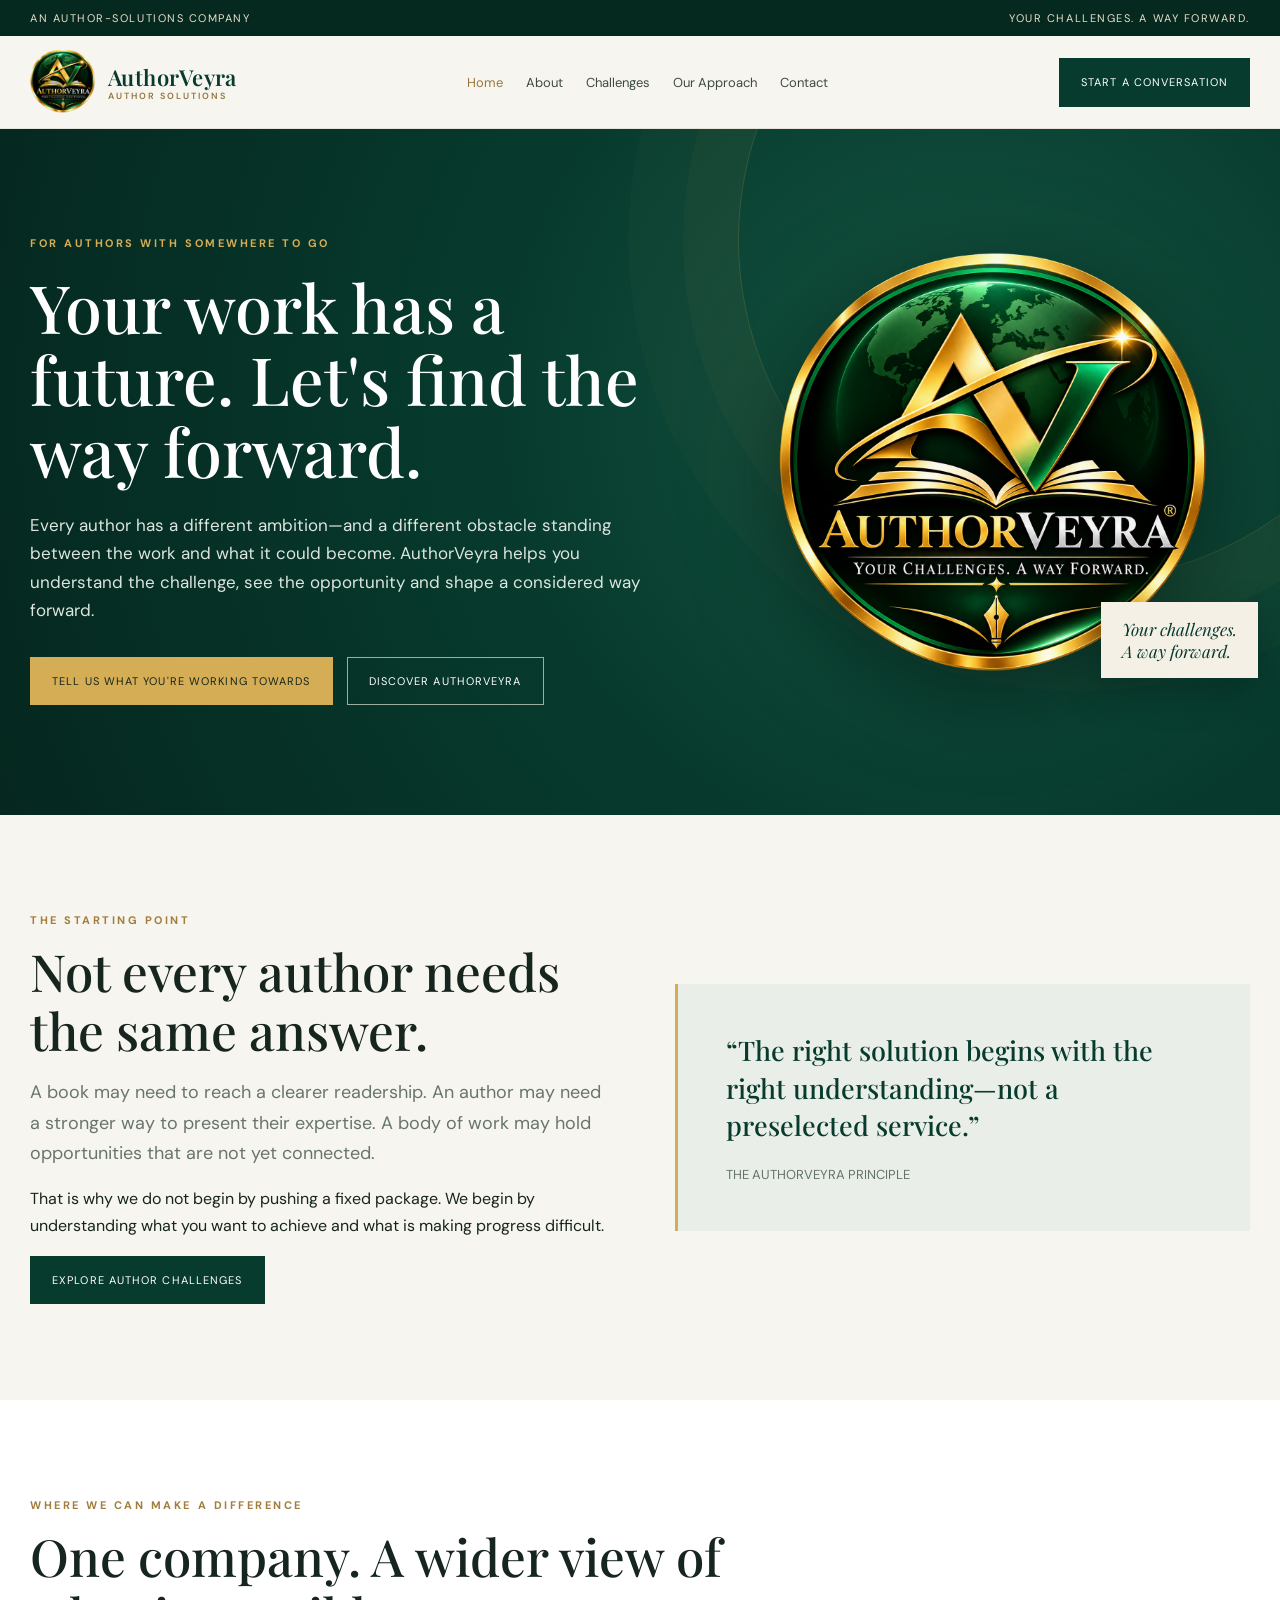
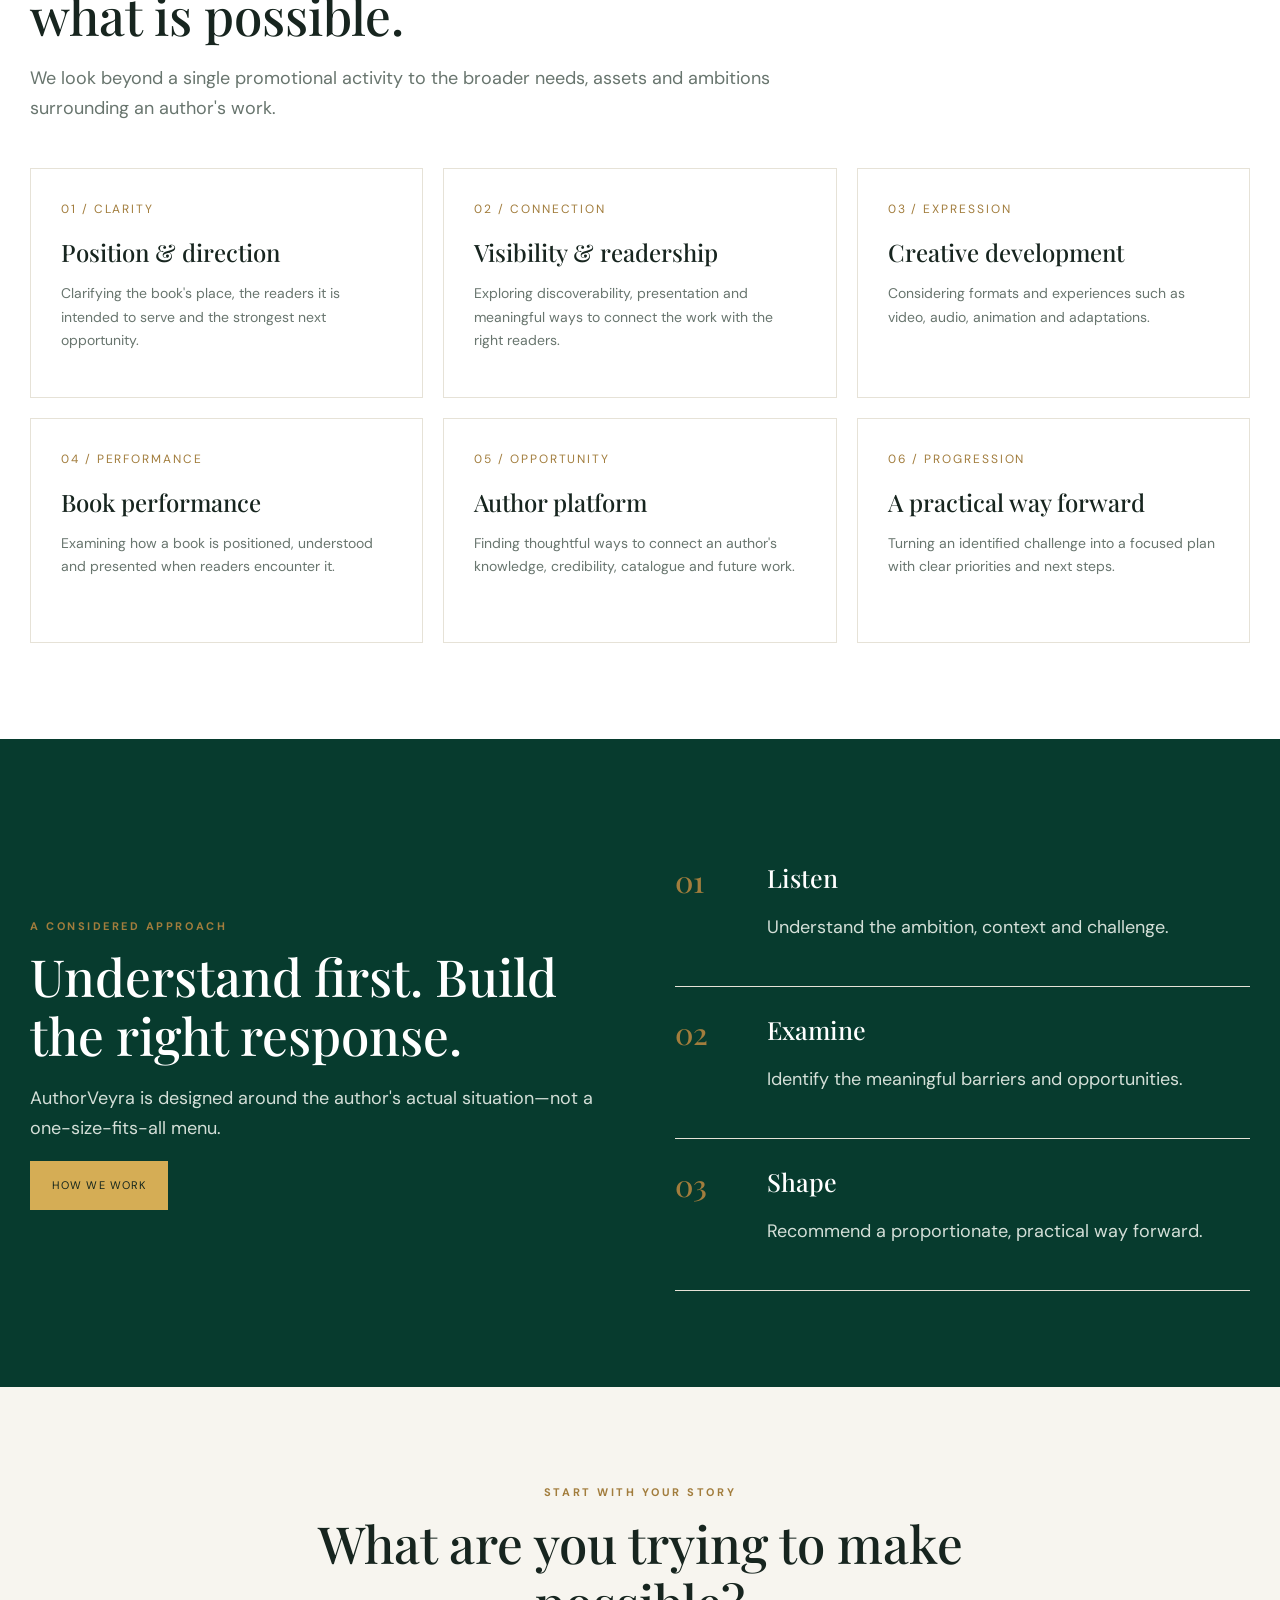
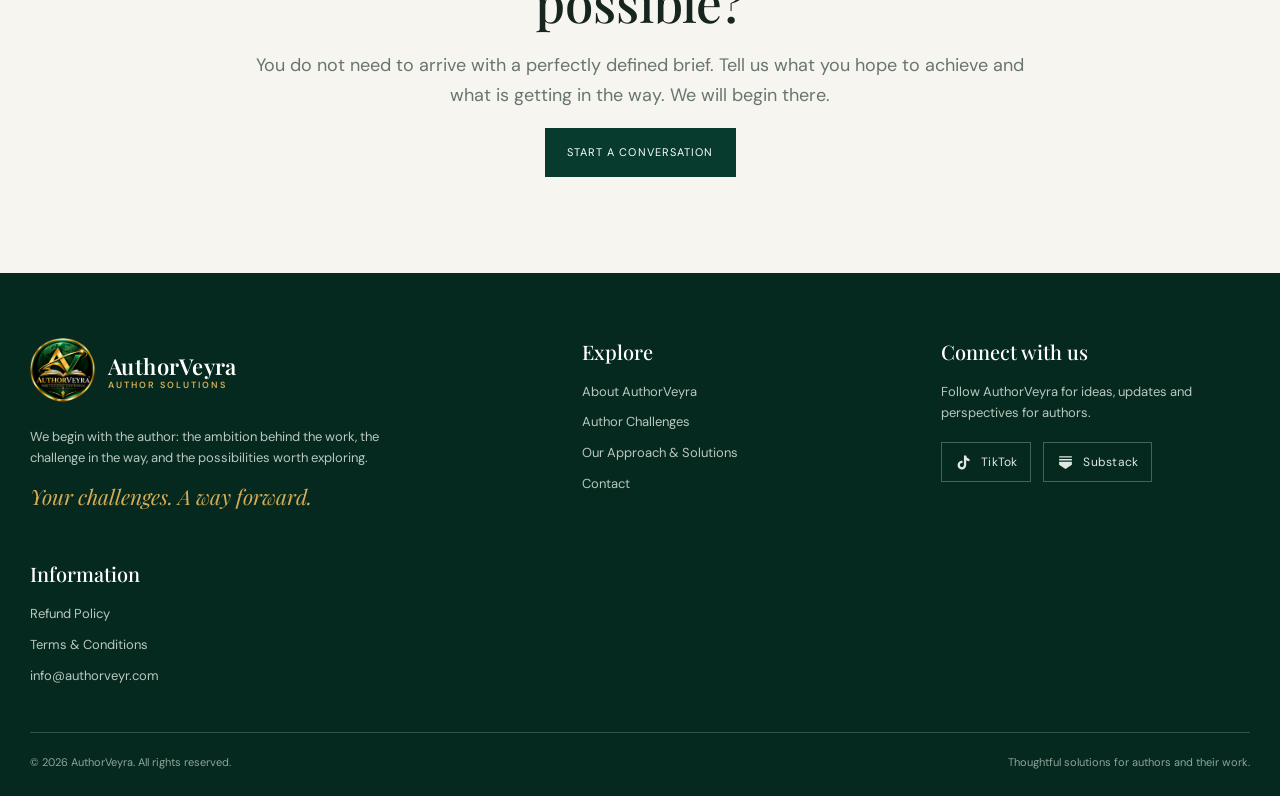
==== index.html @ a441c272 "Update index.html" ====
<!doctype html><html lang="en"><head><meta charset="utf-8"><meta name="viewport" content="width=device-width,initial-scale=1"><meta name="description" content="AuthorVeyra is an author-solutions company focused on understanding and solving the challenges authors face."><title>An author-solutions company | AuthorVeyra</title><link rel="icon" href="authorveyra-logo.png"><link rel="stylesheet" href="styles.css">
<script type="application/ld+json">
{
 "@context": "https://schema.org",
 "@type": "Organization",
 "name": "AuthorVeyra",
 "alternateName": "Author Veyra",
 "url": "https://authorveyr.com",
 "logo": "https://authorveyr.com",
 "email": "info@authorveyr.com",
 "description": "AuthorVeyra is an author-solutions company combining Author (the writers and books we serve) and Veyra (vision, value, originality, growth, and forward movement) to help authors build a practical way forward.",
 "sameAs": [
 "https://www.tiktok.com/@veyra9407",
 "https://substack.com/@authorveyra"
 ]
}
</script>
</head><body><div class="topbar"><div class="wrap"><span>An author-solutions company</span><span>Your challenges. A way forward.</span></div></div>
<header class="nav"><div class="wrap navinner"><a class="brand" href="index.html"><img src="authorveyra-logo.png" alt="AuthorVeyra official circular logo"><span class="brandname">AuthorVeyra<small>AUTHOR SOLUTIONS</small></span></a>
<button class="menu" aria-label="Toggle navigation" onclick="document.querySelector('.links').classList.toggle('open')">☰</button><nav class="links"><a class="active" href="index.html">Home</a><a class="" href="about.html">About</a><a class="" href="challenges.html">Challenges</a><a class="" href="approach.html">Our Approach</a><a class="" href="contact.html">Contact</a></nav><a class="navcta" href="contact.html">Start a conversation</a></div></header>
<main><section class="hero"><div class="wrap hero-grid"><div><div class="eyebrow">For authors with somewhere to go</div><h1>Your work has a future. Let's find the way forward.</h1><p>Every author has a different ambition—and a different obstacle standing between the work and what it could become. AuthorVeyra helps you understand the challenge, see the opportunity and shape a considered way forward.</p><div class="hero-actions"><a class="btn light" href="contact.html">Tell us what you're working towards</a><a class="btn outline" href="about.html">Discover AuthorVeyra</a></div></div><div class="hero-art"><img src="authorveyra-logo.png" alt="AuthorVeyra official logo"><div class="art-note">Your challenges.<br>A way forward.</div></div></div></section>
<section class="section"><div class="wrap split"><div><div class="eyebrow">The starting point</div><h2>Not every author needs the same answer.</h2><p class="lead">A book may need to reach a clearer readership. An author may need a stronger way to present their expertise. A body of work may hold opportunities that are not yet connected.</p><p>That is why we do not begin by pushing a fixed package. We begin by understanding what you want to achieve and what is making progress difficult.</p><a class="btn" href="challenges.html">Explore author challenges</a></div><div class="quote-panel"><p>“The right solution begins with the right understanding—not a preselected service.”</p><p style="font:13px 'DM Sans';color:#64736a;margin-top:22px">THE AUTHORVEYRA PRINCIPLE</p></div></div></section>
<section class="section white"><div class="wrap"><div class="section-head"><div class="eyebrow">Where we can make a difference</div><h2>One company. A wider view of what is possible.</h2><p class="lead">We look beyond a single promotional activity to the broader needs, assets and ambitions surrounding an author's work.</p></div><div class="grid3">
<div class="tile"><div class="num">01 / CLARITY</div><h3>Position & direction</h3><p>Clarifying the book's place, the readers it is intended to serve and the strongest next opportunity.</p></div><div class="tile"><div class="num">02 / CONNECTION</div><h3>Visibility & readership</h3><p>Exploring discoverability, presentation and meaningful ways to connect the work with the right readers.</p></div><div class="tile"><div class="num">03 / EXPRESSION</div><h3>Creative development</h3><p>Considering formats and experiences such as video, audio, animation and adaptations.</p></div><div class="tile"><div class="num">04 / PERFORMANCE</div><h3>Book performance</h3><p>Examining how a book is positioned, understood and presented when readers encounter it.</p></div><div class="tile"><div class="num">05 / OPPORTUNITY</div><h3>Author platform</h3><p>Finding thoughtful ways to connect an author's knowledge, credibility, catalogue and future work.</p></div><div class="tile"><div class="num">06 / PROGRESSION</div><h3>A practical way forward</h3><p>Turning an identified challenge into a focused plan with clear priorities and next steps.</p></div></div></div></section>
<section class="section green"><div class="wrap split"><div><div class="eyebrow">A considered approach</div><h2>Understand first. Build the right response.</h2><p class="lead">AuthorVeyra is designed around the author's actual situation—not a one-size-fits-all menu.</p><a class="btn light" href="approach.html">How we work</a></div><div><div class="step"><div class="stepno">01</div><div><h3>Listen</h3><p class="lead">Understand the ambition, context and challenge.</p></div></div><div class="step"><div class="stepno">02</div><div><h3>Examine</h3><p class="lead">Identify the meaningful barriers and opportunities.</p></div></div><div class="step"><div class="stepno">03</div><div><h3>Shape</h3><p class="lead">Recommend a proportionate, practical way forward.</p></div></div></div></div></section>
<section class="section"><div class="wrap" style="text-align:center;max-width:780px"><div class="eyebrow">Start with your story</div><h2>What are you trying to make possible?</h2><p class="lead">You do not need to arrive with a perfectly defined brief. Tell us what you hope to achieve and what is getting in the way. We will begin there.</p><a class="btn" href="contact.html">Start a conversation</a></div></section></main><footer class="footer"><div class="wrap"><div class="footgrid"><div><a class="brand" href="index.html"><img src="authorveyra-logo.png" alt=""><span class="brandname" style="color:white">AuthorVeyra<small style="color:#d5ad55">AUTHOR SOLUTIONS</small></span></a><p style="max-width:370px;margin-top:22px">We begin with the author: the ambition behind the work, the challenge in the way, and the possibilities worth exploring.</p><div class="tagline">Your challenges. A way forward.</div></div><div><h4>Explore</h4><div class="footlinks"><a href="about.html">About AuthorVeyra</a><a href="challenges.html">Author Challenges</a><a href="approach.html">Our Approach & Solutions</a><a href="contact.html">Contact</a></div></div><div><h4>Connect with us</h4><p>Follow AuthorVeyra for ideas, updates and perspectives for authors.</p><div class="social-links">
<a class="social-link" href="https://www.tiktok.com/@veyra9407" target="_blank" rel="noopener noreferrer" aria-label="AuthorVeyra on TikTok">
<svg viewBox="0 0 24 24" aria-hidden="true"><path d="M19.59 6.69a4.83 4.83 0 0 1-3.77-4.25V2h-3.2v13.67a2.9 2.9 0 1 1-2.9-2.9c.3 0 .6.05.87.13V9.63a6.1 6.1 0 1 0 5.23 6.04V8.72a8 8 0 0 0 4.67 1.5V7.04c-.3 0-.6-.12-.9-.35Z"/></svg>
TikTok</a>
<a class="social-link" href="https://substack.com/@authorveyra" target="_blank" rel="noopener noreferrer" aria-label="AuthorVeyra on Substack">
<svg viewBox="0 0 24 24" aria-hidden="true"><path d="M3 3h18v2H3V3Zm0 4h18v2H3V7Zm0 4h18v2H3v-2Zm0 4 9 6 9-6v-2H3v2Z"/></svg>
Substack</a></div></div>
<div><h4>Information</h4><div class="footlinks"><a href="refund-policy.html">Refund Policy</a><a href="terms.html">Terms & Conditions</a><a href="mailto:info@authorveyr.com">info@authorveyr.com</a></div></div></div><div class="copyright"><span>© 2026 AuthorVeyra. All rights reserved.</span><span>Thoughtful solutions for authors and their work.</span></div></div></footer></body></html>
---- styles.css ----
@import url('https://fonts.googleapis.com/css2?family=DM+Sans:wght@400;500;600;700&family=Playfair+Display:wght@500;600;700&display=swap');
:root{--green:#073b2e;--green2:#105440;--gold:#d5ad55;--ink:#17251f;--muted:#68756e;--cream:#f7f5ef;--white:#fff;--line:#e6e2d7}
*{box-sizing:border-box}html{scroll-behavior:smooth}body{margin:0;color:var(--ink);background:var(--cream);font-family:'DM Sans',sans-serif;line-height:1.68}a{color:inherit;text-decoration:none}.wrap{width:min(1220px,calc(100% - 48px));margin:auto}
.topbar{background:#06291f;color:#e8dfc9;font-size:11px;letter-spacing:.14em;text-transform:uppercase;padding:9px 0}.topbar .wrap{display:flex;justify-content:space-between}
.nav{background:rgba(247,245,239,.97);position:sticky;top:0;z-index:10;border-bottom:1px solid var(--line);backdrop-filter:blur(12px)}.navinner{height:92px;display:flex;align-items:center;justify-content:space-between;gap:24px}.brand{display:flex;align-items:center;gap:12px}.brand img{width:66px;height:66px;object-fit:contain}.brandname{font:600 22px 'Playfair Display',serif;color:var(--green);letter-spacing:.02em}.brandname small{display:block;font:600 9px 'DM Sans';letter-spacing:.22em;text-transform:uppercase;color:#92763f;margin-top:-2px}
.links{display:flex;align-items:center;gap:23px;font-size:13px;color:#3d4943}.links a:hover,.links a.active{color:#98763d}.navcta,.btn{display:inline-flex;align-items:center;justify-content:center;background:var(--green);color:white;padding:14px 21px;border:1px solid var(--green);font-size:11px;letter-spacing:.1em;text-transform:uppercase;transition:.2s}.navcta:hover,.btn:hover{background:var(--gold);border-color:var(--gold);color:#15251e}.btn.outline{background:transparent;color:white;border-color:#9caf9f}.btn.light{background:var(--gold);border-color:var(--gold);color:#14251d}.menu{display:none;background:none;border:0;font-size:25px;color:var(--green)}
.eyebrow{font-size:11px;letter-spacing:.23em;text-transform:uppercase;color:#a27d3d;font-weight:700}.hero{background:radial-gradient(circle at 75% 40%,#155541 0,#073b2e 43%,#05271f 100%);color:white;position:relative;overflow:hidden;padding:105px 0 110px}.hero:after{content:"";position:absolute;width:680px;height:680px;border:1px solid rgba(213,173,85,.2);border-radius:50%;right:-140px;top:-230px;box-shadow:0 0 0 55px rgba(213,173,85,.035),0 0 0 110px rgba(213,173,85,.025)}
.hero-grid{display:grid;grid-template-columns:1.12fr .88fr;align-items:center;gap:65px;position:relative;z-index:1}.hero h1{font:500 clamp(43px,5.2vw,72px)/1.08 'Playfair Display',serif;margin:18px 0 24px;max-width:780px}.hero p{font-size:17px;color:#dce6df;max-width:630px}.hero .eyebrow{color:var(--gold)}.hero-actions{display:flex;gap:14px;flex-wrap:wrap;margin-top:32px}.hero-art{min-height:400px;display:grid;place-items:center;position:relative}.hero-art img{width:min(100%,440px);filter:drop-shadow(0 20px 45px #00160f99);border-radius:50%}.art-note{position:absolute;right:-8px;bottom:12px;background:#f4f0e5;color:var(--green);padding:16px 21px;font:italic 17px 'Playfair Display';box-shadow:0 15px 35px #061e1766}
.section{padding:96px 0}.section.white{background:#fff}.section.green{background:var(--green);color:#fff}.section-head{max-width:760px;margin-bottom:45px}.section h2,.pagehero h1{font:500 clamp(34px,4vw,53px)/1.15 'Playfair Display',serif;margin:12px 0 18px}.lead{font-size:18px;color:var(--muted)}.green .lead{color:#d4dfd8}.grid3{display:grid;grid-template-columns:repeat(3,1fr);gap:20px}.tile{background:white;padding:30px;border:1px solid var(--line);min-height:225px}.tile .num{font-size:12px;letter-spacing:.16em;color:#a27d3d}.tile h3{font:500 24px 'Playfair Display';margin:17px 0 10px}.tile p{color:var(--muted);font-size:14px}.tile.dark{background:#124b3a;border-color:#2b6653}.tile.dark p{color:#d2ddd6}.tile.dark h3{color:white}
.split{display:grid;grid-template-columns:1fr 1fr;gap:70px;align-items:center}.quote-panel{background:#e9eee8;padding:48px;border-left:3px solid var(--gold)}.quote-panel p{font:500 27px/1.38 'Playfair Display';color:var(--green);margin:0}.list-check{list-style:none;padding:0;margin:25px 0}.list-check li{padding:12px 0 12px 30px;border-bottom:1px solid var(--line);position:relative}.list-check li:before{content:"✦";position:absolute;left:0;color:#a27d3d}
.pagehero{background:linear-gradient(115deg,#05291f,#0b4937);color:#fff;padding:80px 0 84px}.pagehero p{max-width:780px;color:#dce6df;font-size:17px}.crumb{font-size:11px;letter-spacing:.17em;text-transform:uppercase;color:var(--gold)}.content{max-width:900px}.content h2{font:500 30px 'Playfair Display';margin:42px 0 12px}.content h3{font:600 18px 'DM Sans';margin:25px 0 8px}.content p,.content li{color:#58645e}.content ul{padding-left:22px}
.step{display:grid;grid-template-columns:70px 1fr;gap:22px;padding:26px 0;border-bottom:1px solid var(--line)}.stepno{font:500 30px 'Playfair Display';color:#a27d3d}.step h3{font:500 25px 'Playfair Display';margin:0 0 7px}
.contact-grid{display:grid;grid-template-columns:.8fr 1.2fr;gap:55px}.formbox{background:white;padding:38px;border:1px solid var(--line)}label{display:block;font-size:12px;font-weight:700;letter-spacing:.04em;margin:18px 0 7px}input,textarea{width:100%;padding:14px 15px;border:1px solid #d9ded8;background:#fcfcfa;font:14px 'DM Sans';color:var(--ink)}textarea{min-height:125px;resize:vertical}input:focus,textarea:focus{outline:2px solid #d5ad5566;border-color:#b18e52}.formnote{font-size:12px;color:var(--muted)}.footer{background:#06291f;color:#d9e1dc;padding:65px 0 25px}.footgrid{display:grid;grid-template-columns:1.3fr .8fr .8fr;gap:50px;padding-bottom:45px}.footer h4{font:500 20px 'Playfair Display';color:white;margin:0 0 16px}.footer p,.footer a{font-size:13px;color:#b9c8bf}.footer a:hover{color:var(--gold)}.footlinks{display:grid;gap:9px}.copyright{border-top:1px solid #315247;padding-top:20px;font-size:11px;color:#8fa49a;display:flex;justify-content:space-between;gap:20px}.legalnote{font-size:12px;color:#8b918d;margin-top:30px}.tagline{font:italic 21px 'Playfair Display';color:var(--gold)}.callout{background:#e9eee8;padding:38px;margin-top:35px}.callout h3{font:500 26px 'Playfair Display';margin:0 0 8px;color:var(--green)}.pill{display:inline-block;border:1px solid #c8d0c8;padding:7px 12px;font-size:11px;letter-spacing:.08em;text-transform:uppercase;color:#54645b;margin:4px 5px 4px 0}
@media(max-width:930px){.links{gap:12px}.links a{font-size:11px}.navcta{padding:11px 13px;font-size:10px}.hero-grid,.split,.contact-grid{grid-template-columns:1fr;gap:38px}.hero-art{min-height:300px}.hero-art img{width:min(75%,360px)}.grid3{grid-template-columns:repeat(2,1fr)}.footgrid{grid-template-columns:1fr 1fr}.footgrid>div:first-child{grid-column:1/-1}}
@media(max-width:650px){.wrap{width:calc(100% - 34px)}.topbar .wrap{justify-content:center}.topbar span:last-child{display:none}.navinner{height:76px}.brand img{width:52px;height:52px}.brandname{font-size:19px}.menu{display:block}.links{display:none;position:absolute;top:76px;left:0;right:0;background:var(--cream);padding:22px 25px 28px;flex-direction:column;align-items:flex-start;border-bottom:1px solid var(--line)}.links.open{display:flex}.navcta{display:none}.hero{padding:70px 0}.hero-grid{gap:18px}.hero-art{min-height:260px}.hero-art img{width:min(75%,270px)}.art-note{right:0;bottom:0;font-size:14px}.section{padding:68px 0}.grid3{grid-template-columns:1fr}.tile{min-height:0}.pagehero{padding:60px 0}.formbox{padding:24px}.footgrid{grid-template-columns:1fr;gap:30px}.footgrid>div:first-child{grid-column:auto}.copyright{flex-direction:column}.step{grid-template-columns:45px 1fr;gap:13px}}


.social-links{display:flex;align-items:center;gap:12px;margin-top:18px;flex-wrap:wrap}
.social-link{display:inline-flex;align-items:center;gap:9px;color:#e0e8e2!important;border:1px solid #426457;padding:9px 13px;font-size:12px!important;letter-spacing:.02em;transition:.2s}
.social-link:hover{border-color:var(--gold);color:var(--gold)!important;background:#ffffff08}
.social-link svg{width:17px;height:17px;display:block;fill:currentColor;flex:none}
.social-link:focus-visible{outline:2px solid var(--gold);outline-offset:3px}
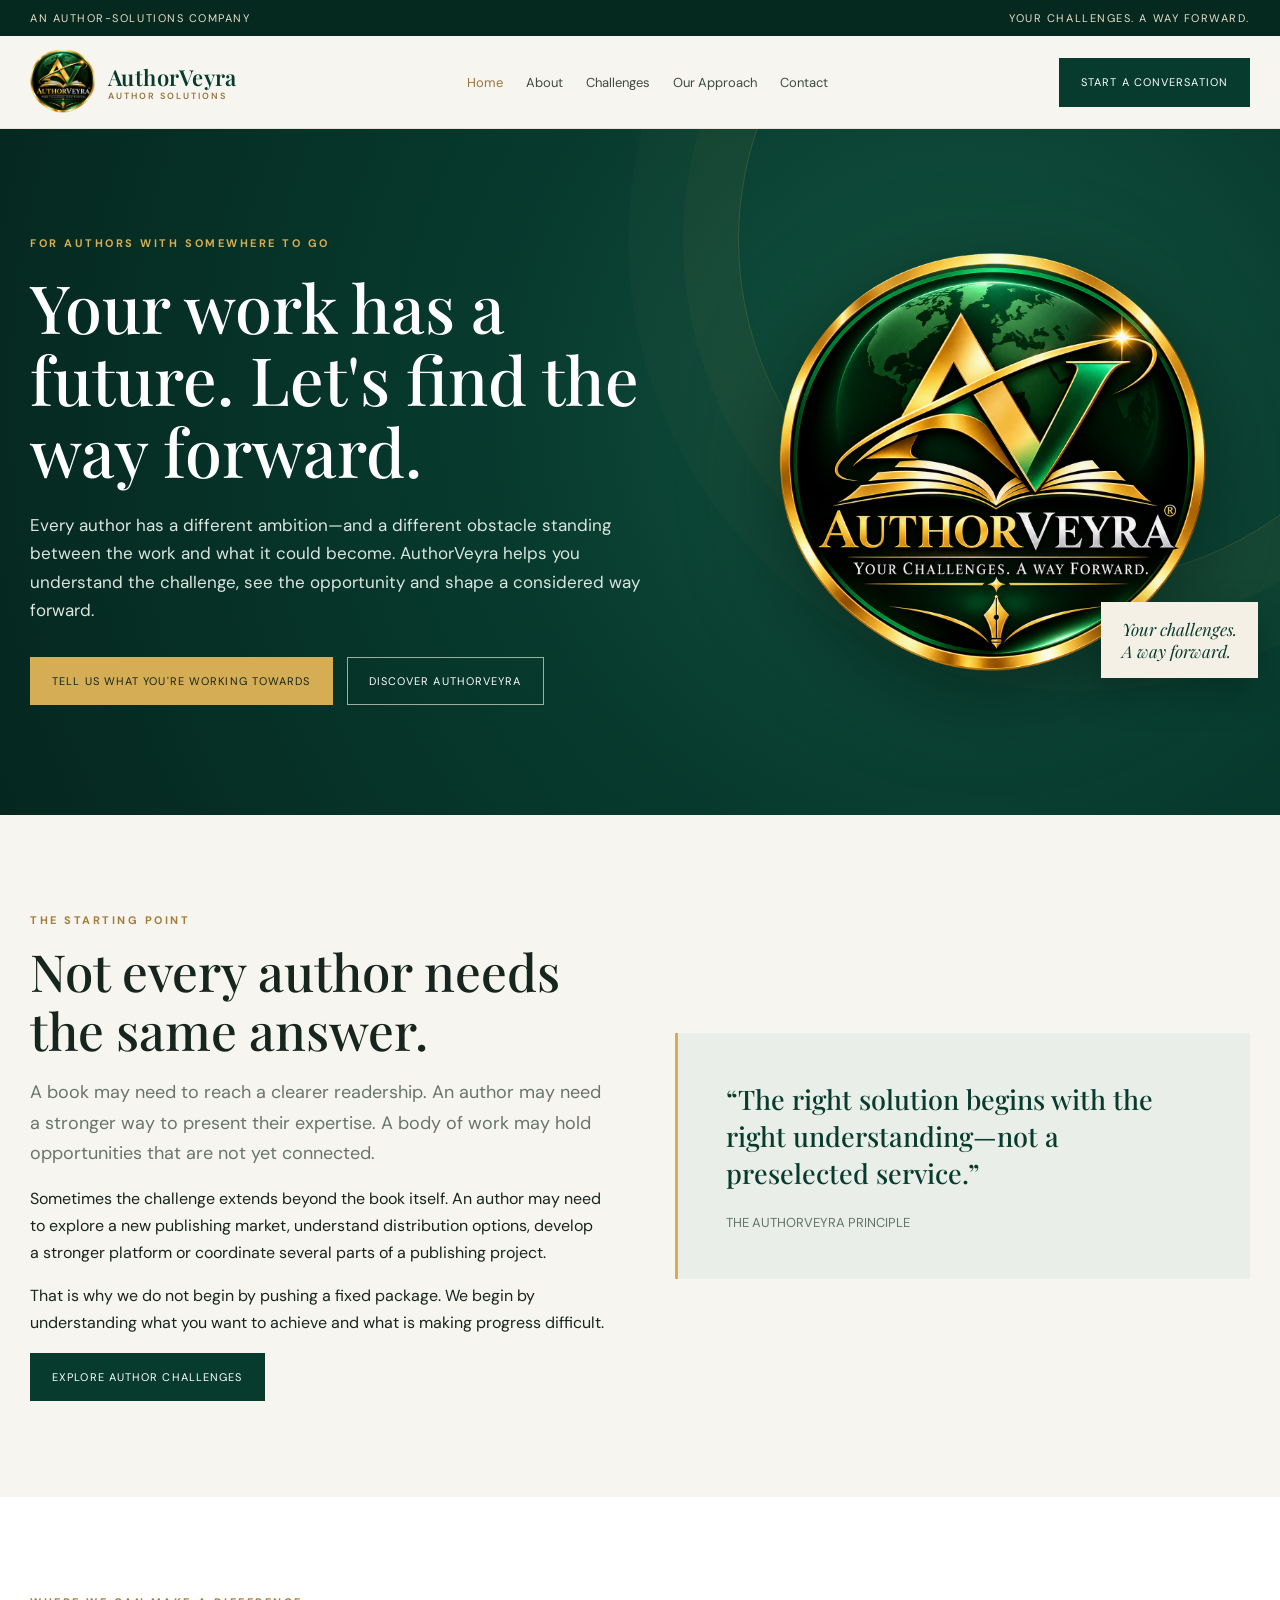
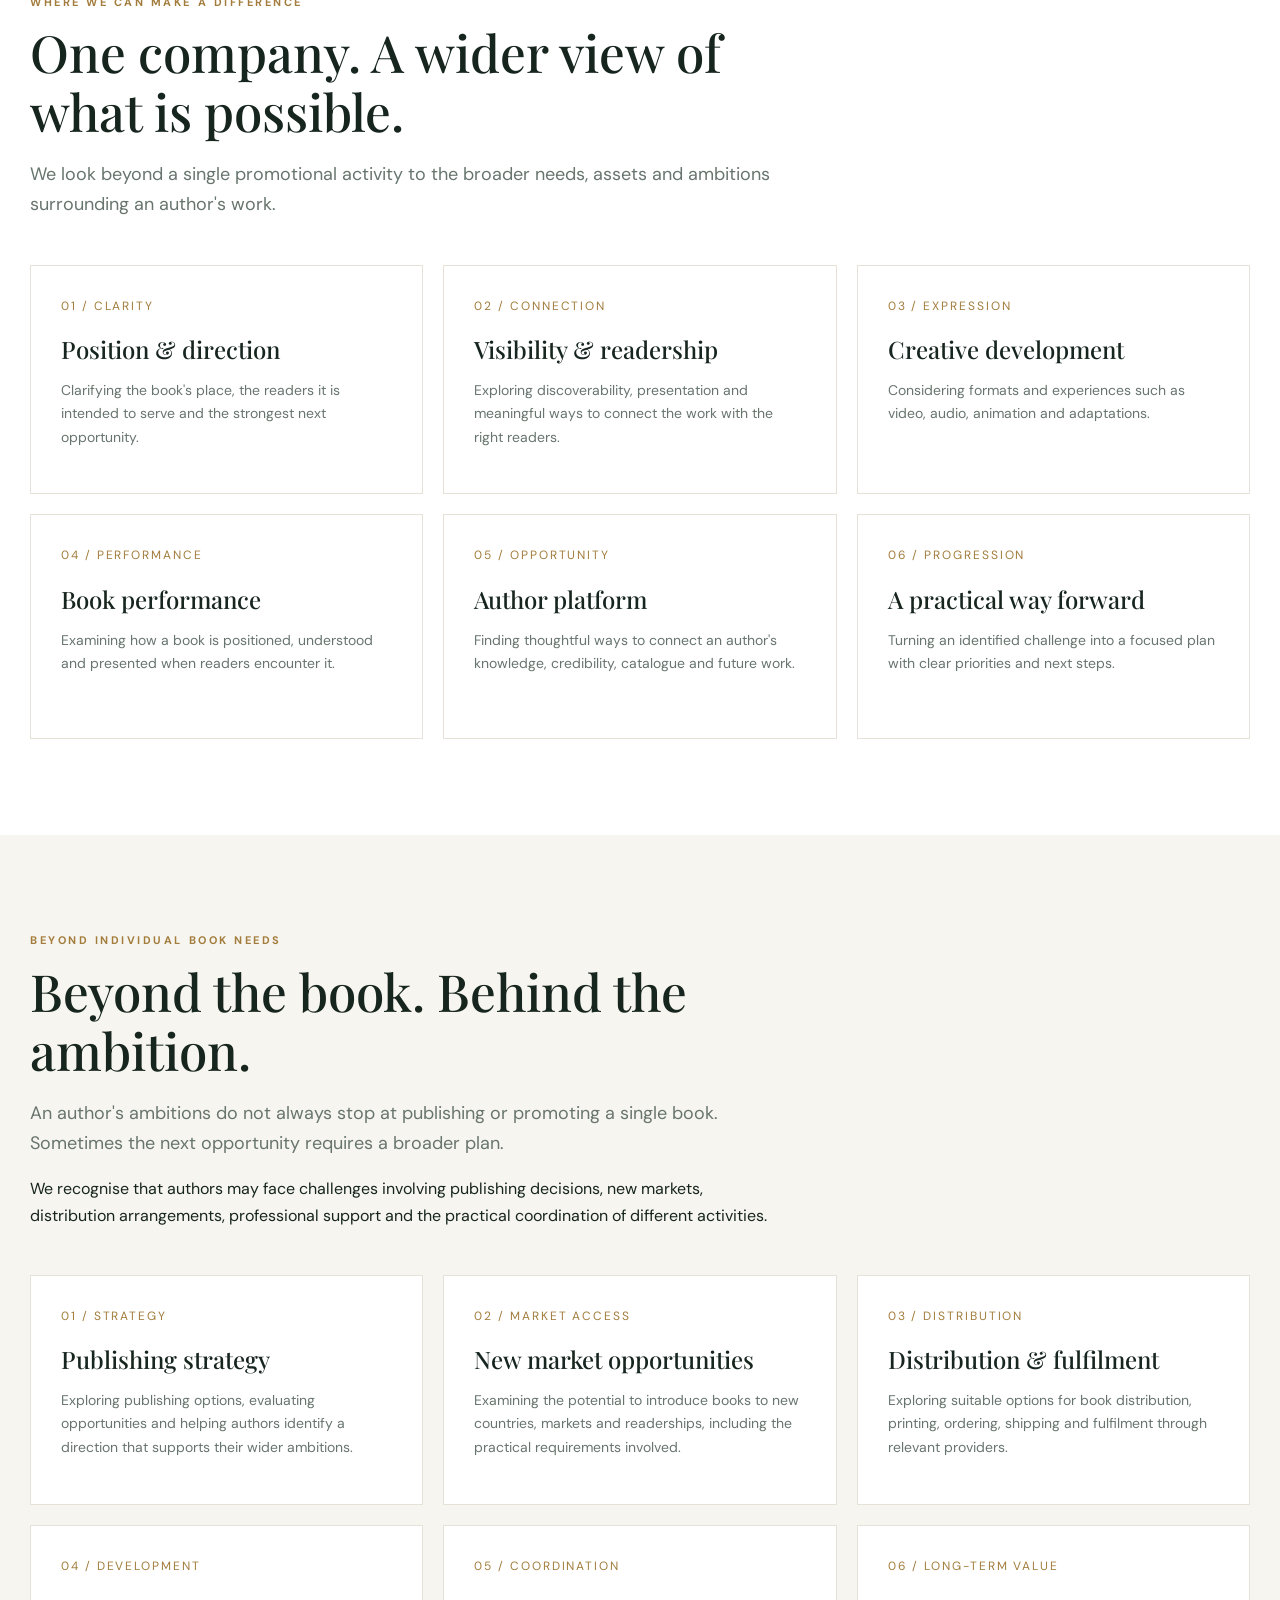
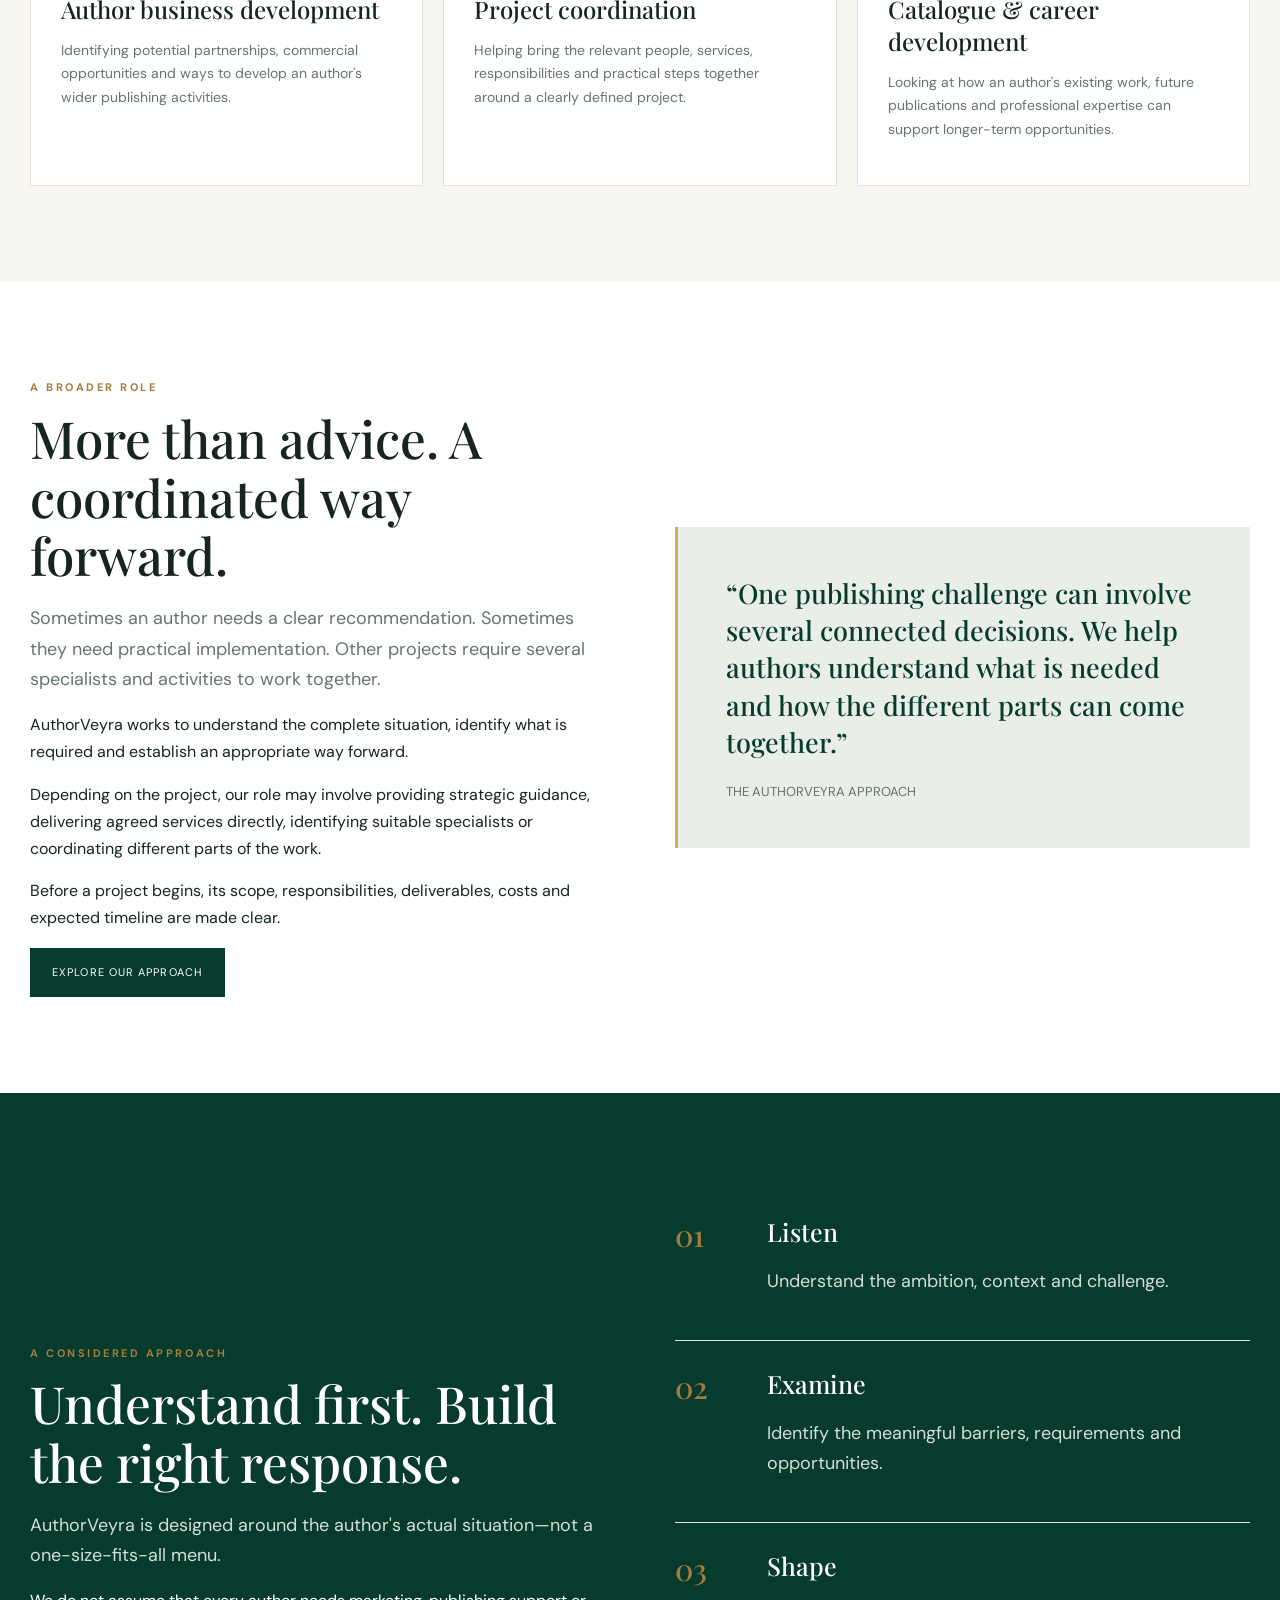
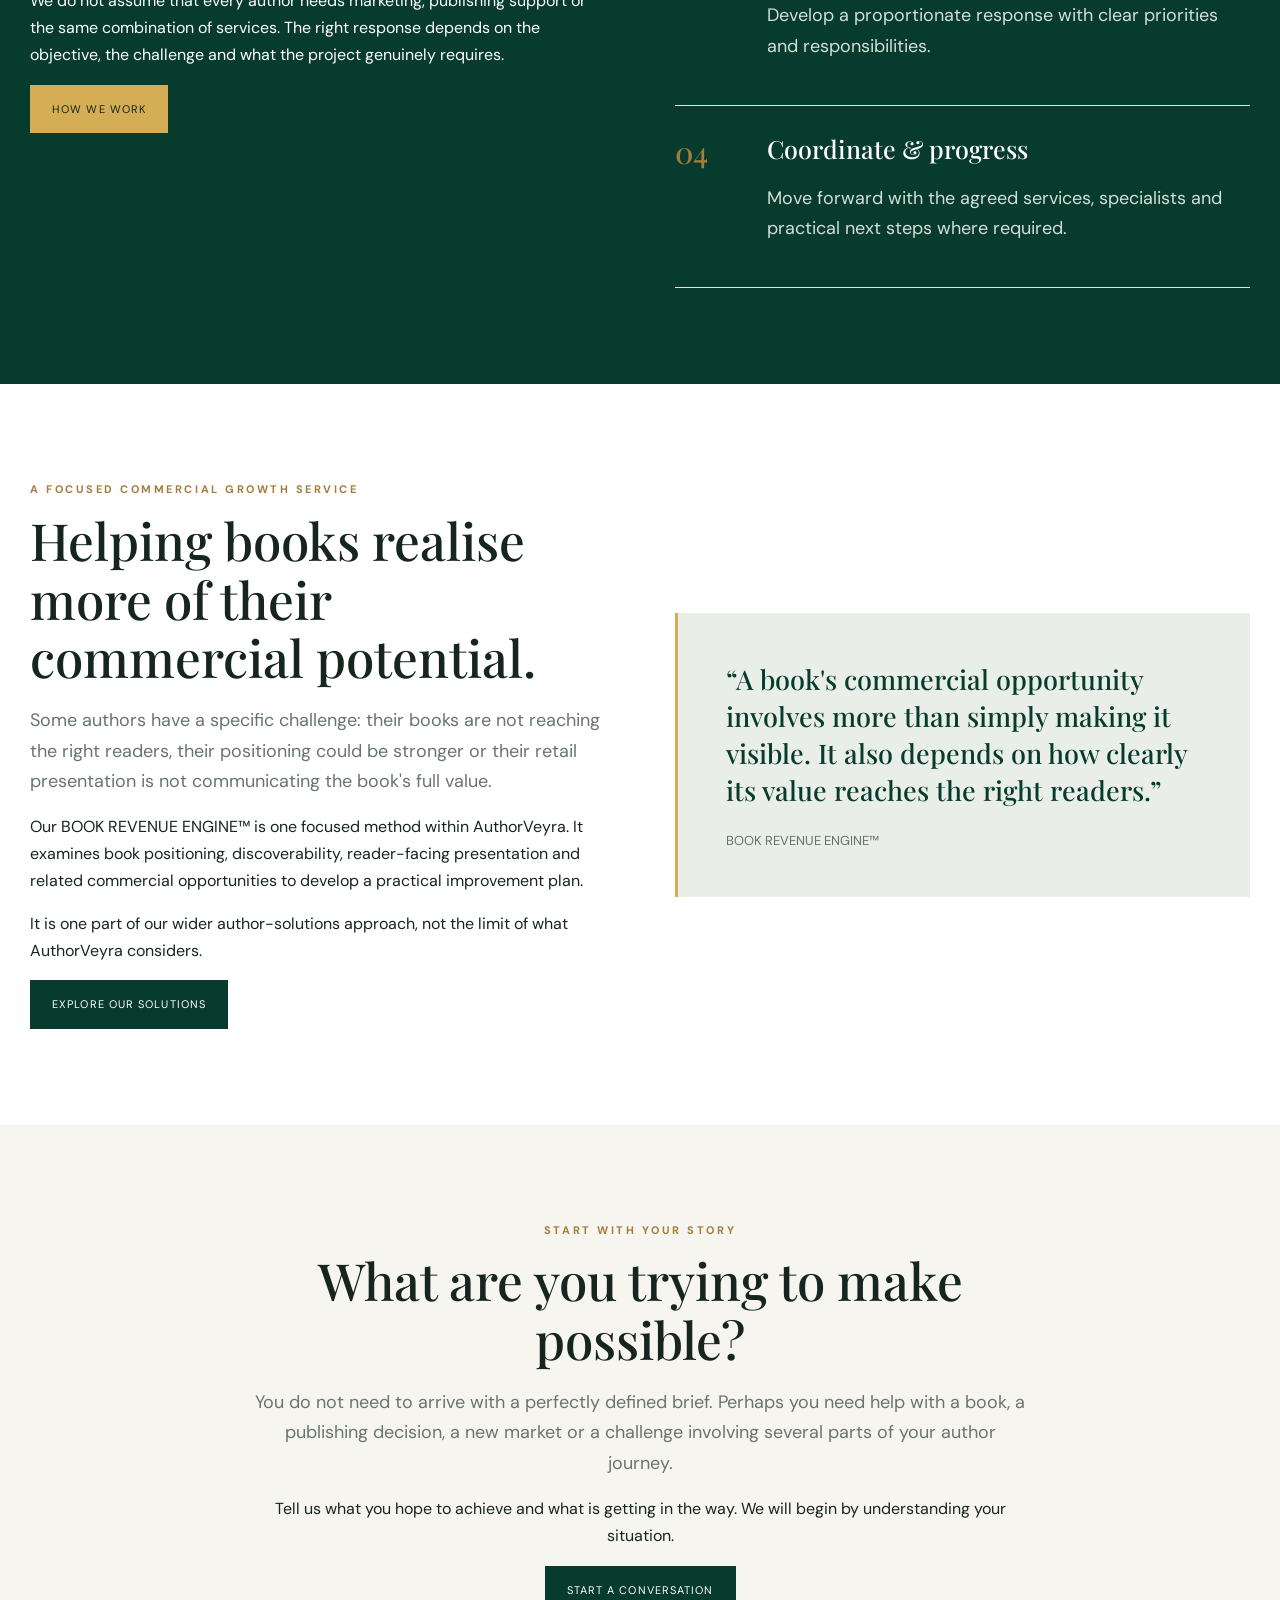
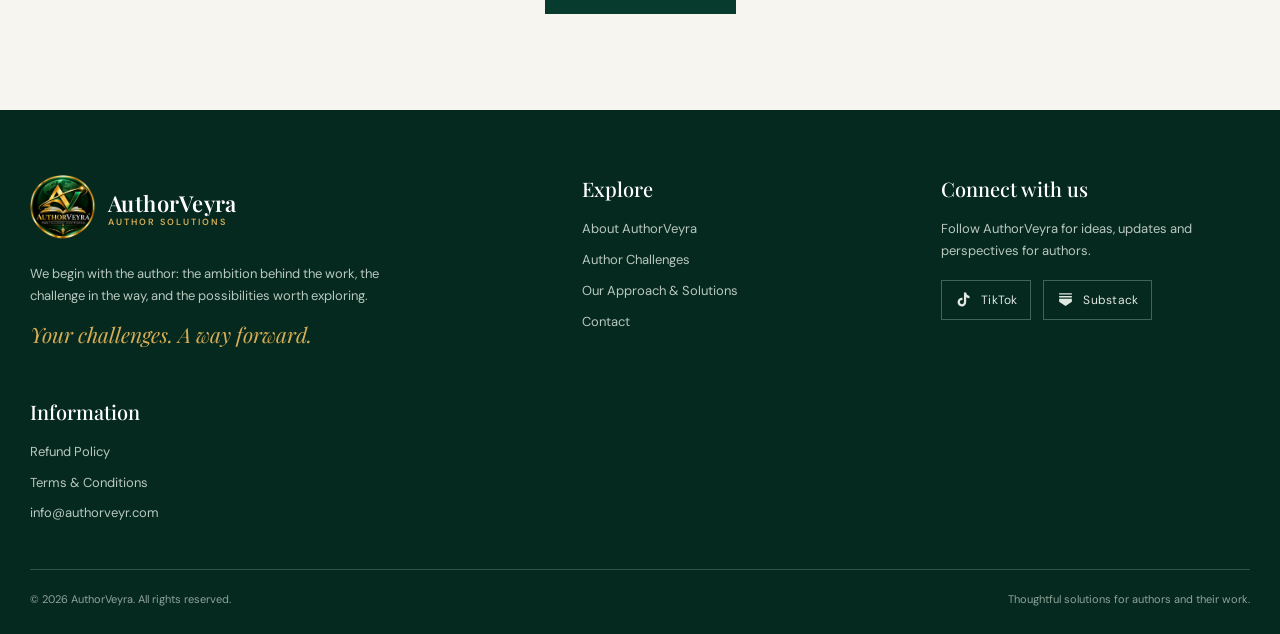
==== commit 16223f56: "Update index.html" ====
--- a/index.html
+++ b/index.html
@@ -1,33 +1,656 @@
-<!doctype html><html lang="en"><head><meta charset="utf-8"><meta name="viewport" content="width=device-width,initial-scale=1"><meta name="description" content="AuthorVeyra is an author-solutions company focused on understanding and solving the challenges authors face."><title>An author-solutions company | AuthorVeyra</title><link rel="icon" href="authorveyra-logo.png"><link rel="stylesheet" href="styles.css">
-<script type="application/ld+json">
-{
- "@context": "https://schema.org",
- "@type": "Organization",
- "name": "AuthorVeyra",
- "alternateName": "Author Veyra",
- "url": "https://authorveyr.com",
- "logo": "https://authorveyr.com",
- "email": "info@authorveyr.com",
- "description": "AuthorVeyra is an author-solutions company combining Author (the writers and books we serve) and Veyra (vision, value, originality, growth, and forward movement) to help authors build a practical way forward.",
- "sameAs": [
- "https://www.tiktok.com/@veyra9407",
- "https://substack.com/@authorveyra"
- ]
-}
-</script>
-</head><body><div class="topbar"><div class="wrap"><span>An author-solutions company</span><span>Your challenges. A way forward.</span></div></div>
-<header class="nav"><div class="wrap navinner"><a class="brand" href="index.html"><img src="authorveyra-logo.png" alt="AuthorVeyra official circular logo"><span class="brandname">AuthorVeyra<small>AUTHOR SOLUTIONS</small></span></a>
-<button class="menu" aria-label="Toggle navigation" onclick="document.querySelector('.links').classList.toggle('open')">☰</button><nav class="links"><a class="active" href="index.html">Home</a><a class="" href="about.html">About</a><a class="" href="challenges.html">Challenges</a><a class="" href="approach.html">Our Approach</a><a class="" href="contact.html">Contact</a></nav><a class="navcta" href="contact.html">Start a conversation</a></div></header>
-<main><section class="hero"><div class="wrap hero-grid"><div><div class="eyebrow">For authors with somewhere to go</div><h1>Your work has a future. Let's find the way forward.</h1><p>Every author has a different ambition—and a different obstacle standing between the work and what it could become. AuthorVeyra helps you understand the challenge, see the opportunity and shape a considered way forward.</p><div class="hero-actions"><a class="btn light" href="contact.html">Tell us what you're working towards</a><a class="btn outline" href="about.html">Discover AuthorVeyra</a></div></div><div class="hero-art"><img src="authorveyra-logo.png" alt="AuthorVeyra official logo"><div class="art-note">Your challenges.<br>A way forward.</div></div></div></section>
-<section class="section"><div class="wrap split"><div><div class="eyebrow">The starting point</div><h2>Not every author needs the same answer.</h2><p class="lead">A book may need to reach a clearer readership. An author may need a stronger way to present their expertise. A body of work may hold opportunities that are not yet connected.</p><p>That is why we do not begin by pushing a fixed package. We begin by understanding what you want to achieve and what is making progress difficult.</p><a class="btn" href="challenges.html">Explore author challenges</a></div><div class="quote-panel"><p>“The right solution begins with the right understanding—not a preselected service.”</p><p style="font:13px 'DM Sans';color:#64736a;margin-top:22px">THE AUTHORVEYRA PRINCIPLE</p></div></div></section>
-<section class="section white"><div class="wrap"><div class="section-head"><div class="eyebrow">Where we can make a difference</div><h2>One company. A wider view of what is possible.</h2><p class="lead">We look beyond a single promotional activity to the broader needs, assets and ambitions surrounding an author's work.</p></div><div class="grid3">
-<div class="tile"><div class="num">01 / CLARITY</div><h3>Position & direction</h3><p>Clarifying the book's place, the readers it is intended to serve and the strongest next opportunity.</p></div><div class="tile"><div class="num">02 / CONNECTION</div><h3>Visibility & readership</h3><p>Exploring discoverability, presentation and meaningful ways to connect the work with the right readers.</p></div><div class="tile"><div class="num">03 / EXPRESSION</div><h3>Creative development</h3><p>Considering formats and experiences such as video, audio, animation and adaptations.</p></div><div class="tile"><div class="num">04 / PERFORMANCE</div><h3>Book performance</h3><p>Examining how a book is positioned, understood and presented when readers encounter it.</p></div><div class="tile"><div class="num">05 / OPPORTUNITY</div><h3>Author platform</h3><p>Finding thoughtful ways to connect an author's knowledge, credibility, catalogue and future work.</p></div><div class="tile"><div class="num">06 / PROGRESSION</div><h3>A practical way forward</h3><p>Turning an identified challenge into a focused plan with clear priorities and next steps.</p></div></div></div></section>
-<section class="section green"><div class="wrap split"><div><div class="eyebrow">A considered approach</div><h2>Understand first. Build the right response.</h2><p class="lead">AuthorVeyra is designed around the author's actual situation—not a one-size-fits-all menu.</p><a class="btn light" href="approach.html">How we work</a></div><div><div class="step"><div class="stepno">01</div><div><h3>Listen</h3><p class="lead">Understand the ambition, context and challenge.</p></div></div><div class="step"><div class="stepno">02</div><div><h3>Examine</h3><p class="lead">Identify the meaningful barriers and opportunities.</p></div></div><div class="step"><div class="stepno">03</div><div><h3>Shape</h3><p class="lead">Recommend a proportionate, practical way forward.</p></div></div></div></div></section>
-<section class="section"><div class="wrap" style="text-align:center;max-width:780px"><div class="eyebrow">Start with your story</div><h2>What are you trying to make possible?</h2><p class="lead">You do not need to arrive with a perfectly defined brief. Tell us what you hope to achieve and what is getting in the way. We will begin there.</p><a class="btn" href="contact.html">Start a conversation</a></div></section></main><footer class="footer"><div class="wrap"><div class="footgrid"><div><a class="brand" href="index.html"><img src="authorveyra-logo.png" alt=""><span class="brandname" style="color:white">AuthorVeyra<small style="color:#d5ad55">AUTHOR SOLUTIONS</small></span></a><p style="max-width:370px;margin-top:22px">We begin with the author: the ambition behind the work, the challenge in the way, and the possibilities worth exploring.</p><div class="tagline">Your challenges. A way forward.</div></div><div><h4>Explore</h4><div class="footlinks"><a href="about.html">About AuthorVeyra</a><a href="challenges.html">Author Challenges</a><a href="approach.html">Our Approach & Solutions</a><a href="contact.html">Contact</a></div></div><div><h4>Connect with us</h4><p>Follow AuthorVeyra for ideas, updates and perspectives for authors.</p><div class="social-links">
-<a class="social-link" href="https://www.tiktok.com/@veyra9407" target="_blank" rel="noopener noreferrer" aria-label="AuthorVeyra on TikTok">
-<svg viewBox="0 0 24 24" aria-hidden="true"><path d="M19.59 6.69a4.83 4.83 0 0 1-3.77-4.25V2h-3.2v13.67a2.9 2.9 0 1 1-2.9-2.9c.3 0 .6.05.87.13V9.63a6.1 6.1 0 1 0 5.23 6.04V8.72a8 8 0 0 0 4.67 1.5V7.04c-.3 0-.6-.12-.9-.35Z"/></svg>
-TikTok</a>
-<a class="social-link" href="https://substack.com/@authorveyra" target="_blank" rel="noopener noreferrer" aria-label="AuthorVeyra on Substack">
-<svg viewBox="0 0 24 24" aria-hidden="true"><path d="M3 3h18v2H3V3Zm0 4h18v2H3V7Zm0 4h18v2H3v-2Zm0 4 9 6 9-6v-2H3v2Z"/></svg>
-Substack</a></div></div>
-<div><h4>Information</h4><div class="footlinks"><a href="refund-policy.html">Refund Policy</a><a href="terms.html">Terms & Conditions</a><a href="mailto:info@authorveyr.com">info@authorveyr.com</a></div></div></div><div class="copyright"><span>© 2026 AuthorVeyra. All rights reserved.</span><span>Thoughtful solutions for authors and their work.</span></div></div></footer></body></html>
+
+<!doctype html>
+<html lang="en">
+<head>
+  <meta charset="utf-8">
+  <meta name="viewport" content="width=device-width, initial-scale=1">
+
+  <meta name="description" content="AuthorVeyra is an author-solutions company helping authors navigate publishing challenges, market opportunities, book growth, distribution and the wider journey of their work.">
+
+  <meta name="theme-color" content="#173f32">
+
+  <title>AuthorVeyra | Author Solutions & Publishing Strategy</title>
+
+  <link rel="icon" href="authorveyra-logo.png">
+  <link rel="stylesheet" href="styles.css">
+
+  <script type="application/ld+json">
+  {
+    "@context": "https://schema.org",
+    "@type": "Organization",
+    "name": "AuthorVeyra",
+    "url": "https://authorveyr.com/",
+    "logo": "https://authorveyr.com/authorveyra-logo.png",
+    "email": "info@authorveyr.com",
+    "description": "AuthorVeyra is an author-solutions company helping authors understand their challenges, explore publishing and commercial opportunities, and develop practical ways forward.",
+    "sameAs": [
+      "https://www.tiktok.com/@veyra9407",
+      "https://substack.com/@authorveyra"
+    ]
+  }
+  </script>
+</head>
+
+<body>
+
+  <!-- TOP BAR -->
+  <div class="topbar">
+    <div class="wrap">
+      <span>An author-solutions company</span>
+      <span>Your challenges. A way forward.</span>
+    </div>
+  </div>
+
+  <!-- NAVIGATION -->
+  <header class="nav">
+    <div class="wrap navinner">
+
+      <a class="brand" href="index.html">
+        <img src="authorveyra-logo.png" alt="AuthorVeyra official logo">
+        <span class="brandname">
+          AuthorVeyra
+          <small>AUTHOR SOLUTIONS</small>
+        </span>
+      </a>
+
+      <button
+        class="menu"
+        aria-label="Toggle navigation"
+        aria-expanded="false"
+        onclick="
+          const links = document.querySelector('.links');
+          const isOpen = links.classList.toggle('open');
+          this.setAttribute('aria-expanded', isOpen);
+        "
+      >☰</button>
+
+      <nav class="links">
+        <a class="active" href="index.html">Home</a>
+        <a href="about.html">About</a>
+        <a href="challenges.html">Challenges</a>
+        <a href="approach.html">Our Approach</a>
+        <a href="contact.html">Contact</a>
+      </nav>
+
+      <a class="navcta" href="contact.html">Start a conversation</a>
+
+    </div>
+  </header>
+
+  <main>
+
+    <!-- HERO SECTION -->
+    <section class="hero">
+      <div class="wrap hero-grid">
+
+        <div>
+          <div class="eyebrow">For authors with somewhere to go</div>
+
+          <h1>Your work has a future. Let's find the way forward.</h1>
+
+          <p>
+            Every author has a different ambition—and a different obstacle
+            standing between the work and what it could become.
+            AuthorVeyra helps you understand the challenge, see the
+            opportunity and shape a considered way forward.
+          </p>
+
+          <div class="hero-actions">
+            <a class="btn light" href="contact.html">
+              Tell us what you're working towards
+            </a>
+
+            <a class="btn outline" href="about.html">
+              Discover AuthorVeyra
+            </a>
+          </div>
+        </div>
+
+        <div class="hero-art">
+          <img src="authorveyra-logo.png" alt="AuthorVeyra official logo">
+
+          <div class="art-note">
+            Your challenges.<br>
+            A way forward.
+          </div>
+        </div>
+
+      </div>
+    </section>
+
+
+    <!-- THE STARTING POINT -->
+    <section class="section">
+      <div class="wrap split">
+
+        <div>
+          <div class="eyebrow">The starting point</div>
+
+          <h2>Not every author needs the same answer.</h2>
+
+          <p class="lead">
+            A book may need to reach a clearer readership.
+            An author may need a stronger way to present their expertise.
+            A body of work may hold opportunities that are not yet connected.
+          </p>
+
+          <p>
+            Sometimes the challenge extends beyond the book itself.
+            An author may need to explore a new publishing market,
+            understand distribution options, develop a stronger platform
+            or coordinate several parts of a publishing project.
+          </p>
+
+          <p>
+            That is why we do not begin by pushing a fixed package.
+            We begin by understanding what you want to achieve and
+            what is making progress difficult.
+          </p>
+
+          <a class="btn" href="challenges.html">
+            Explore author challenges
+          </a>
+        </div>
+
+        <div class="quote-panel">
+          <p>
+            “The right solution begins with the right understanding—not
+            a preselected service.”
+          </p>
+
+          <p style="font:13px 'DM Sans';color:#64736a;margin-top:22px">
+            THE AUTHORVEYRA PRINCIPLE
+          </p>
+        </div>
+
+      </div>
+    </section>
+
+
+    <!-- CORE AREAS -->
+    <section class="section white">
+      <div class="wrap">
+
+        <div class="section-head">
+          <div class="eyebrow">Where we can make a difference</div>
+
+          <h2>One company. A wider view of what is possible.</h2>
+
+          <p class="lead">
+            We look beyond a single promotional activity to the broader
+            needs, assets and ambitions surrounding an author's work.
+          </p>
+        </div>
+
+        <div class="grid3">
+
+          <div class="tile">
+            <div class="num">01 / CLARITY</div>
+            <h3>Position & direction</h3>
+            <p>
+              Clarifying the book's place, the readers it is intended
+              to serve and the strongest next opportunity.
+            </p>
+          </div>
+
+          <div class="tile">
+            <div class="num">02 / CONNECTION</div>
+            <h3>Visibility & readership</h3>
+            <p>
+              Exploring discoverability, presentation and meaningful
+              ways to connect the work with the right readers.
+            </p>
+          </div>
+
+          <div class="tile">
+            <div class="num">03 / EXPRESSION</div>
+            <h3>Creative development</h3>
+            <p>
+              Considering formats and experiences such as video,
+              audio, animation and adaptations.
+            </p>
+          </div>
+
+          <div class="tile">
+            <div class="num">04 / PERFORMANCE</div>
+            <h3>Book performance</h3>
+            <p>
+              Examining how a book is positioned, understood and
+              presented when readers encounter it.
+            </p>
+          </div>
+
+          <div class="tile">
+            <div class="num">05 / OPPORTUNITY</div>
+            <h3>Author platform</h3>
+            <p>
+              Finding thoughtful ways to connect an author's
+              knowledge, credibility, catalogue and future work.
+            </p>
+          </div>
+
+          <div class="tile">
+            <div class="num">06 / PROGRESSION</div>
+            <h3>A practical way forward</h3>
+            <p>
+              Turning an identified challenge into a focused plan
+              with clear priorities and next steps.
+            </p>
+          </div>
+
+        </div>
+      </div>
+    </section>
+
+
+    <!-- NEW SECTION: BEYOND THE BOOK -->
+    <section class="section">
+      <div class="wrap">
+
+        <div class="section-head">
+          <div class="eyebrow">Beyond individual book needs</div>
+
+          <h2>Beyond the book. Behind the ambition.</h2>
+
+          <p class="lead">
+            An author's ambitions do not always stop at publishing
+            or promoting a single book. Sometimes the next opportunity
+            requires a broader plan.
+          </p>
+
+          <p>
+            We recognise that authors may face challenges involving
+            publishing decisions, new markets, distribution arrangements,
+            professional support and the practical coordination of
+            different activities.
+          </p>
+        </div>
+
+        <div class="grid3">
+
+          <div class="tile">
+            <div class="num">01 / STRATEGY</div>
+            <h3>Publishing strategy</h3>
+            <p>
+              Exploring publishing options, evaluating opportunities
+              and helping authors identify a direction that supports
+              their wider ambitions.
+            </p>
+          </div>
+
+          <div class="tile">
+            <div class="num">02 / MARKET ACCESS</div>
+            <h3>New market opportunities</h3>
+            <p>
+              Examining the potential to introduce books to new
+              countries, markets and readerships, including the
+              practical requirements involved.
+            </p>
+          </div>
+
+          <div class="tile">
+            <div class="num">03 / DISTRIBUTION</div>
+            <h3>Distribution & fulfilment</h3>
+            <p>
+              Exploring suitable options for book distribution,
+              printing, ordering, shipping and fulfilment through
+              relevant providers.
+            </p>
+          </div>
+
+          <div class="tile">
+            <div class="num">04 / DEVELOPMENT</div>
+            <h3>Author business development</h3>
+            <p>
+              Identifying potential partnerships, commercial
+              opportunities and ways to develop an author's
+              wider publishing activities.
+            </p>
+          </div>
+
+          <div class="tile">
+            <div class="num">05 / COORDINATION</div>
+            <h3>Project coordination</h3>
+            <p>
+              Helping bring the relevant people, services,
+              responsibilities and practical steps together
+              around a clearly defined project.
+            </p>
+          </div>
+
+          <div class="tile">
+            <div class="num">06 / LONG-TERM VALUE</div>
+            <h3>Catalogue & career development</h3>
+            <p>
+              Looking at how an author's existing work, future
+              publications and professional expertise can support
+              longer-term opportunities.
+            </p>
+          </div>
+
+        </div>
+
+      </div>
+    </section>
+
+
+    <!-- NEW SECTION: HOW AUTHORVEYRA SUPPORTS AUTHORS -->
+    <section class="section white">
+      <div class="wrap split">
+
+        <div>
+          <div class="eyebrow">A broader role</div>
+
+          <h2>More than advice. A coordinated way forward.</h2>
+
+          <p class="lead">
+            Sometimes an author needs a clear recommendation.
+            Sometimes they need practical implementation.
+            Other projects require several specialists and
+            activities to work together.
+          </p>
+
+          <p>
+            AuthorVeyra works to understand the complete situation,
+            identify what is required and establish an appropriate
+            way forward.
+          </p>
+
+          <p>
+            Depending on the project, our role may involve providing
+            strategic guidance, delivering agreed services directly,
+            identifying suitable specialists or coordinating
+            different parts of the work.
+          </p>
+
+          <p>
+            Before a project begins, its scope, responsibilities,
+            deliverables, costs and expected timeline are made clear.
+          </p>
+
+          <a class="btn" href="approach.html">
+            Explore our approach
+          </a>
+        </div>
+
+        <div class="quote-panel">
+          <p>
+            “One publishing challenge can involve several connected
+            decisions. We help authors understand what is needed
+            and how the different parts can come together.”
+          </p>
+
+          <p style="font:13px 'DM Sans';color:#64736a;margin-top:22px">
+            THE AUTHORVEYRA APPROACH
+          </p>
+        </div>
+
+      </div>
+    </section>
+
+
+    <!-- HOW WE WORK -->
+    <section class="section green">
+      <div class="wrap split">
+
+        <div>
+          <div class="eyebrow">A considered approach</div>
+
+          <h2>Understand first. Build the right response.</h2>
+
+          <p class="lead">
+            AuthorVeyra is designed around the author's actual
+            situation—not a one-size-fits-all menu.
+          </p>
+
+          <p>
+            We do not assume that every author needs marketing,
+            publishing support or the same combination of services.
+            The right response depends on the objective, the challenge
+            and what the project genuinely requires.
+          </p>
+
+          <a class="btn light" href="approach.html">
+            How we work
+          </a>
+        </div>
+
+        <div>
+
+          <div class="step">
+            <div class="stepno">01</div>
+
+            <div>
+              <h3>Listen</h3>
+              <p class="lead">
+                Understand the ambition, context and challenge.
+              </p>
+            </div>
+          </div>
+
+          <div class="step">
+            <div class="stepno">02</div>
+
+            <div>
+              <h3>Examine</h3>
+              <p class="lead">
+                Identify the meaningful barriers, requirements
+                and opportunities.
+              </p>
+            </div>
+          </div>
+
+          <div class="step">
+            <div class="stepno">03</div>
+
+            <div>
+              <h3>Shape</h3>
+              <p class="lead">
+                Develop a proportionate response with clear
+                priorities and responsibilities.
+              </p>
+            </div>
+          </div>
+
+          <div class="step">
+            <div class="stepno">04</div>
+
+            <div>
+              <h3>Coordinate & progress</h3>
+              <p class="lead">
+                Move forward with the agreed services, specialists
+                and practical next steps where required.
+              </p>
+            </div>
+          </div>
+
+        </div>
+
+      </div>
+    </section>
+
+
+    <!-- BOOK REVENUE ENGINE -->
+    <section class="section white">
+      <div class="wrap split">
+
+        <div>
+          <div class="eyebrow">A focused commercial growth service</div>
+
+          <h2>Helping books realise more of their commercial potential.</h2>
+
+          <p class="lead">
+            Some authors have a specific challenge: their books
+            are not reaching the right readers, their positioning
+            could be stronger or their retail presentation is
+            not communicating the book's full value.
+          </p>
+
+          <p>
+            Our BOOK REVENUE ENGINE™ is one focused method within
+            AuthorVeyra. It examines book positioning, discoverability,
+            reader-facing presentation and related commercial
+            opportunities to develop a practical improvement plan.
+          </p>
+
+          <p>
+            It is one part of our wider author-solutions approach,
+            not the limit of what AuthorVeyra considers.
+          </p>
+
+          <a class="btn" href="approach.html">
+            Explore our solutions
+          </a>
+        </div>
+
+        <div class="quote-panel">
+          <p>
+            “A book's commercial opportunity involves more than
+            simply making it visible. It also depends on how clearly
+            its value reaches the right readers.”
+          </p>
+
+          <p style="font:13px 'DM Sans';color:#64736a;margin-top:22px">
+            BOOK REVENUE ENGINE™
+          </p>
+        </div>
+
+      </div>
+    </section>
+
+
+    <!-- FINAL CALL TO ACTION -->
+    <section class="section">
+      <div class="wrap" style="text-align:center;max-width:780px">
+
+        <div class="eyebrow">Start with your story</div>
+
+        <h2>What are you trying to make possible?</h2>
+
+        <p class="lead">
+          You do not need to arrive with a perfectly defined brief.
+          Perhaps you need help with a book, a publishing decision,
+          a new market or a challenge involving several parts of
+          your author journey.
+        </p>
+
+        <p>
+          Tell us what you hope to achieve and what is getting
+          in the way. We will begin by understanding your situation.
+        </p>
+
+        <a class="btn" href="contact.html">
+          Start a conversation
+        </a>
+
+      </div>
+    </section>
+
+  </main>
+
+
+  <!-- FOOTER -->
+  <footer class="footer">
+    <div class="wrap">
+
+      <div class="footgrid">
+
+        <div>
+          <a class="brand" href="index.html">
+            <img src="authorveyra-logo.png" alt="">
+
+            <span class="brandname" style="color:white">
+              AuthorVeyra
+              <small style="color:#d5ad55">AUTHOR SOLUTIONS</small>
+            </span>
+          </a>
+
+          <p style="max-width:370px;margin-top:22px">
+            We begin with the author: the ambition behind the work,
+            the challenge in the way, and the possibilities worth exploring.
+          </p>
+
+          <div class="tagline">
+            Your challenges. A way forward.
+          </div>
+        </div>
+
+
+        <div>
+          <h4>Explore</h4>
+
+          <div class="footlinks">
+            <a href="about.html">About AuthorVeyra</a>
+            <a href="challenges.html">Author Challenges</a>
+            <a href="approach.html">Our Approach & Solutions</a>
+            <a href="contact.html">Contact</a>
+          </div>
+        </div>
+
+
+        <div>
+          <h4>Connect with us</h4>
+
+          <p>
+            Follow AuthorVeyra for ideas, updates and perspectives
+            for authors.
+          </p>
+
+          <div class="social-links">
+
+            <a
+              class="social-link"
+              href="https://www.tiktok.com/@veyra9407"
+              target="_blank"
+              rel="noopener noreferrer"
+              aria-label="AuthorVeyra on TikTok"
+            >
+              <svg viewBox="0 0 24 24" aria-hidden="true">
+                <path d="M19.59 6.69a4.83 4.83 0 0 1-3.77-4.25V2h-3.2v13.67a2.9 2.9 0 1 1-2.9-2.9c.3 0 .6.05.87.13V9.63a6.1 6.1 0 1 0 5.23 6.04V8.72a8 8 0 0 0 4.67 1.5V7.04c-.3 0-.6-.12-.9-.35Z"/>
+              </svg>
+              TikTok
+            </a>
+
+            <a
+              class="social-link"
+              href="https://substack.com/@authorveyra"
+              target="_blank"
+              rel="noopener noreferrer"
+              aria-label="AuthorVeyra on Substack"
+            >
+              <svg viewBox="0 0 24 24" aria-hidden="true">
+                <path d="M3 3h18v2H3V3Zm0 4h18v2H3V7Zm0 4h18v2H3v-2Zm0 4 9 6 9-6v-2H3v2Z"/>
+              </svg>
+              Substack
+            </a>
+
+          </div>
+        </div>
+
+
+        <div>
+          <h4>Information</h4>
+
+          <div class="footlinks">
+            <a href="refund-policy.html">Refund Policy</a>
+            <a href="terms.html">Terms & Conditions</a>
+            <a href="mailto:info@authorveyr.com">info@authorveyr.com</a>
+          </div>
+        </div>
+
+      </div>
+
+
+      <div class="copyright">
+        <span>© 2026 AuthorVeyra. All rights reserved.</span>
+
+        <span>
+          Thoughtful solutions for authors and their work.
+        </span>
+      </div>
+
+    </div>
+  </footer>
+
+</body>
+</html>
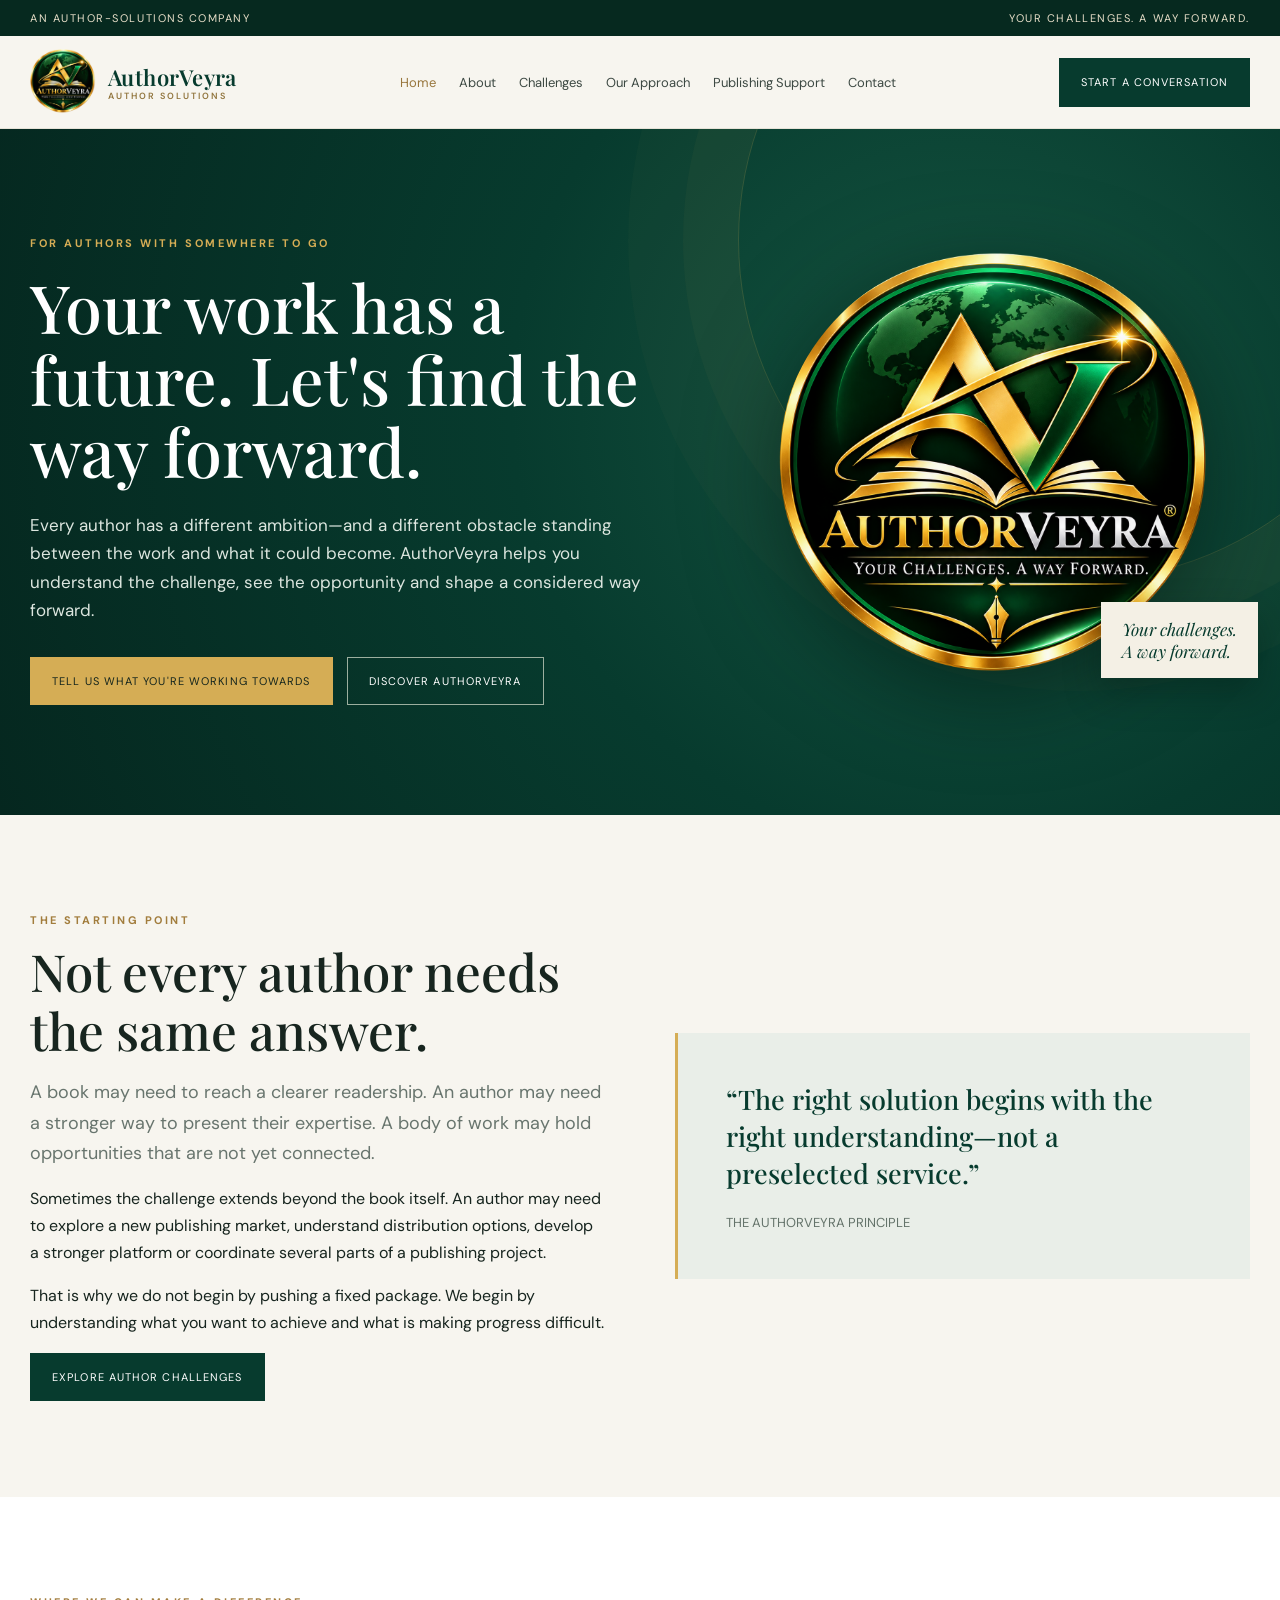
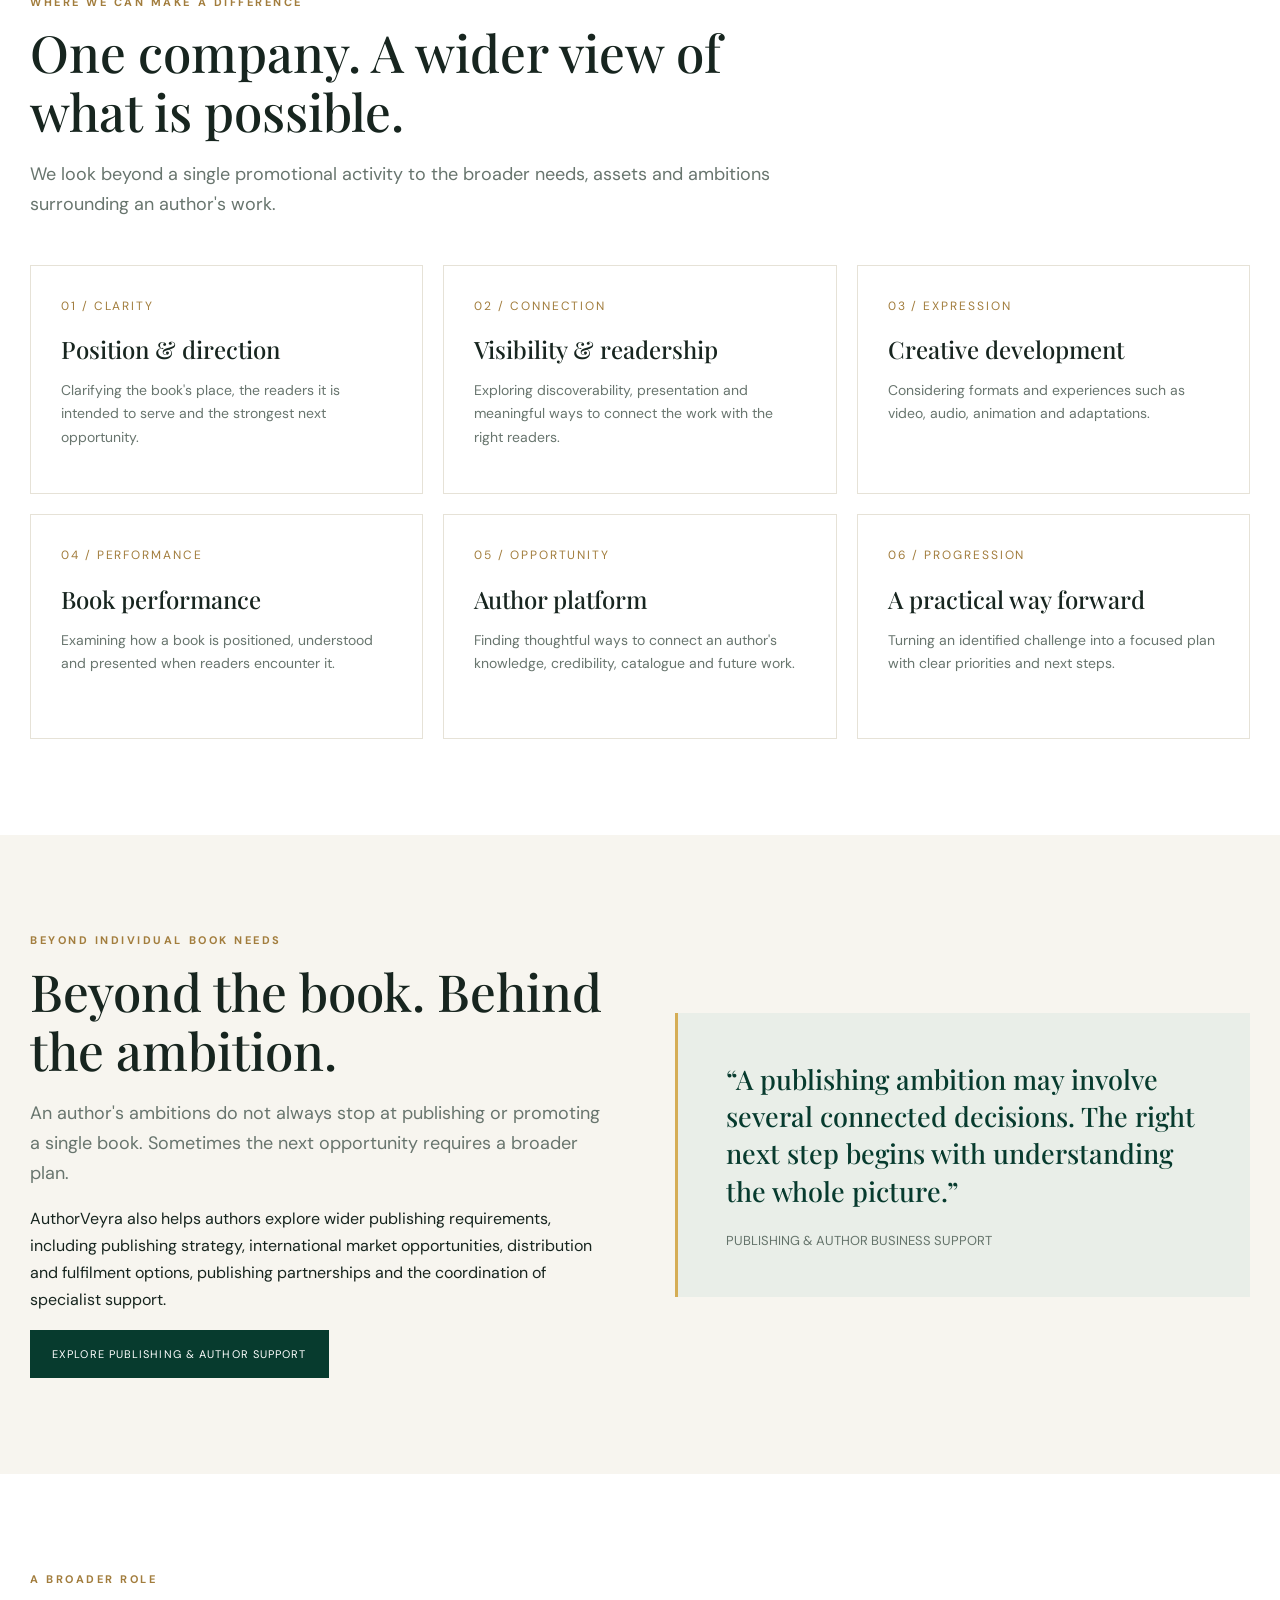
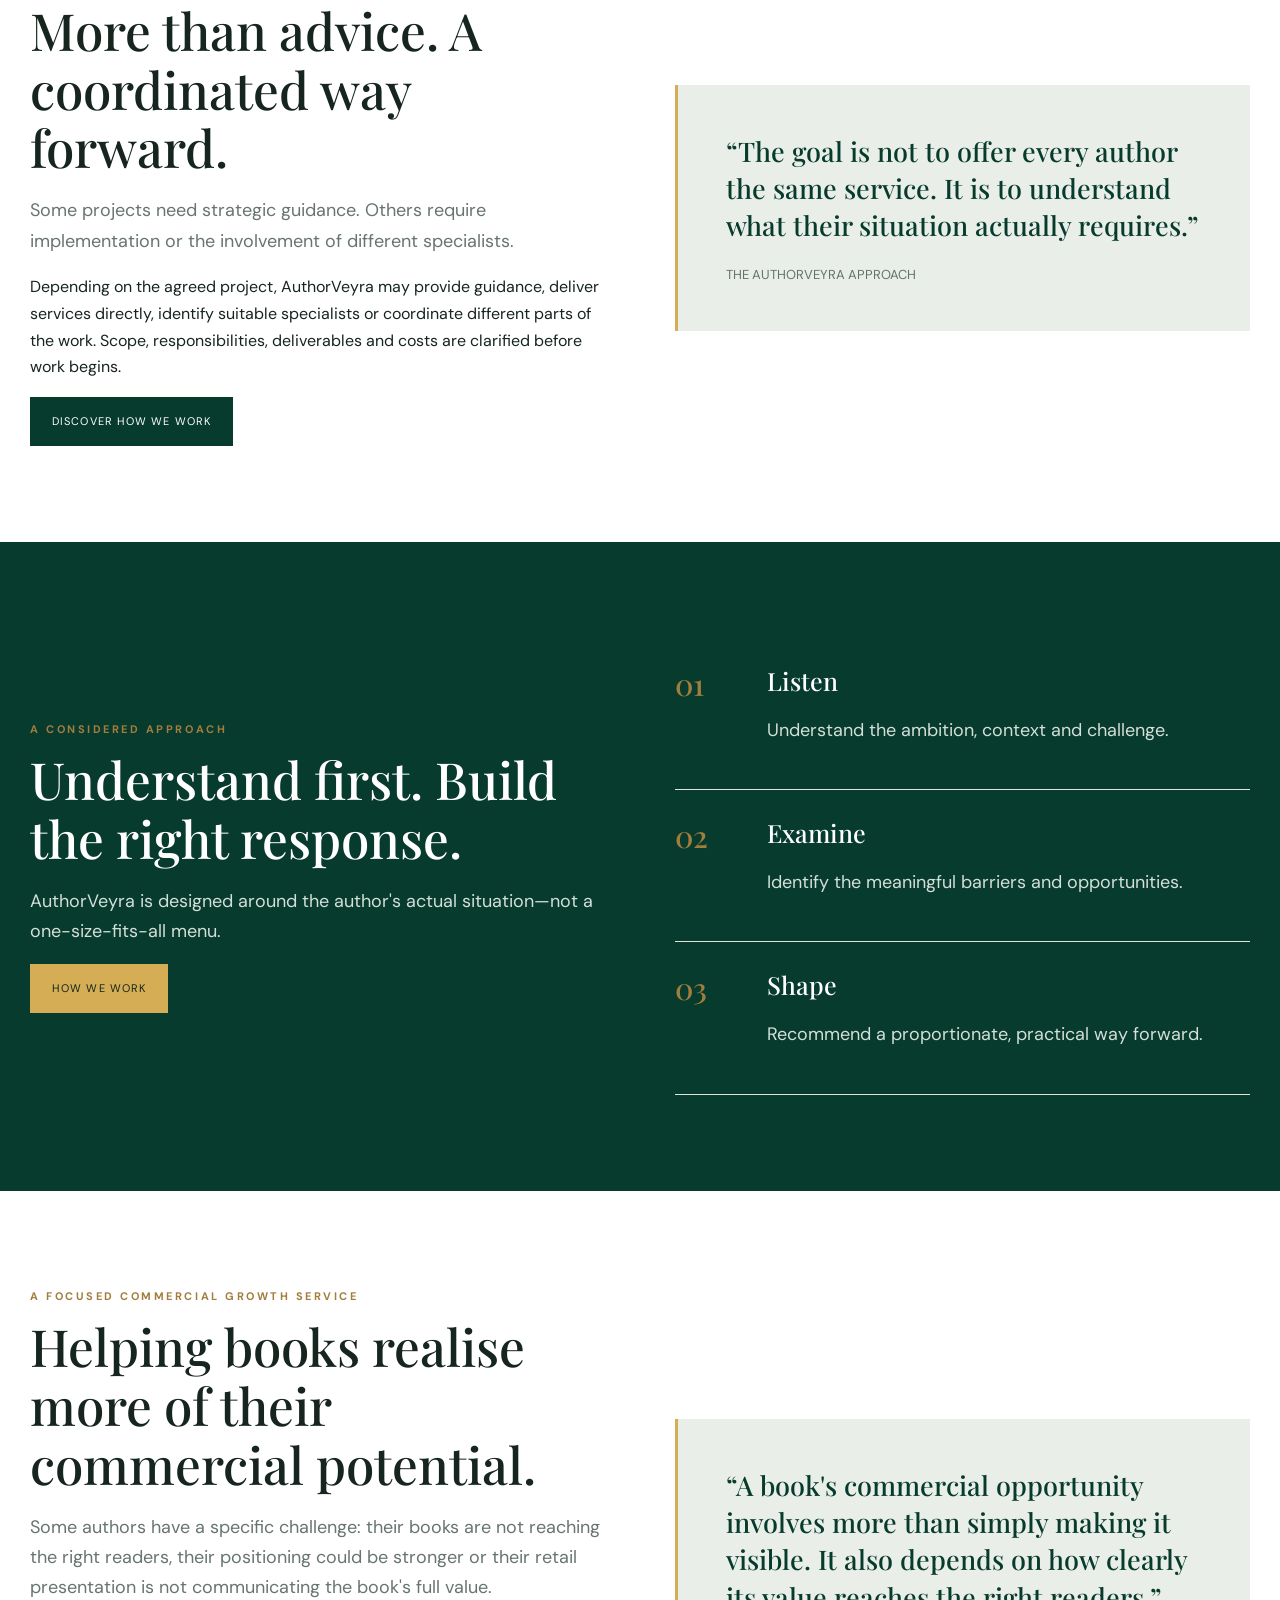
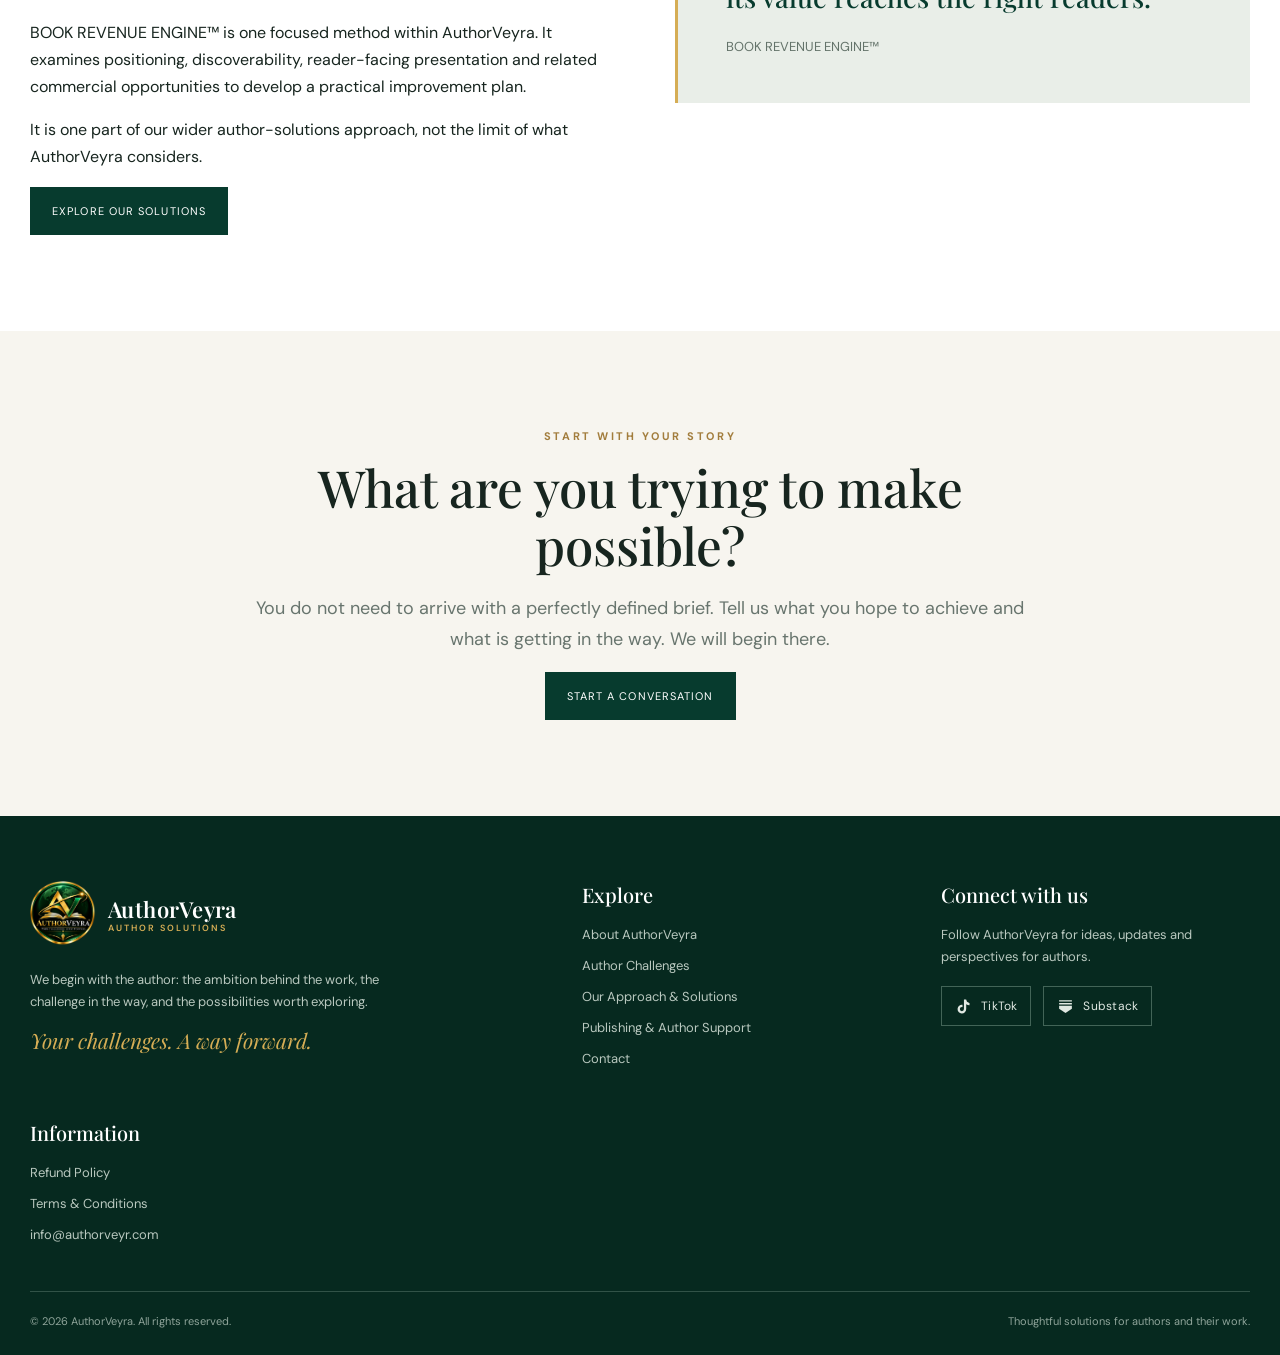
==== commit e06dd0e4: "Update index.html" ====
--- a/index.html
+++ b/index.html
@@ -3,14 +3,10 @@
 <html lang="en">
 <head>
   <meta charset="utf-8">
-  <meta name="viewport" content="width=device-width, initial-scale=1">
-
+  <meta name="viewport" content="width=device-width,initial-scale=1">
   <meta name="description" content="AuthorVeyra is an author-solutions company helping authors navigate publishing challenges, market opportunities, book growth, distribution and the wider journey of their work.">
-
   <meta name="theme-color" content="#173f32">
-
   <title>AuthorVeyra | Author Solutions & Publishing Strategy</title>
-
   <link rel="icon" href="authorveyra-logo.png">
   <link rel="stylesheet" href="styles.css">
 
@@ -69,6 +65,7 @@
         <a href="about.html">About</a>
         <a href="challenges.html">Challenges</a>
         <a href="approach.html">Our Approach</a>
+        <a href="publishing-support.html">Publishing Support</a>
         <a href="contact.html">Contact</a>
       </nav>
 
@@ -76,6 +73,7 @@
 
     </div>
   </header>
+
 
   <main>
 
@@ -243,11 +241,11 @@
     </section>
 
 
-    <!-- NEW SECTION: BEYOND THE BOOK -->
+    <!-- NEW SECTION: PUBLISHING SUPPORT -->
     <section class="section">
-      <div class="wrap">
-
-        <div class="section-head">
+      <div class="wrap split">
+
+        <div>
           <div class="eyebrow">Beyond individual book needs</div>
 
           <h2>Beyond the book. Behind the ambition.</h2>
@@ -259,82 +257,35 @@
           </p>
 
           <p>
-            We recognise that authors may face challenges involving
-            publishing decisions, new markets, distribution arrangements,
-            professional support and the practical coordination of
-            different activities.
-          </p>
-        </div>
-
-        <div class="grid3">
-
-          <div class="tile">
-            <div class="num">01 / STRATEGY</div>
-            <h3>Publishing strategy</h3>
-            <p>
-              Exploring publishing options, evaluating opportunities
-              and helping authors identify a direction that supports
-              their wider ambitions.
-            </p>
-          </div>
-
-          <div class="tile">
-            <div class="num">02 / MARKET ACCESS</div>
-            <h3>New market opportunities</h3>
-            <p>
-              Examining the potential to introduce books to new
-              countries, markets and readerships, including the
-              practical requirements involved.
-            </p>
-          </div>
-
-          <div class="tile">
-            <div class="num">03 / DISTRIBUTION</div>
-            <h3>Distribution & fulfilment</h3>
-            <p>
-              Exploring suitable options for book distribution,
-              printing, ordering, shipping and fulfilment through
-              relevant providers.
-            </p>
-          </div>
-
-          <div class="tile">
-            <div class="num">04 / DEVELOPMENT</div>
-            <h3>Author business development</h3>
-            <p>
-              Identifying potential partnerships, commercial
-              opportunities and ways to develop an author's
-              wider publishing activities.
-            </p>
-          </div>
-
-          <div class="tile">
-            <div class="num">05 / COORDINATION</div>
-            <h3>Project coordination</h3>
-            <p>
-              Helping bring the relevant people, services,
-              responsibilities and practical steps together
-              around a clearly defined project.
-            </p>
-          </div>
-
-          <div class="tile">
-            <div class="num">06 / LONG-TERM VALUE</div>
-            <h3>Catalogue & career development</h3>
-            <p>
-              Looking at how an author's existing work, future
-              publications and professional expertise can support
-              longer-term opportunities.
-            </p>
-          </div>
-
-        </div>
-
-      </div>
-    </section>
-
-
-    <!-- NEW SECTION: HOW AUTHORVEYRA SUPPORTS AUTHORS -->
+            AuthorVeyra also helps authors explore wider publishing
+            requirements, including publishing strategy, international
+            market opportunities, distribution and fulfilment options,
+            publishing partnerships and the coordination of specialist
+            support.
+          </p>
+
+          <a class="btn" href="publishing-support.html">
+            Explore publishing & author support
+          </a>
+        </div>
+
+        <div class="quote-panel">
+          <p>
+            “A publishing ambition may involve several connected
+            decisions. The right next step begins with understanding
+            the whole picture.”
+          </p>
+
+          <p style="font:13px 'DM Sans';color:#64736a;margin-top:22px">
+            PUBLISHING & AUTHOR BUSINESS SUPPORT
+          </p>
+        </div>
+
+      </div>
+    </section>
+
+
+    <!-- COORDINATED APPROACH -->
     <section class="section white">
       <div class="wrap split">
 
@@ -344,40 +295,27 @@
           <h2>More than advice. A coordinated way forward.</h2>
 
           <p class="lead">
-            Sometimes an author needs a clear recommendation.
-            Sometimes they need practical implementation.
-            Other projects require several specialists and
-            activities to work together.
-          </p>
-
-          <p>
-            AuthorVeyra works to understand the complete situation,
-            identify what is required and establish an appropriate
-            way forward.
-          </p>
-
-          <p>
-            Depending on the project, our role may involve providing
-            strategic guidance, delivering agreed services directly,
-            identifying suitable specialists or coordinating
-            different parts of the work.
-          </p>
-
-          <p>
-            Before a project begins, its scope, responsibilities,
-            deliverables, costs and expected timeline are made clear.
+            Some projects need strategic guidance. Others require
+            implementation or the involvement of different specialists.
+          </p>
+
+          <p>
+            Depending on the agreed project, AuthorVeyra may provide
+            guidance, deliver services directly, identify suitable
+            specialists or coordinate different parts of the work.
+            Scope, responsibilities, deliverables and costs are clarified
+            before work begins.
           </p>
 
           <a class="btn" href="approach.html">
-            Explore our approach
+            Discover how we work
           </a>
         </div>
 
         <div class="quote-panel">
           <p>
-            “One publishing challenge can involve several connected
-            decisions. We help authors understand what is needed
-            and how the different parts can come together.”
+            “The goal is not to offer every author the same service.
+            It is to understand what their situation actually requires.”
           </p>
 
           <p style="font:13px 'DM Sans';color:#64736a;margin-top:22px">
@@ -401,13 +339,6 @@
           <p class="lead">
             AuthorVeyra is designed around the author's actual
             situation—not a one-size-fits-all menu.
-          </p>
-
-          <p>
-            We do not assume that every author needs marketing,
-            publishing support or the same combination of services.
-            The right response depends on the objective, the challenge
-            and what the project genuinely requires.
           </p>
 
           <a class="btn light" href="approach.html">
@@ -434,8 +365,7 @@
             <div>
               <h3>Examine</h3>
               <p class="lead">
-                Identify the meaningful barriers, requirements
-                and opportunities.
+                Identify the meaningful barriers and opportunities.
               </p>
             </div>
           </div>
@@ -446,20 +376,7 @@
             <div>
               <h3>Shape</h3>
               <p class="lead">
-                Develop a proportionate response with clear
-                priorities and responsibilities.
-              </p>
-            </div>
-          </div>
-
-          <div class="step">
-            <div class="stepno">04</div>
-
-            <div>
-              <h3>Coordinate & progress</h3>
-              <p class="lead">
-                Move forward with the agreed services, specialists
-                and practical next steps where required.
+                Recommend a proportionate, practical way forward.
               </p>
             </div>
           </div>
@@ -487,8 +404,8 @@
           </p>
 
           <p>
-            Our BOOK REVENUE ENGINE™ is one focused method within
-            AuthorVeyra. It examines book positioning, discoverability,
+            BOOK REVENUE ENGINE™ is one focused method within
+            AuthorVeyra. It examines positioning, discoverability,
             reader-facing presentation and related commercial
             opportunities to develop a practical improvement plan.
           </p>
@@ -529,14 +446,8 @@
 
         <p class="lead">
           You do not need to arrive with a perfectly defined brief.
-          Perhaps you need help with a book, a publishing decision,
-          a new market or a challenge involving several parts of
-          your author journey.
-        </p>
-
-        <p>
           Tell us what you hope to achieve and what is getting
-          in the way. We will begin by understanding your situation.
+          in the way. We will begin there.
         </p>
 
         <a class="btn" href="contact.html">
@@ -583,6 +494,7 @@
             <a href="about.html">About AuthorVeyra</a>
             <a href="challenges.html">Author Challenges</a>
             <a href="approach.html">Our Approach & Solutions</a>
+            <a href="publishing-support.html">Publishing & Author Support</a>
             <a href="contact.html">Contact</a>
           </div>
         </div>
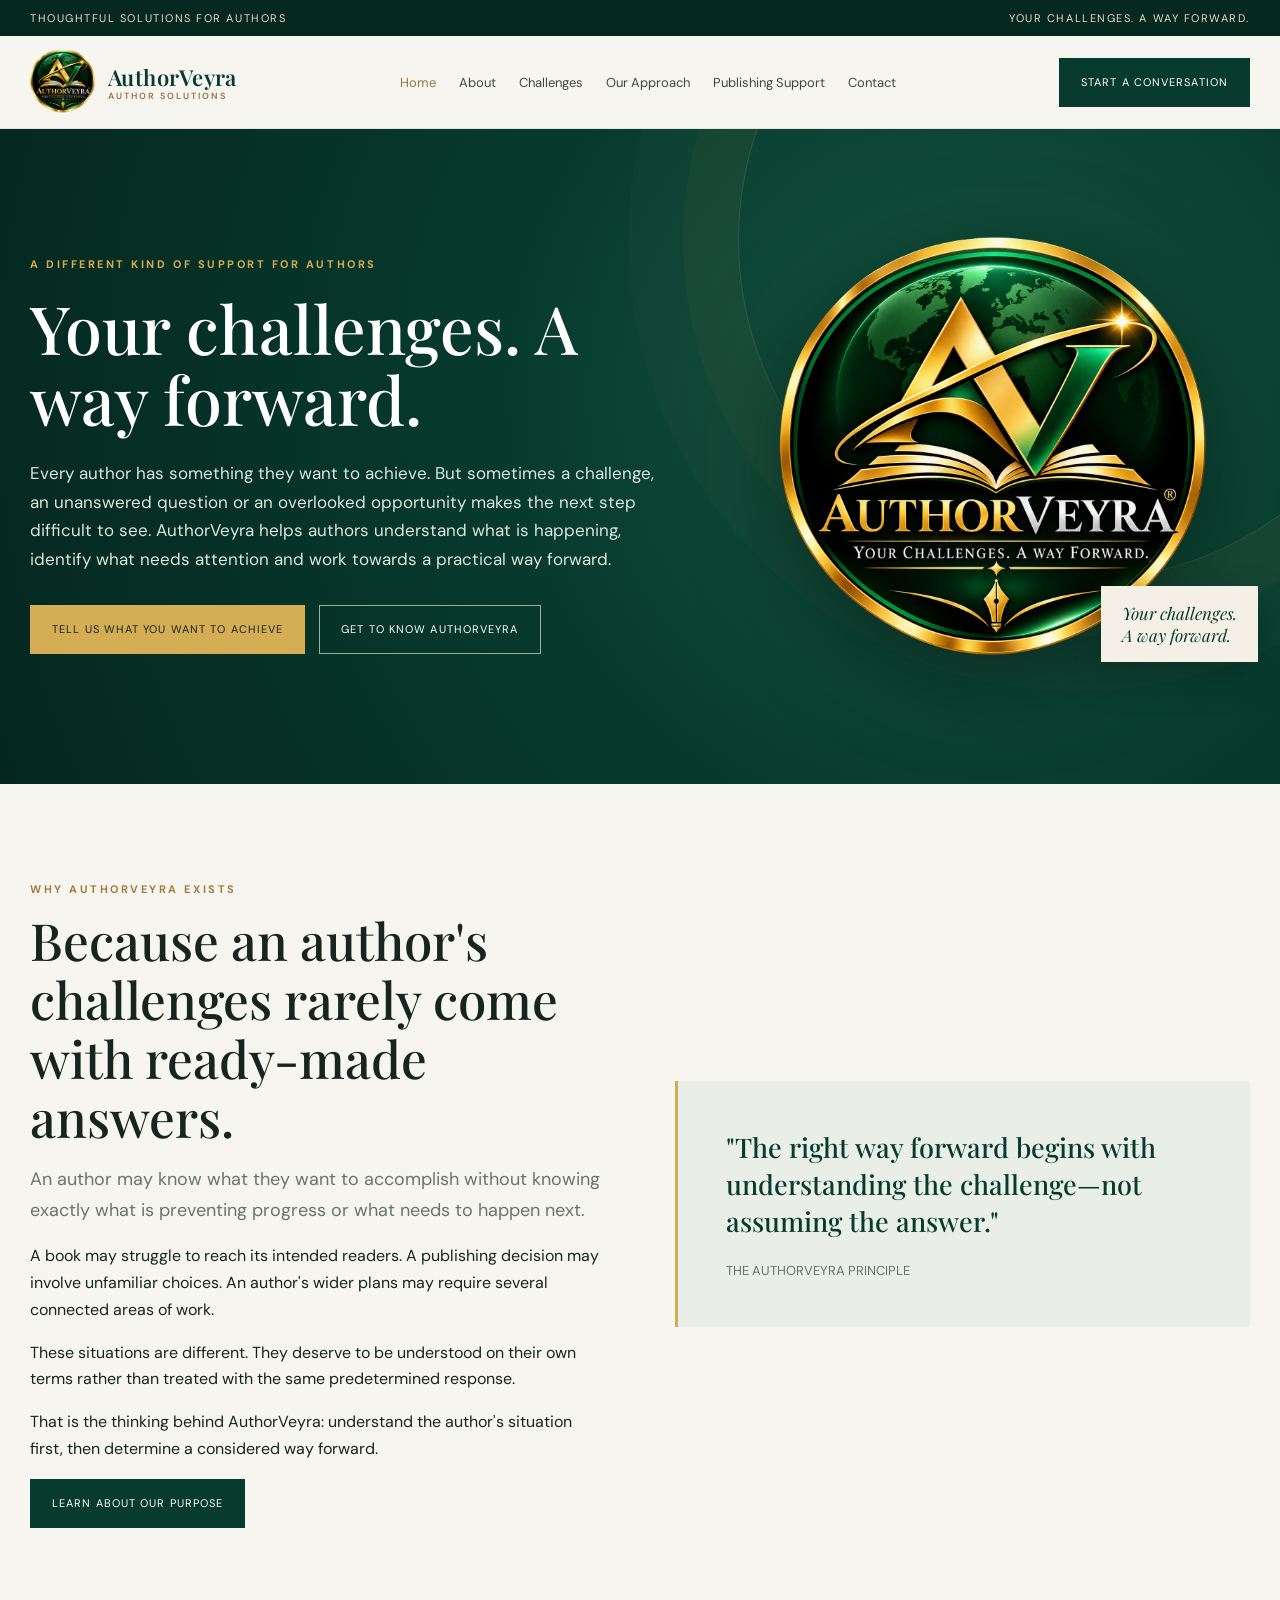
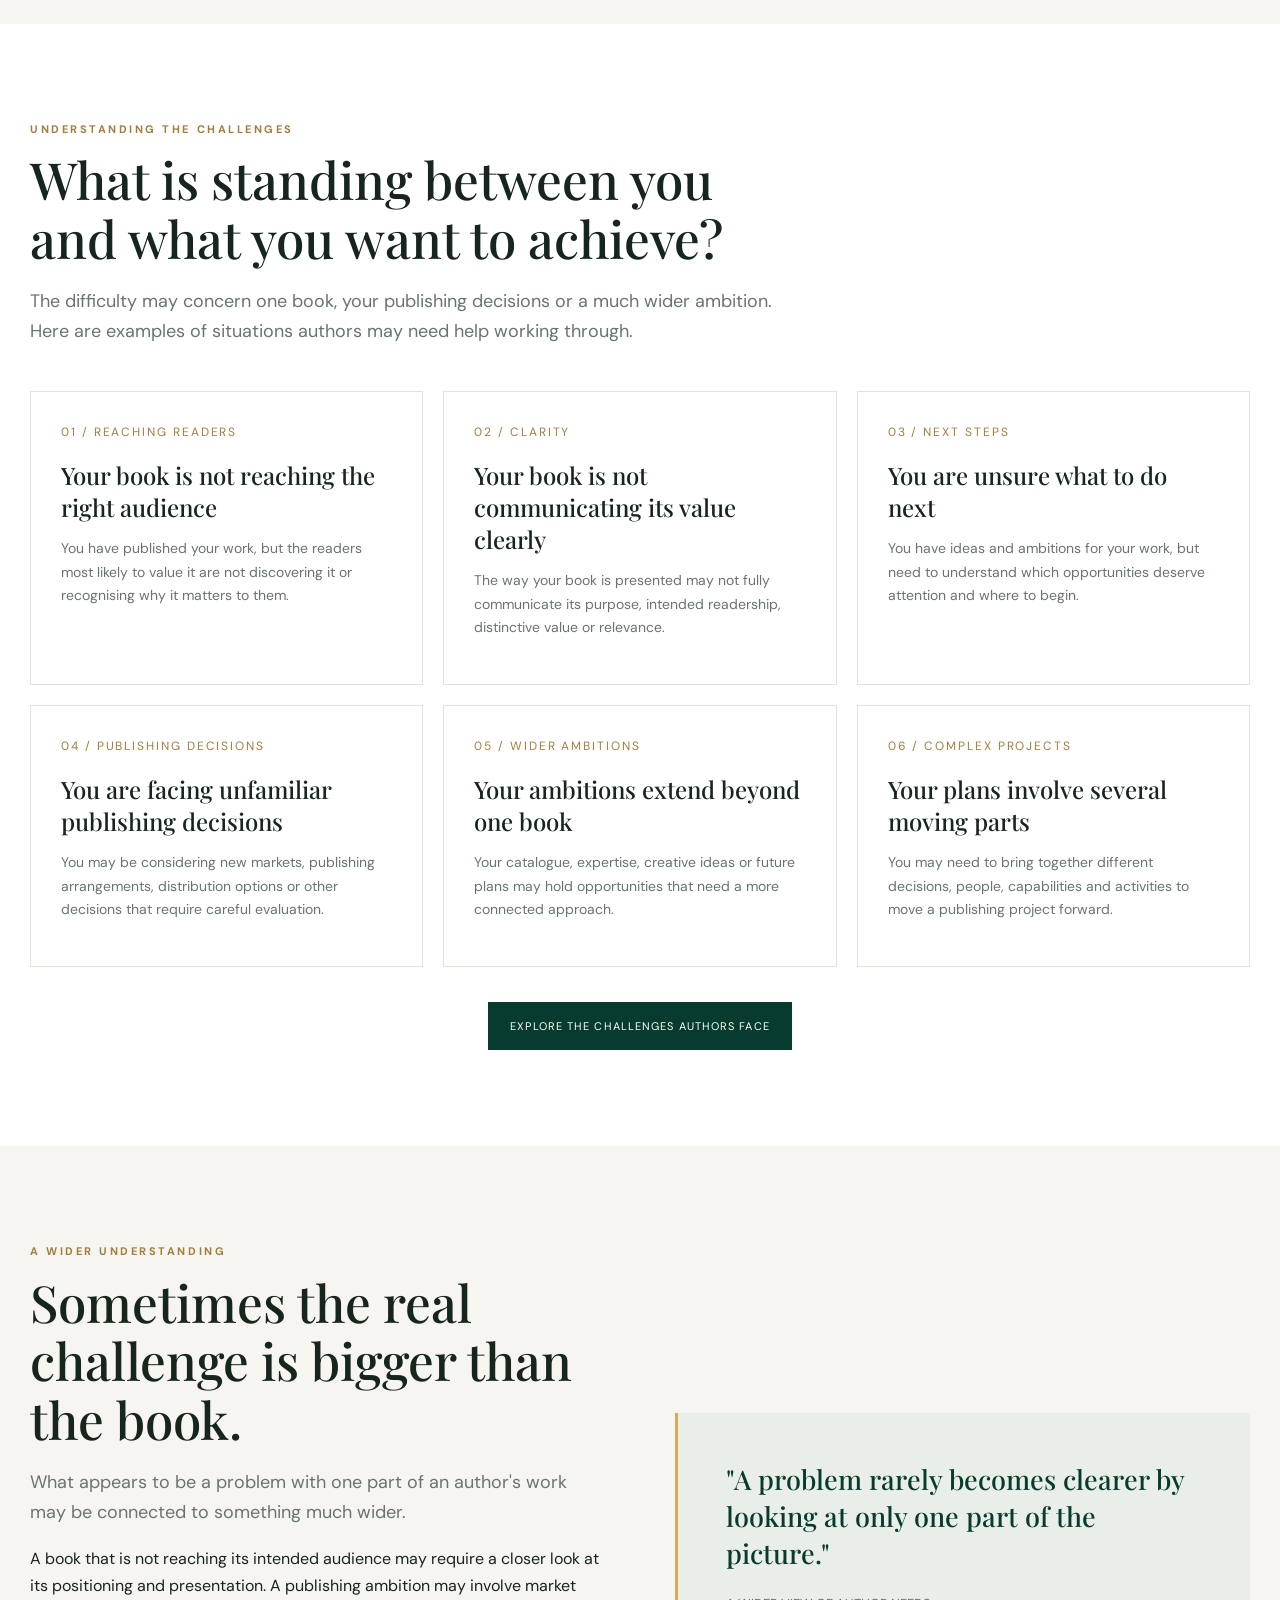
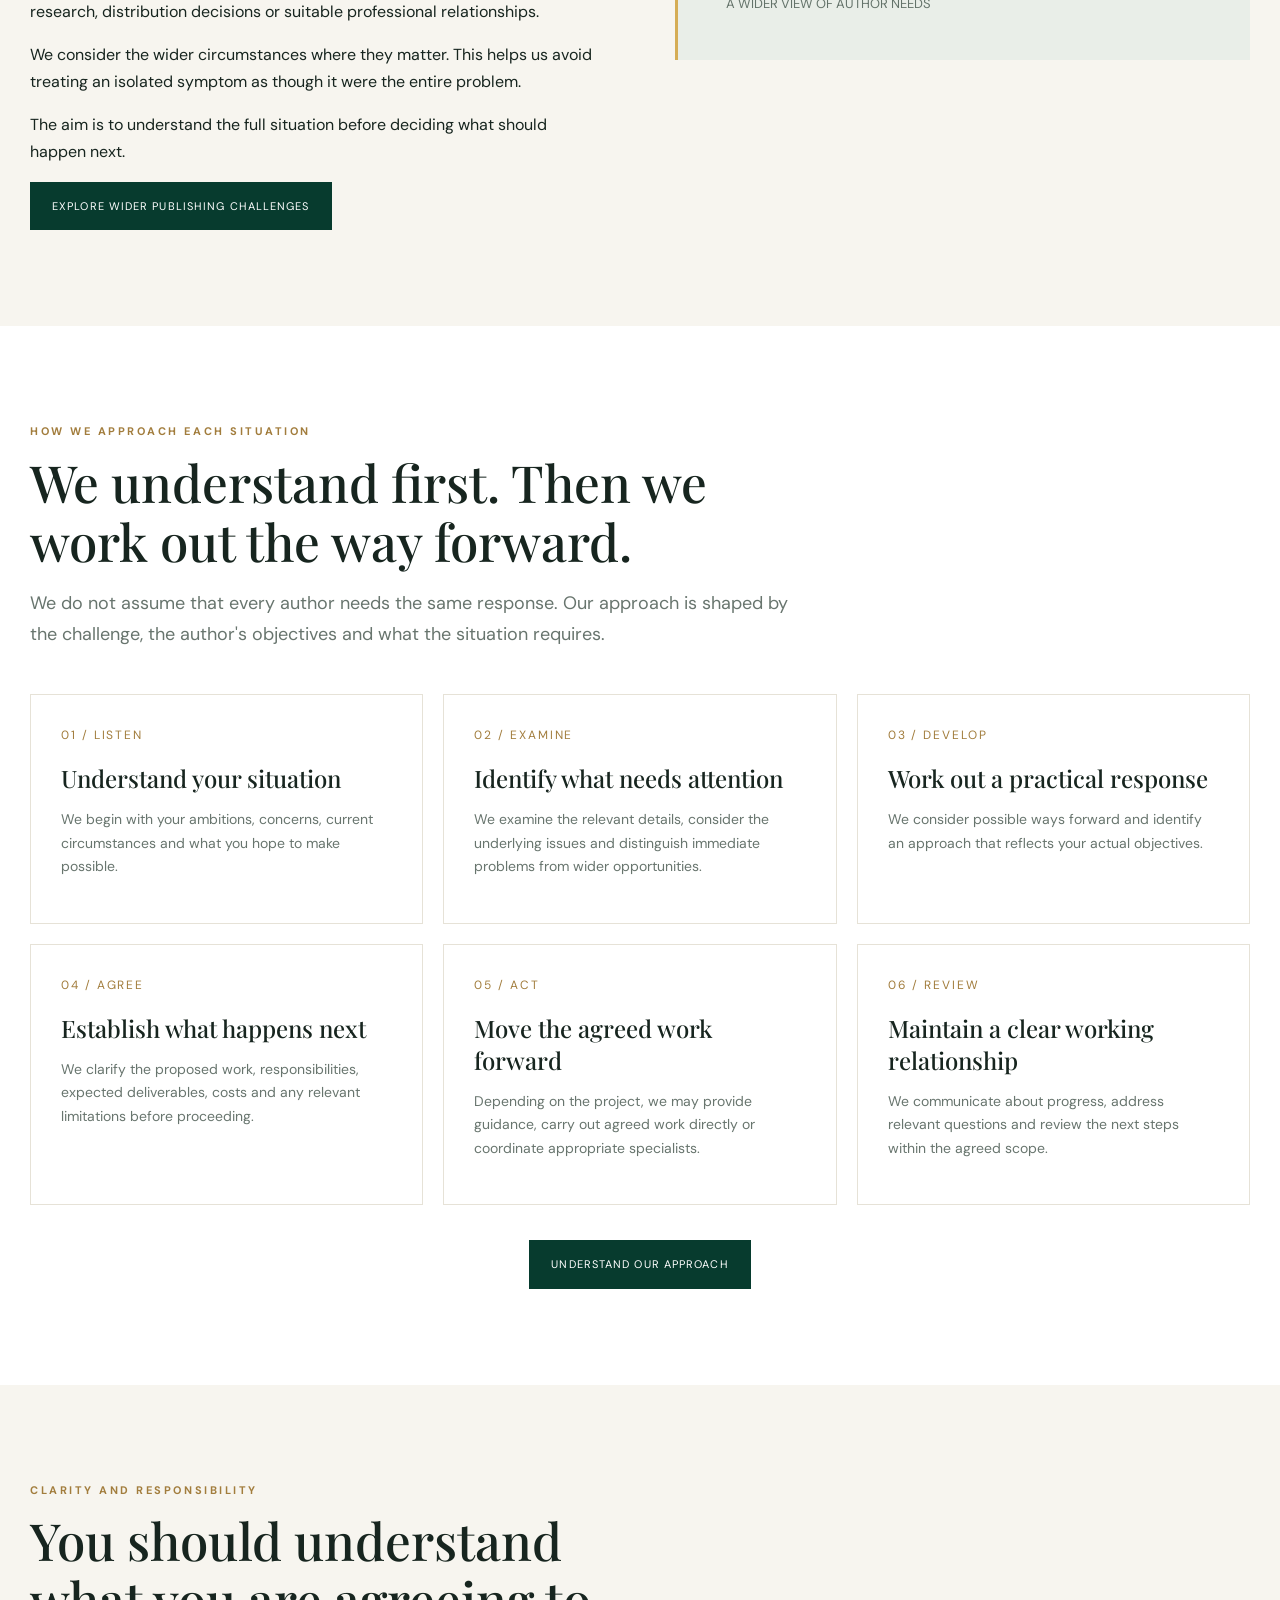
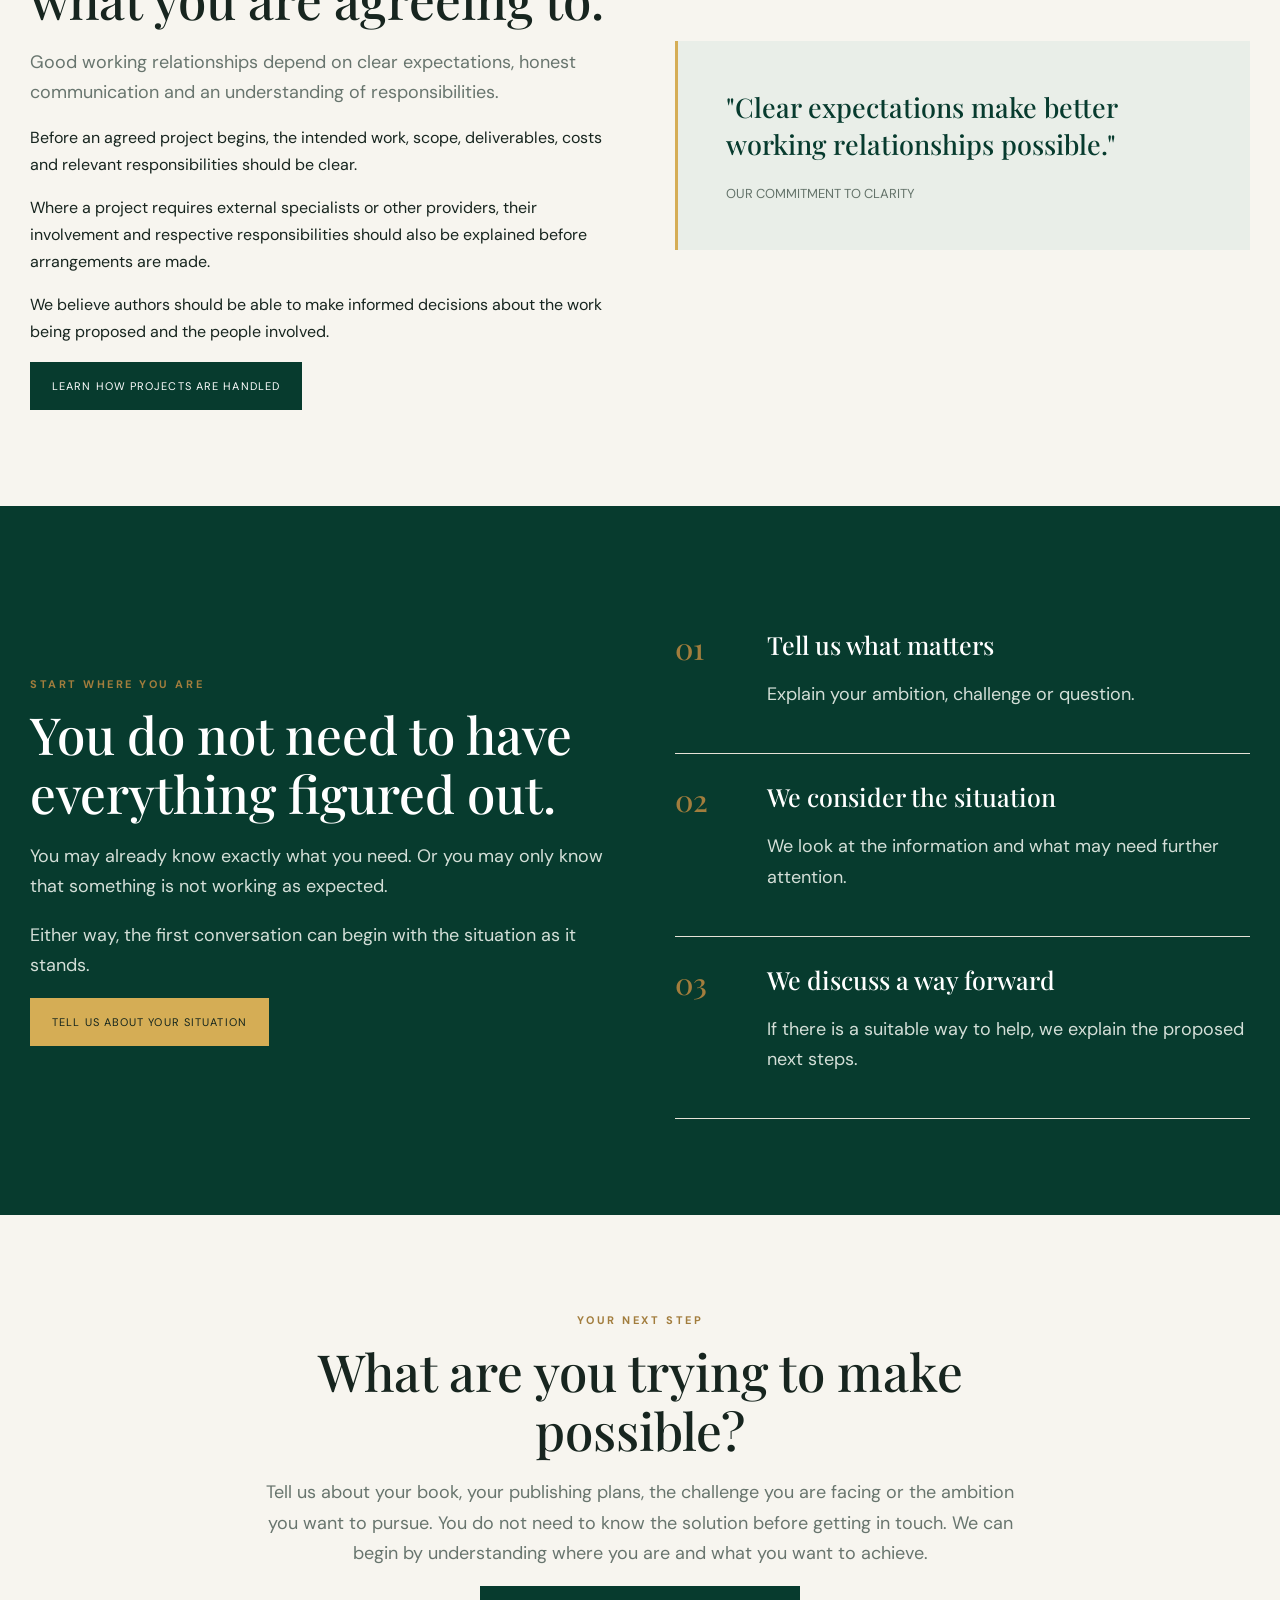
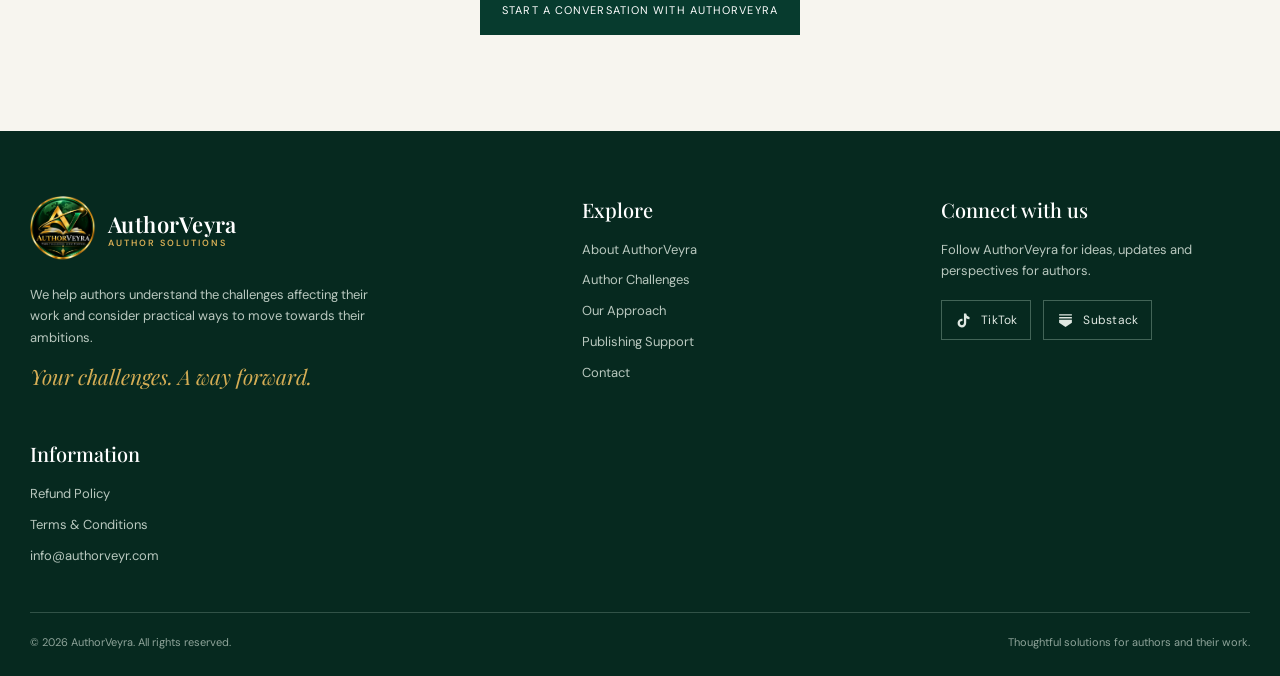
==== commit 23b2f84d: "Update index.html" ====
--- a/index.html
+++ b/index.html
@@ -3,10 +3,14 @@
 <html lang="en">
 <head>
   <meta charset="utf-8">
-  <meta name="viewport" content="width=device-width,initial-scale=1">
-  <meta name="description" content="AuthorVeyra is an author-solutions company helping authors navigate publishing challenges, market opportunities, book growth, distribution and the wider journey of their work.">
+  <meta name="viewport" content="width=device-width, initial-scale=1">
+
+  <meta name="description" content="AuthorVeyra helps authors understand challenges affecting their books, publishing work and wider ambitions, and find practical ways forward.">
+
   <meta name="theme-color" content="#173f32">
-  <title>AuthorVeyra | Author Solutions & Publishing Strategy</title>
+
+  <title>AuthorVeyra | Your Challenges. A Way Forward.</title>
+
   <link rel="icon" href="authorveyra-logo.png">
   <link rel="stylesheet" href="styles.css">
 
@@ -18,7 +22,7 @@
     "url": "https://authorveyr.com/",
     "logo": "https://authorveyr.com/authorveyra-logo.png",
     "email": "info@authorveyr.com",
-    "description": "AuthorVeyra is an author-solutions company helping authors understand their challenges, explore publishing and commercial opportunities, and develop practical ways forward.",
+    "description": "AuthorVeyra helps authors understand challenges affecting their books, publishing work and wider ambitions, and develop practical ways forward.",
     "sameAs": [
       "https://www.tiktok.com/@veyra9407",
       "https://substack.com/@authorveyra"
@@ -32,33 +36,30 @@
   <!-- TOP BAR -->
   <div class="topbar">
     <div class="wrap">
-      <span>An author-solutions company</span>
+      <span>Thoughtful solutions for authors</span>
       <span>Your challenges. A way forward.</span>
     </div>
   </div>
 
+
   <!-- NAVIGATION -->
   <header class="nav">
     <div class="wrap navinner">
 
       <a class="brand" href="index.html">
-        <img src="authorveyra-logo.png" alt="AuthorVeyra official logo">
+        <img src="authorveyra-logo.png" alt="AuthorVeyra logo">
         <span class="brandname">
           AuthorVeyra
           <small>AUTHOR SOLUTIONS</small>
         </span>
       </a>
 
-      <button
-        class="menu"
+      <button class="menu"
         aria-label="Toggle navigation"
         aria-expanded="false"
-        onclick="
-          const links = document.querySelector('.links');
-          const isOpen = links.classList.toggle('open');
-          this.setAttribute('aria-expanded', isOpen);
-        "
-      >☰</button>
+        onclick="const links=document.querySelector('.links');const isOpen=links.classList.toggle('open');this.setAttribute('aria-expanded',isOpen);">
+        ☰
+      </button>
 
       <nav class="links">
         <a class="active" href="index.html">Home</a>
@@ -77,35 +78,41 @@
 
   <main>
 
-    <!-- HERO SECTION -->
+    <!-- HERO -->
     <section class="hero">
       <div class="wrap hero-grid">
 
         <div>
-          <div class="eyebrow">For authors with somewhere to go</div>
-
-          <h1>Your work has a future. Let's find the way forward.</h1>
-
-          <p>
-            Every author has a different ambition—and a different obstacle
-            standing between the work and what it could become.
-            AuthorVeyra helps you understand the challenge, see the
-            opportunity and shape a considered way forward.
+          <div class="eyebrow">
+            A different kind of support for authors
+          </div>
+
+          <h1>Your challenges. A way forward.</h1>
+
+          <p>
+            Every author has something they want to achieve.
+            But sometimes a challenge, an unanswered question
+            or an overlooked opportunity makes the next step
+            difficult to see.
+
+            AuthorVeyra helps authors understand what is happening,
+            identify what needs attention and work towards a
+            practical way forward.
           </p>
 
           <div class="hero-actions">
             <a class="btn light" href="contact.html">
-              Tell us what you're working towards
+              Tell us what you want to achieve
             </a>
 
             <a class="btn outline" href="about.html">
-              Discover AuthorVeyra
+              Get to know AuthorVeyra
             </a>
           </div>
         </div>
 
         <div class="hero-art">
-          <img src="authorveyra-logo.png" alt="AuthorVeyra official logo">
+          <img src="authorveyra-logo.png" alt="AuthorVeyra">
 
           <div class="art-note">
             Your challenges.<br>
@@ -117,43 +124,49 @@
     </section>
 
 
-    <!-- THE STARTING POINT -->
+    <!-- THE COMPANY'S PURPOSE -->
     <section class="section">
       <div class="wrap split">
 
         <div>
-          <div class="eyebrow">The starting point</div>
-
-          <h2>Not every author needs the same answer.</h2>
+          <div class="eyebrow">Why AuthorVeyra exists</div>
+
+          <h2>Because an author's challenges rarely come with ready-made answers.</h2>
 
           <p class="lead">
-            A book may need to reach a clearer readership.
-            An author may need a stronger way to present their expertise.
-            A body of work may hold opportunities that are not yet connected.
-          </p>
-
-          <p>
-            Sometimes the challenge extends beyond the book itself.
-            An author may need to explore a new publishing market,
-            understand distribution options, develop a stronger platform
-            or coordinate several parts of a publishing project.
-          </p>
-
-          <p>
-            That is why we do not begin by pushing a fixed package.
-            We begin by understanding what you want to achieve and
-            what is making progress difficult.
-          </p>
-
-          <a class="btn" href="challenges.html">
-            Explore author challenges
+            An author may know what they want to accomplish
+            without knowing exactly what is preventing progress
+            or what needs to happen next.
+          </p>
+
+          <p>
+            A book may struggle to reach its intended readers.
+            A publishing decision may involve unfamiliar choices.
+            An author's wider plans may require several connected
+            areas of work.
+          </p>
+
+          <p>
+            These situations are different. They deserve to be
+            understood on their own terms rather than treated
+            with the same predetermined response.
+          </p>
+
+          <p>
+            That is the thinking behind AuthorVeyra:
+            understand the author's situation first, then
+            determine a considered way forward.
+          </p>
+
+          <a class="btn" href="about.html">
+            Learn about our purpose
           </a>
         </div>
 
         <div class="quote-panel">
           <p>
-            “The right solution begins with the right understanding—not
-            a preselected service.”
+            "The right way forward begins with understanding
+            the challenge—not assuming the answer."
           </p>
 
           <p style="font:13px 'DM Sans';color:#64736a;margin-top:22px">
@@ -165,184 +178,339 @@
     </section>
 
 
-    <!-- CORE AREAS -->
+    <!-- AUTHOR PROBLEMS -->
     <section class="section white">
       <div class="wrap">
 
         <div class="section-head">
-          <div class="eyebrow">Where we can make a difference</div>
-
-          <h2>One company. A wider view of what is possible.</h2>
+          <div class="eyebrow">Understanding the challenges</div>
+
+          <h2>What is standing between you and what you want to achieve?</h2>
 
           <p class="lead">
-            We look beyond a single promotional activity to the broader
-            needs, assets and ambitions surrounding an author's work.
+            The difficulty may concern one book, your publishing
+            decisions or a much wider ambition. Here are examples
+            of situations authors may need help working through.
           </p>
         </div>
 
         <div class="grid3">
 
           <div class="tile">
-            <div class="num">01 / CLARITY</div>
-            <h3>Position & direction</h3>
-            <p>
-              Clarifying the book's place, the readers it is intended
-              to serve and the strongest next opportunity.
-            </p>
-          </div>
-
-          <div class="tile">
-            <div class="num">02 / CONNECTION</div>
-            <h3>Visibility & readership</h3>
-            <p>
-              Exploring discoverability, presentation and meaningful
-              ways to connect the work with the right readers.
-            </p>
-          </div>
-
-          <div class="tile">
-            <div class="num">03 / EXPRESSION</div>
-            <h3>Creative development</h3>
-            <p>
-              Considering formats and experiences such as video,
-              audio, animation and adaptations.
-            </p>
-          </div>
-
-          <div class="tile">
-            <div class="num">04 / PERFORMANCE</div>
-            <h3>Book performance</h3>
-            <p>
-              Examining how a book is positioned, understood and
-              presented when readers encounter it.
-            </p>
-          </div>
-
-          <div class="tile">
-            <div class="num">05 / OPPORTUNITY</div>
-            <h3>Author platform</h3>
-            <p>
-              Finding thoughtful ways to connect an author's
-              knowledge, credibility, catalogue and future work.
-            </p>
-          </div>
-
-          <div class="tile">
-            <div class="num">06 / PROGRESSION</div>
-            <h3>A practical way forward</h3>
-            <p>
-              Turning an identified challenge into a focused plan
-              with clear priorities and next steps.
-            </p>
-          </div>
-
-        </div>
-      </div>
-    </section>
-
-
-    <!-- NEW SECTION: PUBLISHING SUPPORT -->
+            <div class="num">01 / REACHING READERS</div>
+
+            <h3>Your book is not reaching the right audience</h3>
+
+            <p>
+              You have published your work, but the readers
+              most likely to value it are not discovering it
+              or recognising why it matters to them.
+            </p>
+          </div>
+
+          <div class="tile">
+            <div class="num">02 / CLARITY</div>
+
+            <h3>Your book is not communicating its value clearly</h3>
+
+            <p>
+              The way your book is presented may not fully
+              communicate its purpose, intended readership,
+              distinctive value or relevance.
+            </p>
+          </div>
+
+          <div class="tile">
+            <div class="num">03 / NEXT STEPS</div>
+
+            <h3>You are unsure what to do next</h3>
+
+            <p>
+              You have ideas and ambitions for your work,
+              but need to understand which opportunities
+              deserve attention and where to begin.
+            </p>
+          </div>
+
+          <div class="tile">
+            <div class="num">04 / PUBLISHING DECISIONS</div>
+
+            <h3>You are facing unfamiliar publishing decisions</h3>
+
+            <p>
+              You may be considering new markets, publishing
+              arrangements, distribution options or other
+              decisions that require careful evaluation.
+            </p>
+          </div>
+
+          <div class="tile">
+            <div class="num">05 / WIDER AMBITIONS</div>
+
+            <h3>Your ambitions extend beyond one book</h3>
+
+            <p>
+              Your catalogue, expertise, creative ideas or
+              future plans may hold opportunities that need
+              a more connected approach.
+            </p>
+          </div>
+
+          <div class="tile">
+            <div class="num">06 / COMPLEX PROJECTS</div>
+
+            <h3>Your plans involve several moving parts</h3>
+
+            <p>
+              You may need to bring together different
+              decisions, people, capabilities and activities
+              to move a publishing project forward.
+            </p>
+          </div>
+
+        </div>
+
+        <div style="text-align:center;margin-top:35px">
+          <a class="btn" href="challenges.html">
+            Explore the challenges authors face
+          </a>
+        </div>
+
+      </div>
+    </section>
+
+
+    <!-- BEYOND THE BOOK -->
     <section class="section">
       <div class="wrap split">
 
         <div>
-          <div class="eyebrow">Beyond individual book needs</div>
-
-          <h2>Beyond the book. Behind the ambition.</h2>
+          <div class="eyebrow">A wider understanding</div>
+
+          <h2>Sometimes the real challenge is bigger than the book.</h2>
 
           <p class="lead">
-            An author's ambitions do not always stop at publishing
-            or promoting a single book. Sometimes the next opportunity
-            requires a broader plan.
-          </p>
-
-          <p>
-            AuthorVeyra also helps authors explore wider publishing
-            requirements, including publishing strategy, international
-            market opportunities, distribution and fulfilment options,
-            publishing partnerships and the coordination of specialist
-            support.
+            What appears to be a problem with one part of an
+            author's work may be connected to something much wider.
+          </p>
+
+          <p>
+            A book that is not reaching its intended audience
+            may require a closer look at its positioning and
+            presentation. A publishing ambition may involve
+            market research, distribution decisions or suitable
+            professional relationships.
+          </p>
+
+          <p>
+            We consider the wider circumstances where they
+            matter. This helps us avoid treating an isolated
+            symptom as though it were the entire problem.
+          </p>
+
+          <p>
+            The aim is to understand the full situation before
+            deciding what should happen next.
           </p>
 
           <a class="btn" href="publishing-support.html">
-            Explore publishing & author support
+            Explore wider publishing challenges
           </a>
         </div>
 
         <div class="quote-panel">
           <p>
-            “A publishing ambition may involve several connected
-            decisions. The right next step begins with understanding
-            the whole picture.”
+            "A problem rarely becomes clearer by looking
+            at only one part of the picture."
           </p>
 
           <p style="font:13px 'DM Sans';color:#64736a;margin-top:22px">
-            PUBLISHING & AUTHOR BUSINESS SUPPORT
-          </p>
-        </div>
-
-      </div>
-    </section>
-
-
-    <!-- COORDINATED APPROACH -->
+            A WIDER VIEW OF AUTHOR NEEDS
+          </p>
+        </div>
+
+      </div>
+    </section>
+
+
+    <!-- HOW WE WORK -->
     <section class="section white">
+      <div class="wrap">
+
+        <div class="section-head">
+          <div class="eyebrow">How we approach each situation</div>
+
+          <h2>We understand first. Then we work out the way forward.</h2>
+
+          <p class="lead">
+            We do not assume that every author needs the same
+            response. Our approach is shaped by the challenge,
+            the author's objectives and what the situation requires.
+          </p>
+        </div>
+
+        <div class="grid3">
+
+          <div class="tile">
+            <div class="num">01 / LISTEN</div>
+
+            <h3>Understand your situation</h3>
+
+            <p>
+              We begin with your ambitions, concerns,
+              current circumstances and what you hope
+              to make possible.
+            </p>
+          </div>
+
+          <div class="tile">
+            <div class="num">02 / EXAMINE</div>
+
+            <h3>Identify what needs attention</h3>
+
+            <p>
+              We examine the relevant details, consider
+              the underlying issues and distinguish
+              immediate problems from wider opportunities.
+            </p>
+          </div>
+
+          <div class="tile">
+            <div class="num">03 / DEVELOP</div>
+
+            <h3>Work out a practical response</h3>
+
+            <p>
+              We consider possible ways forward and
+              identify an approach that reflects
+              your actual objectives.
+            </p>
+          </div>
+
+          <div class="tile">
+            <div class="num">04 / AGREE</div>
+
+            <h3>Establish what happens next</h3>
+
+            <p>
+              We clarify the proposed work, responsibilities,
+              expected deliverables, costs and any
+              relevant limitations before proceeding.
+            </p>
+          </div>
+
+          <div class="tile">
+            <div class="num">05 / ACT</div>
+
+            <h3>Move the agreed work forward</h3>
+
+            <p>
+              Depending on the project, we may provide
+              guidance, carry out agreed work directly
+              or coordinate appropriate specialists.
+            </p>
+          </div>
+
+          <div class="tile">
+            <div class="num">06 / REVIEW</div>
+
+            <h3>Maintain a clear working relationship</h3>
+
+            <p>
+              We communicate about progress, address
+              relevant questions and review the next
+              steps within the agreed scope.
+            </p>
+          </div>
+
+        </div>
+
+        <div style="text-align:center;margin-top:35px">
+          <a class="btn" href="approach.html">
+            Understand our approach
+          </a>
+        </div>
+
+      </div>
+    </section>
+
+
+    <!-- TRANSPARENCY AND TRUST -->
+    <section class="section">
       <div class="wrap split">
 
         <div>
-          <div class="eyebrow">A broader role</div>
-
-          <h2>More than advice. A coordinated way forward.</h2>
+          <div class="eyebrow">Clarity and responsibility</div>
+
+          <h2>You should understand what you are agreeing to.</h2>
 
           <p class="lead">
-            Some projects need strategic guidance. Others require
-            implementation or the involvement of different specialists.
-          </p>
-
-          <p>
-            Depending on the agreed project, AuthorVeyra may provide
-            guidance, deliver services directly, identify suitable
-            specialists or coordinate different parts of the work.
-            Scope, responsibilities, deliverables and costs are clarified
-            before work begins.
+            Good working relationships depend on clear
+            expectations, honest communication and
+            an understanding of responsibilities.
+          </p>
+
+          <p>
+            Before an agreed project begins, the intended
+            work, scope, deliverables, costs and relevant
+            responsibilities should be clear.
+          </p>
+
+          <p>
+            Where a project requires external specialists
+            or other providers, their involvement and
+            respective responsibilities should also be
+            explained before arrangements are made.
+          </p>
+
+          <p>
+            We believe authors should be able to make
+            informed decisions about the work being
+            proposed and the people involved.
           </p>
 
           <a class="btn" href="approach.html">
-            Discover how we work
+            Learn how projects are handled
           </a>
         </div>
 
         <div class="quote-panel">
           <p>
-            “The goal is not to offer every author the same service.
-            It is to understand what their situation actually requires.”
+            "Clear expectations make better working
+            relationships possible."
           </p>
 
           <p style="font:13px 'DM Sans';color:#64736a;margin-top:22px">
-            THE AUTHORVEYRA APPROACH
-          </p>
-        </div>
-
-      </div>
-    </section>
-
-
-    <!-- HOW WE WORK -->
+            OUR COMMITMENT TO CLARITY
+          </p>
+        </div>
+
+      </div>
+    </section>
+
+
+    <!-- GREEN PROCESS SECTION -->
     <section class="section green">
       <div class="wrap split">
 
         <div>
-          <div class="eyebrow">A considered approach</div>
-
-          <h2>Understand first. Build the right response.</h2>
+          <div class="eyebrow">Start where you are</div>
+
+          <h2>You do not need to have everything figured out.</h2>
 
           <p class="lead">
-            AuthorVeyra is designed around the author's actual
-            situation—not a one-size-fits-all menu.
-          </p>
-
-          <a class="btn light" href="approach.html">
-            How we work
+            You may already know exactly what you need.
+            Or you may only know that something is not
+            working as expected.
+          </p>
+
+          <p class="lead">
+            Either way, the first conversation can begin
+            with the situation as it stands.
+          </p>
+
+          <a class="btn light" href="contact.html">
+            Tell us about your situation
           </a>
         </div>
 
@@ -350,33 +518,32 @@
 
           <div class="step">
             <div class="stepno">01</div>
-
             <div>
-              <h3>Listen</h3>
+              <h3>Tell us what matters</h3>
               <p class="lead">
-                Understand the ambition, context and challenge.
+                Explain your ambition, challenge or question.
               </p>
             </div>
           </div>
 
           <div class="step">
             <div class="stepno">02</div>
-
             <div>
-              <h3>Examine</h3>
+              <h3>We consider the situation</h3>
               <p class="lead">
-                Identify the meaningful barriers and opportunities.
+                We look at the information and what may
+                need further attention.
               </p>
             </div>
           </div>
 
           <div class="step">
             <div class="stepno">03</div>
-
             <div>
-              <h3>Shape</h3>
+              <h3>We discuss a way forward</h3>
               <p class="lead">
-                Recommend a proportionate, practical way forward.
+                If there is a suitable way to help,
+                we explain the proposed next steps.
               </p>
             </div>
           </div>
@@ -387,71 +554,27 @@
     </section>
 
 
-    <!-- BOOK REVENUE ENGINE -->
-    <section class="section white">
-      <div class="wrap split">
-
-        <div>
-          <div class="eyebrow">A focused commercial growth service</div>
-
-          <h2>Helping books realise more of their commercial potential.</h2>
-
-          <p class="lead">
-            Some authors have a specific challenge: their books
-            are not reaching the right readers, their positioning
-            could be stronger or their retail presentation is
-            not communicating the book's full value.
-          </p>
-
-          <p>
-            BOOK REVENUE ENGINE™ is one focused method within
-            AuthorVeyra. It examines positioning, discoverability,
-            reader-facing presentation and related commercial
-            opportunities to develop a practical improvement plan.
-          </p>
-
-          <p>
-            It is one part of our wider author-solutions approach,
-            not the limit of what AuthorVeyra considers.
-          </p>
-
-          <a class="btn" href="approach.html">
-            Explore our solutions
-          </a>
-        </div>
-
-        <div class="quote-panel">
-          <p>
-            “A book's commercial opportunity involves more than
-            simply making it visible. It also depends on how clearly
-            its value reaches the right readers.”
-          </p>
-
-          <p style="font:13px 'DM Sans';color:#64736a;margin-top:22px">
-            BOOK REVENUE ENGINE™
-          </p>
-        </div>
-
-      </div>
-    </section>
-
-
     <!-- FINAL CALL TO ACTION -->
     <section class="section">
-      <div class="wrap" style="text-align:center;max-width:780px">
-
-        <div class="eyebrow">Start with your story</div>
+      <div class="wrap"
+        style="text-align:center;max-width:780px">
+
+        <div class="eyebrow">Your next step</div>
 
         <h2>What are you trying to make possible?</h2>
 
         <p class="lead">
-          You do not need to arrive with a perfectly defined brief.
-          Tell us what you hope to achieve and what is getting
-          in the way. We will begin there.
+          Tell us about your book, your publishing plans,
+          the challenge you are facing or the ambition
+          you want to pursue.
+
+          You do not need to know the solution before
+          getting in touch. We can begin by understanding
+          where you are and what you want to achieve.
         </p>
 
         <a class="btn" href="contact.html">
-          Start a conversation
+          Start a conversation with AuthorVeyra
         </a>
 
       </div>
@@ -472,13 +595,16 @@
 
             <span class="brandname" style="color:white">
               AuthorVeyra
-              <small style="color:#d5ad55">AUTHOR SOLUTIONS</small>
+              <small style="color:#d5ad55">
+                AUTHOR SOLUTIONS
+              </small>
             </span>
           </a>
 
           <p style="max-width:370px;margin-top:22px">
-            We begin with the author: the ambition behind the work,
-            the challenge in the way, and the possibilities worth exploring.
+            We help authors understand the challenges
+            affecting their work and consider practical
+            ways to move towards their ambitions.
           </p>
 
           <div class="tagline">
@@ -493,8 +619,8 @@
           <div class="footlinks">
             <a href="about.html">About AuthorVeyra</a>
             <a href="challenges.html">Author Challenges</a>
-            <a href="approach.html">Our Approach & Solutions</a>
-            <a href="publishing-support.html">Publishing & Author Support</a>
+            <a href="approach.html">Our Approach</a>
+            <a href="publishing-support.html">Publishing Support</a>
             <a href="contact.html">Contact</a>
           </div>
         </div>
@@ -504,35 +630,36 @@
           <h4>Connect with us</h4>
 
           <p>
-            Follow AuthorVeyra for ideas, updates and perspectives
-            for authors.
+            Follow AuthorVeyra for ideas, updates
+            and perspectives for authors.
           </p>
 
           <div class="social-links">
 
-            <a
-              class="social-link"
+            <a class="social-link"
               href="https://www.tiktok.com/@veyra9407"
               target="_blank"
               rel="noopener noreferrer"
-              aria-label="AuthorVeyra on TikTok"
-            >
+              aria-label="AuthorVeyra on TikTok">
+
               <svg viewBox="0 0 24 24" aria-hidden="true">
                 <path d="M19.59 6.69a4.83 4.83 0 0 1-3.77-4.25V2h-3.2v13.67a2.9 2.9 0 1 1-2.9-2.9c.3 0 .6.05.87.13V9.63a6.1 6.1 0 1 0 5.23 6.04V8.72a8 8 0 0 0 4.67 1.5V7.04c-.3 0-.6-.12-.9-.35Z"/>
               </svg>
+
               TikTok
             </a>
 
-            <a
-              class="social-link"
+
+            <a class="social-link"
               href="https://substack.com/@authorveyra"
               target="_blank"
               rel="noopener noreferrer"
-              aria-label="AuthorVeyra on Substack"
-            >
+              aria-label="AuthorVeyra on Substack">
+
               <svg viewBox="0 0 24 24" aria-hidden="true">
                 <path d="M3 3h18v2H3V3Zm0 4h18v2H3V7Zm0 4h18v2H3v-2Zm0 4 9 6 9-6v-2H3v2Z"/>
               </svg>
+
               Substack
             </a>
 
@@ -546,7 +673,9 @@
           <div class="footlinks">
             <a href="refund-policy.html">Refund Policy</a>
             <a href="terms.html">Terms & Conditions</a>
-            <a href="mailto:info@authorveyr.com">info@authorveyr.com</a>
+            <a href="mailto:info@authorveyr.com">
+              info@authorveyr.com
+            </a>
           </div>
         </div>
 
@@ -554,7 +683,9 @@
 
 
       <div class="copyright">
-        <span>© 2026 AuthorVeyra. All rights reserved.</span>
+        <span>
+          © 2026 AuthorVeyra. All rights reserved.
+        </span>
 
         <span>
           Thoughtful solutions for authors and their work.
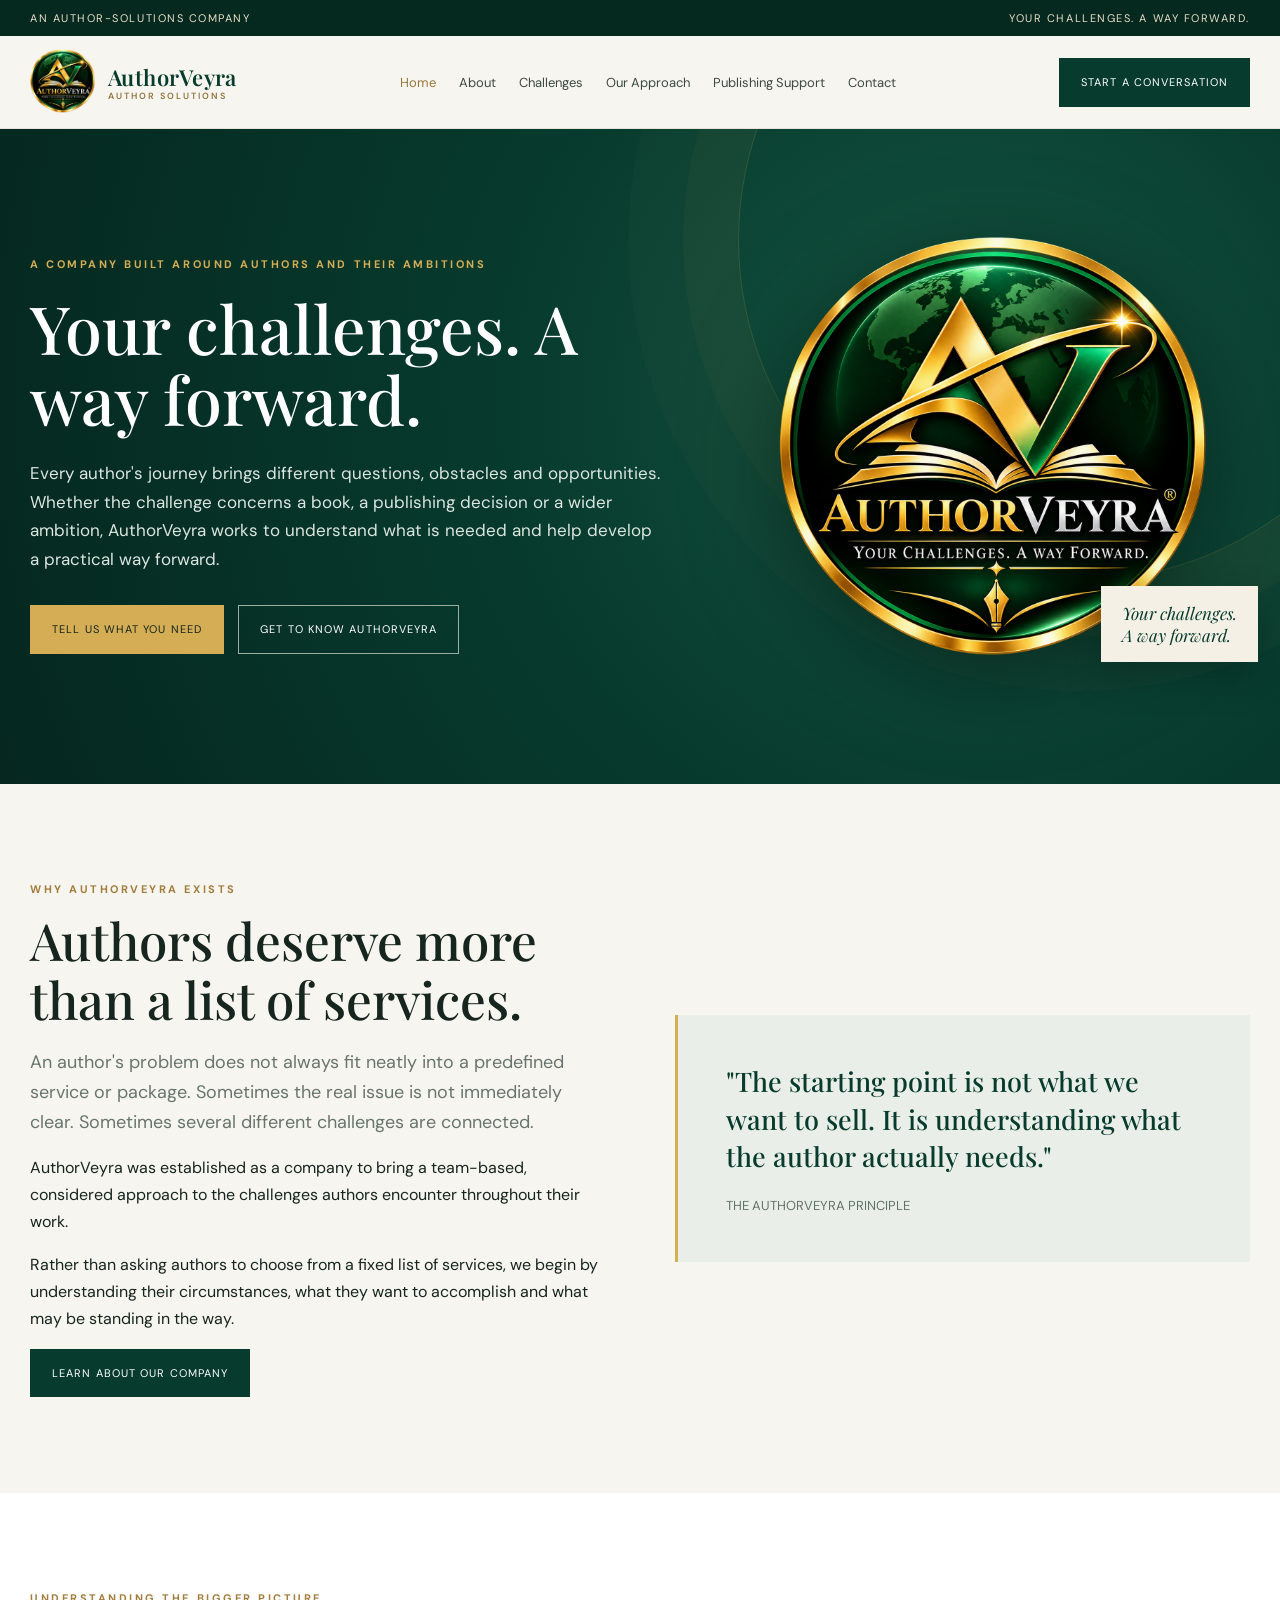
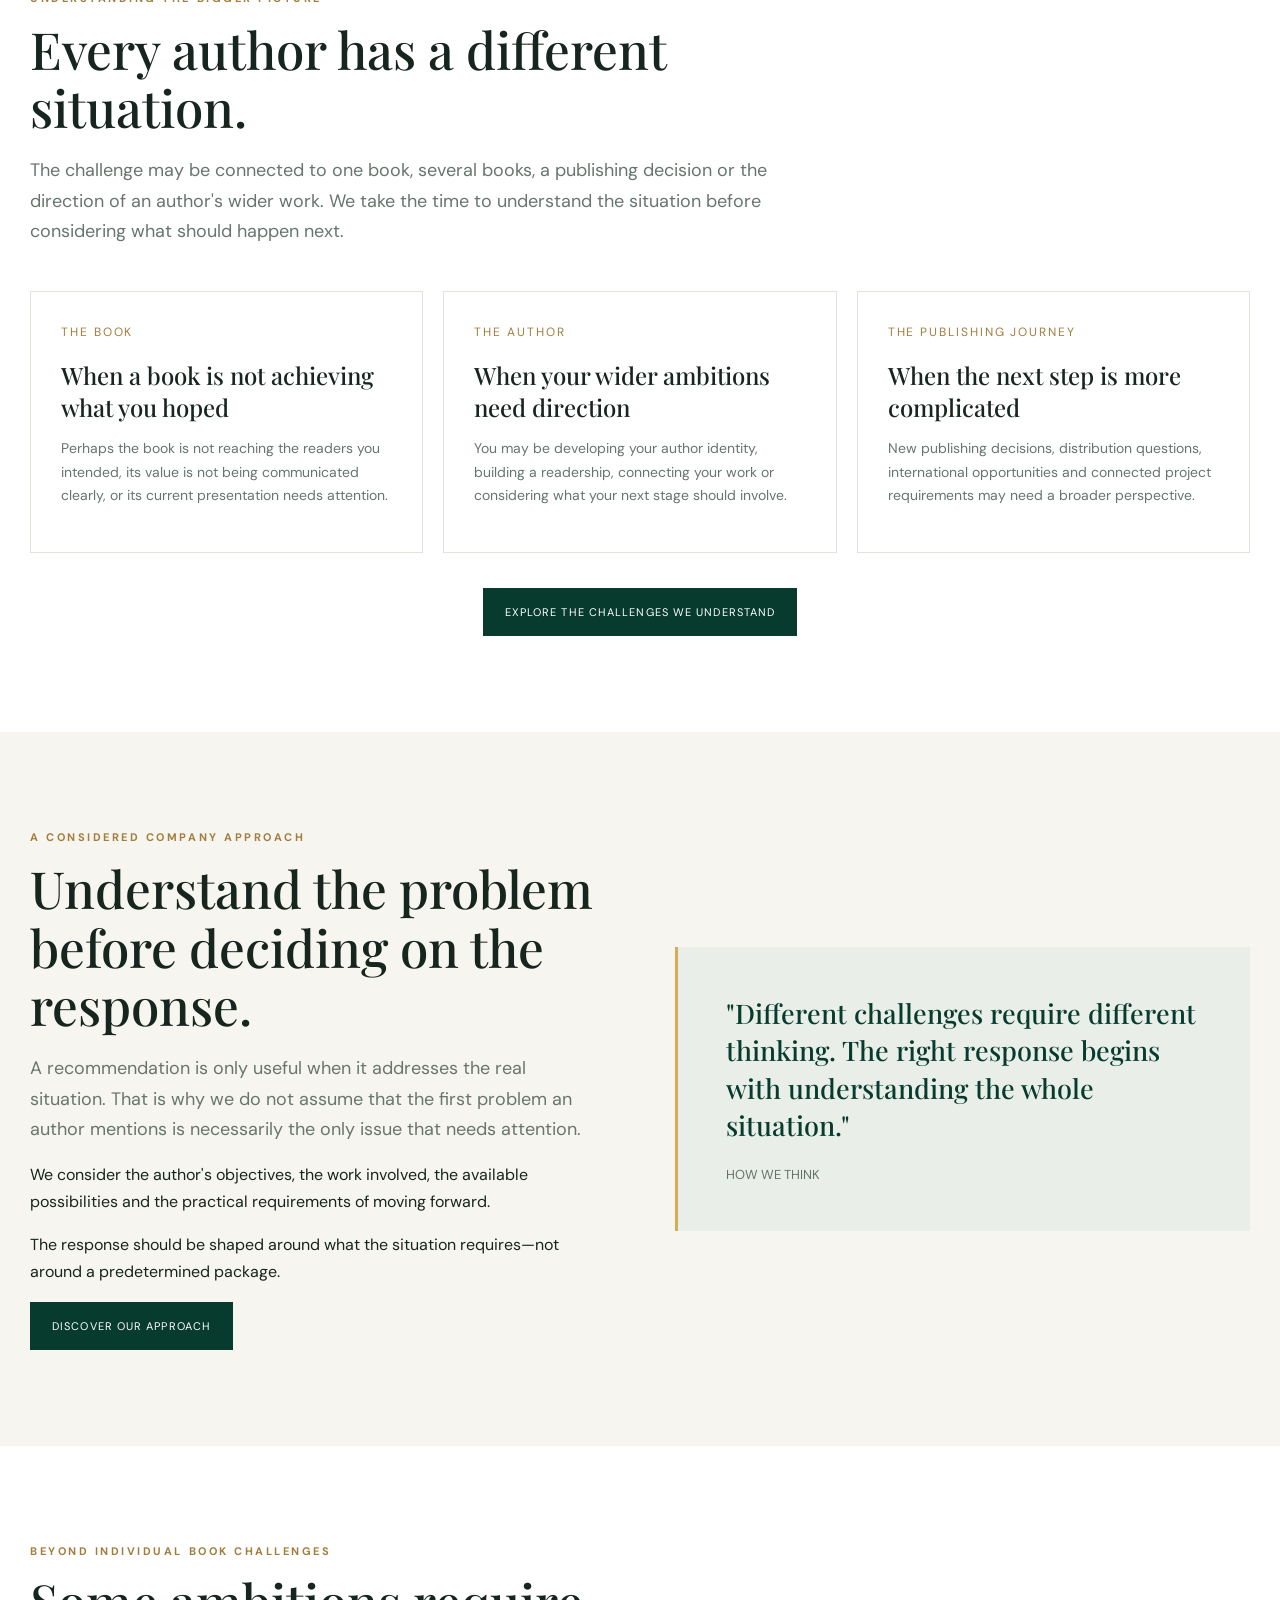
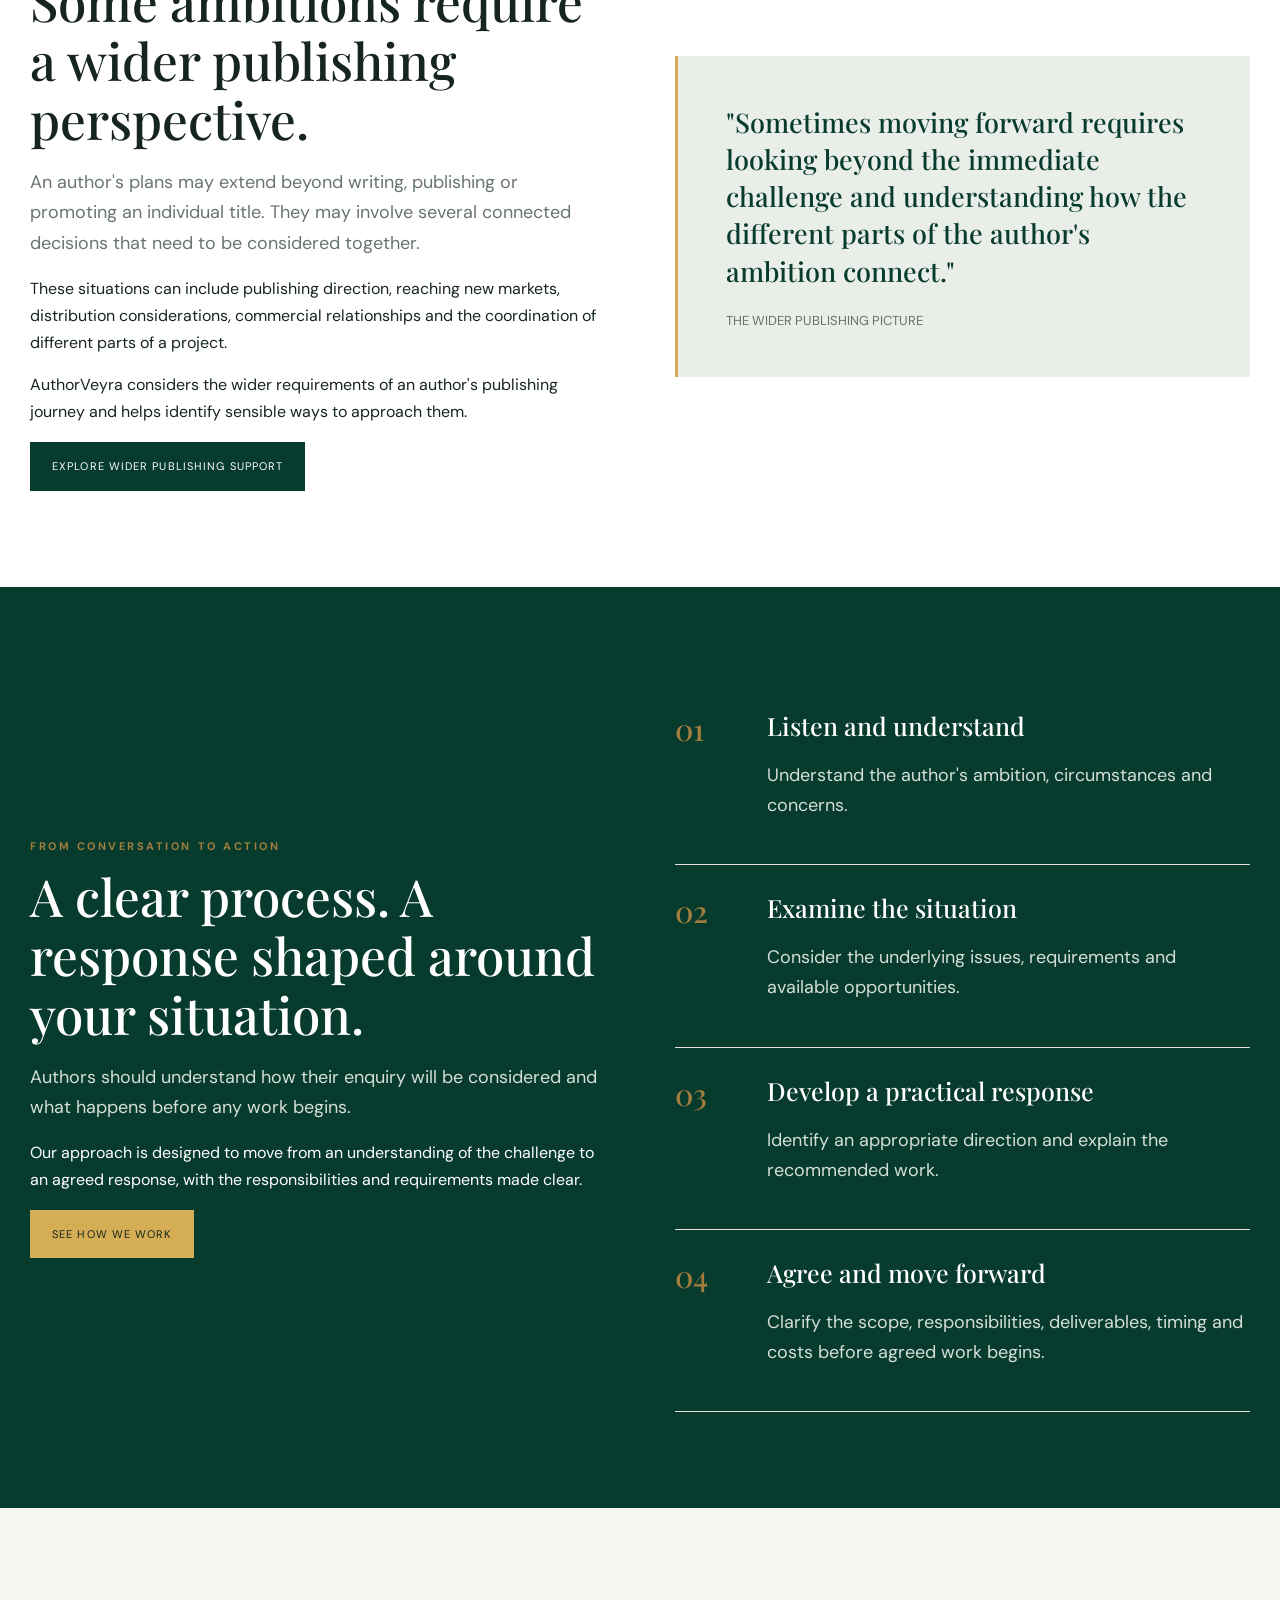
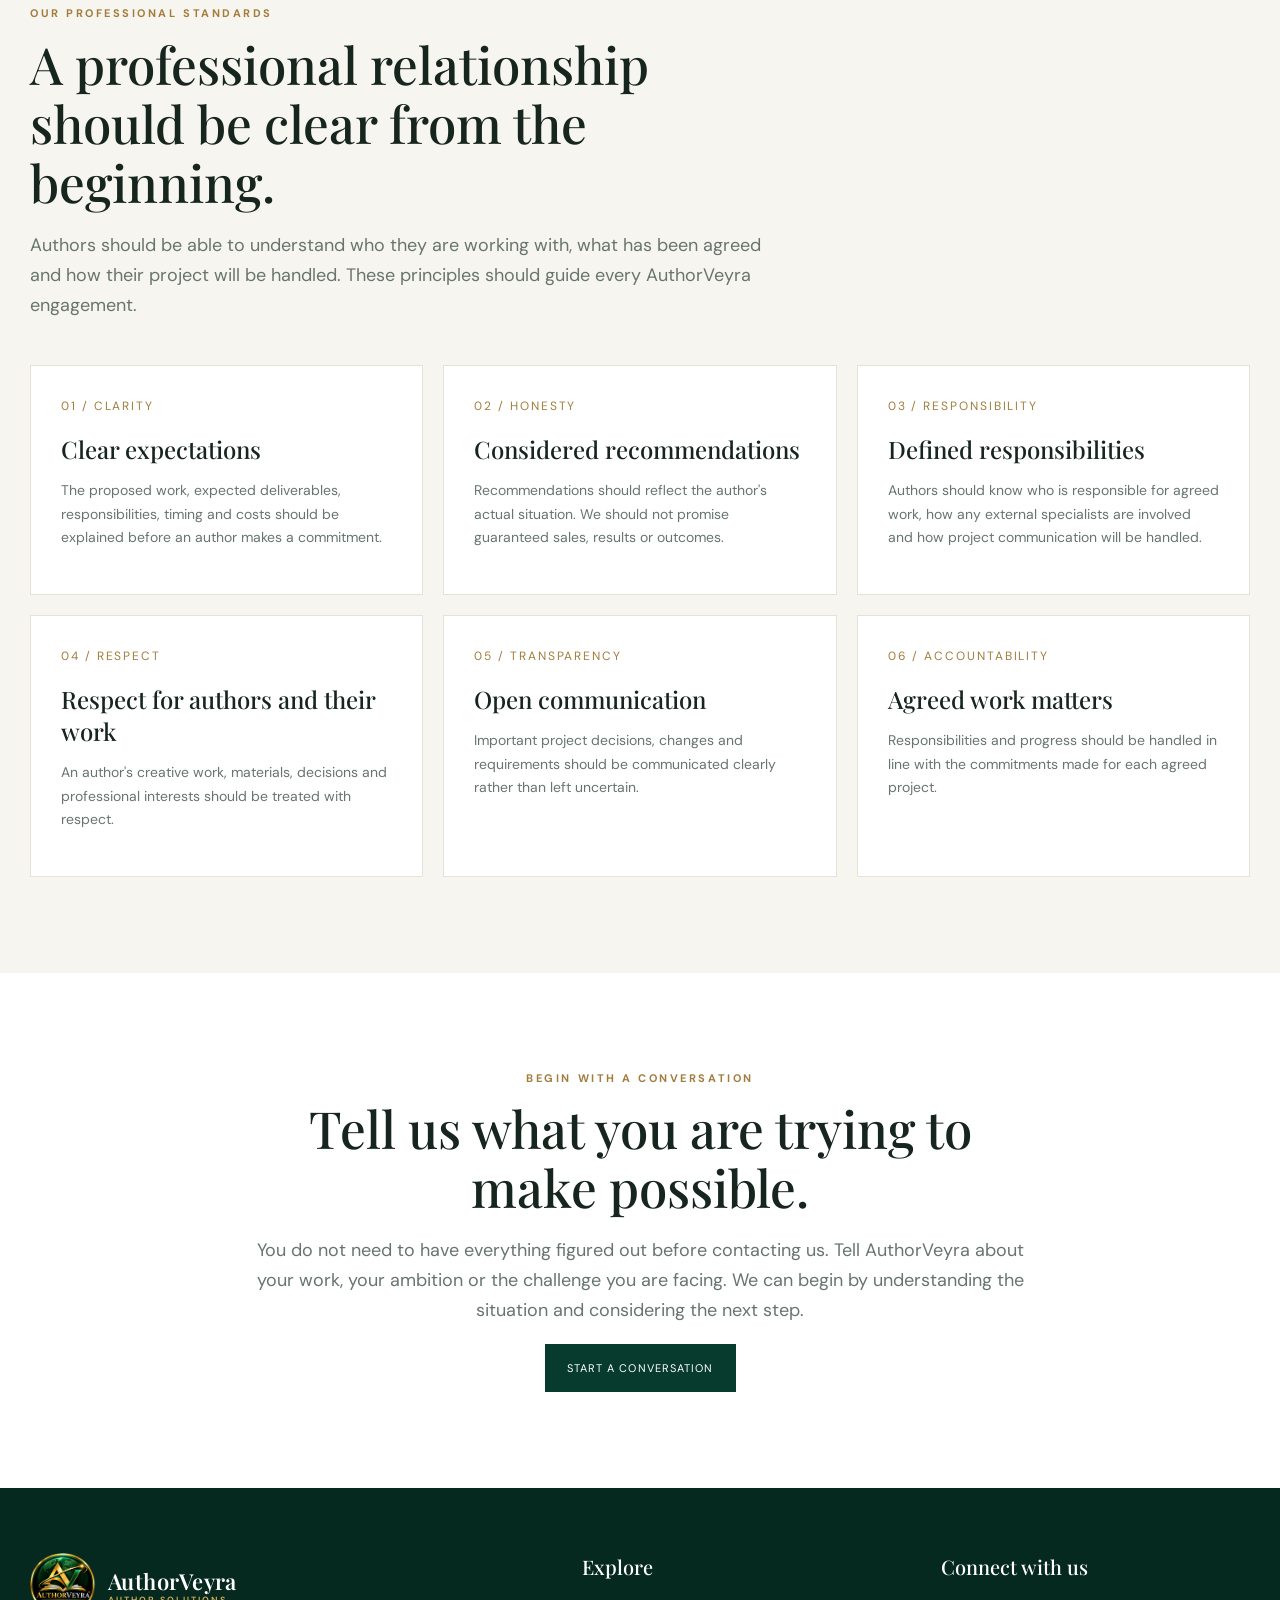
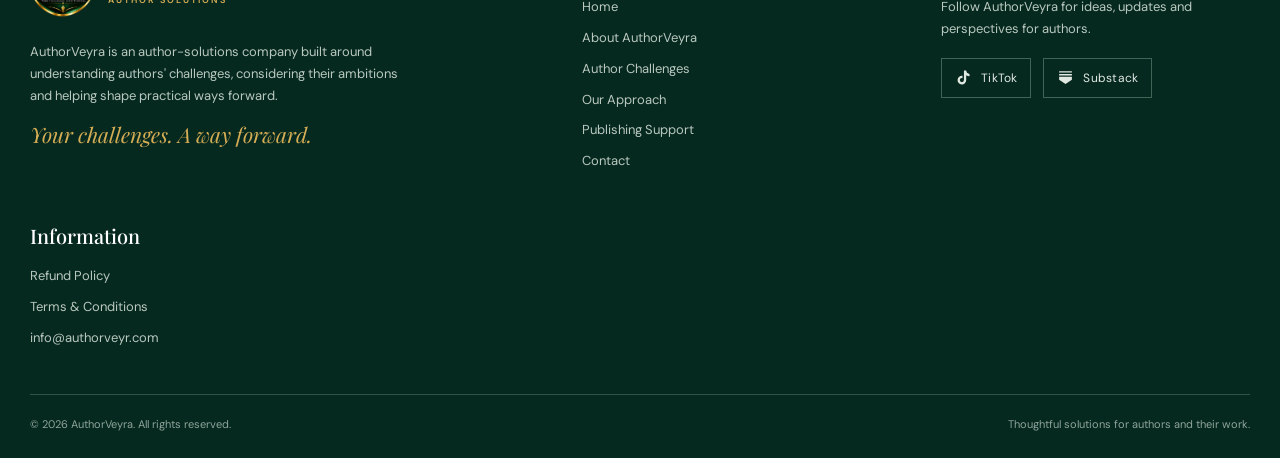
==== commit 29d957cb: "Update index.html" ====
--- a/index.html
+++ b/index.html
@@ -5,7 +5,7 @@
   <meta charset="utf-8">
   <meta name="viewport" content="width=device-width, initial-scale=1">
 
-  <meta name="description" content="AuthorVeyra helps authors understand challenges affecting their books, publishing work and wider ambitions, and find practical ways forward.">
+  <meta name="description" content="AuthorVeyra is an author-solutions company. We work with authors to understand their challenges, explore opportunities and develop practical ways forward for their books, publishing and wider ambitions.">
 
   <meta name="theme-color" content="#173f32">
 
@@ -22,7 +22,7 @@
     "url": "https://authorveyr.com/",
     "logo": "https://authorveyr.com/authorveyra-logo.png",
     "email": "info@authorveyr.com",
-    "description": "AuthorVeyra helps authors understand challenges affecting their books, publishing work and wider ambitions, and develop practical ways forward.",
+    "description": "AuthorVeyra is an author-solutions company working with authors to understand challenges, explore opportunities and develop practical ways forward for their books, publishing and wider ambitions.",
     "sameAs": [
       "https://www.tiktok.com/@veyra9407",
       "https://substack.com/@authorveyra"
@@ -36,7 +36,7 @@
   <!-- TOP BAR -->
   <div class="topbar">
     <div class="wrap">
-      <span>Thoughtful solutions for authors</span>
+      <span>An author-solutions company</span>
       <span>Your challenges. A way forward.</span>
     </div>
   </div>
@@ -47,17 +47,23 @@
     <div class="wrap navinner">
 
       <a class="brand" href="index.html">
-        <img src="authorveyra-logo.png" alt="AuthorVeyra logo">
+        <img src="authorveyra-logo.png" alt="AuthorVeyra official logo">
+
         <span class="brandname">
           AuthorVeyra
           <small>AUTHOR SOLUTIONS</small>
         </span>
       </a>
 
-      <button class="menu"
+      <button
+        class="menu"
         aria-label="Toggle navigation"
         aria-expanded="false"
-        onclick="const links=document.querySelector('.links');const isOpen=links.classList.toggle('open');this.setAttribute('aria-expanded',isOpen);">
+        onclick="
+          const links = document.querySelector('.links');
+          const isOpen = links.classList.toggle('open');
+          this.setAttribute('aria-expanded', isOpen);
+        ">
         ☰
       </button>
 
@@ -83,36 +89,39 @@
       <div class="wrap hero-grid">
 
         <div>
+
           <div class="eyebrow">
-            A different kind of support for authors
-          </div>
-
-          <h1>Your challenges. A way forward.</h1>
-
-          <p>
-            Every author has something they want to achieve.
-            But sometimes a challenge, an unanswered question
-            or an overlooked opportunity makes the next step
-            difficult to see.
-
-            AuthorVeyra helps authors understand what is happening,
-            identify what needs attention and work towards a
-            practical way forward.
+            A company built around authors and their ambitions
+          </div>
+
+          <h1>
+            Your challenges. A way forward.
+          </h1>
+
+          <p>
+            Every author's journey brings different questions,
+            obstacles and opportunities. Whether the challenge
+            concerns a book, a publishing decision or a wider
+            ambition, AuthorVeyra works to understand what is
+            needed and help develop a practical way forward.
           </p>
 
           <div class="hero-actions">
             <a class="btn light" href="contact.html">
-              Tell us what you want to achieve
+              Tell us what you need
             </a>
 
             <a class="btn outline" href="about.html">
               Get to know AuthorVeyra
             </a>
           </div>
+
         </div>
 
         <div class="hero-art">
-          <img src="authorveyra-logo.png" alt="AuthorVeyra">
+          <img
+            src="authorveyra-logo.png"
+            alt="AuthorVeyra company logo">
 
           <div class="art-note">
             Your challenges.<br>
@@ -124,460 +133,554 @@
     </section>
 
 
-    <!-- THE COMPANY'S PURPOSE -->
+    <!-- COMPANY PURPOSE -->
     <section class="section">
+
       <div class="wrap split">
 
         <div>
-          <div class="eyebrow">Why AuthorVeyra exists</div>
-
-          <h2>Because an author's challenges rarely come with ready-made answers.</h2>
+
+          <div class="eyebrow">
+            Why AuthorVeyra exists
+          </div>
+
+          <h2>
+            Authors deserve more than a list of services.
+          </h2>
 
           <p class="lead">
-            An author may know what they want to accomplish
-            without knowing exactly what is preventing progress
-            or what needs to happen next.
-          </p>
-
-          <p>
-            A book may struggle to reach its intended readers.
-            A publishing decision may involve unfamiliar choices.
-            An author's wider plans may require several connected
-            areas of work.
-          </p>
-
-          <p>
-            These situations are different. They deserve to be
-            understood on their own terms rather than treated
-            with the same predetermined response.
-          </p>
-
-          <p>
-            That is the thinking behind AuthorVeyra:
-            understand the author's situation first, then
-            determine a considered way forward.
+            An author's problem does not always fit neatly
+            into a predefined service or package. Sometimes
+            the real issue is not immediately clear. Sometimes
+            several different challenges are connected.
+          </p>
+
+          <p>
+            AuthorVeyra was established as a company to bring
+            a team-based, considered approach to the challenges
+            authors encounter throughout their work.
+          </p>
+
+          <p>
+            Rather than asking authors to choose from a fixed
+            list of services, we begin by understanding their
+            circumstances, what they want to accomplish and
+            what may be standing in the way.
           </p>
 
           <a class="btn" href="about.html">
-            Learn about our purpose
+            Learn about our company
           </a>
+
         </div>
 
         <div class="quote-panel">
-          <p>
-            "The right way forward begins with understanding
-            the challenge—not assuming the answer."
+
+          <p>
+            "The starting point is not what we want to sell.
+            It is understanding what the author actually needs."
           </p>
 
           <p style="font:13px 'DM Sans';color:#64736a;margin-top:22px">
             THE AUTHORVEYRA PRINCIPLE
           </p>
-        </div>
-
-      </div>
+
+        </div>
+
+      </div>
+
     </section>
 
 
-    <!-- AUTHOR PROBLEMS -->
+    <!-- UNDERSTANDING AUTHOR CHALLENGES -->
     <section class="section white">
+
       <div class="wrap">
 
         <div class="section-head">
-          <div class="eyebrow">Understanding the challenges</div>
-
-          <h2>What is standing between you and what you want to achieve?</h2>
+
+          <div class="eyebrow">
+            Understanding the bigger picture
+          </div>
+
+          <h2>
+            Every author has a different situation.
+          </h2>
 
           <p class="lead">
-            The difficulty may concern one book, your publishing
-            decisions or a much wider ambition. Here are examples
-            of situations authors may need help working through.
-          </p>
-        </div>
+            The challenge may be connected to one book,
+            several books, a publishing decision or the
+            direction of an author's wider work.
+            We take the time to understand the situation
+            before considering what should happen next.
+          </p>
+
+        </div>
+
 
         <div class="grid3">
 
           <div class="tile">
-            <div class="num">01 / REACHING READERS</div>
-
-            <h3>Your book is not reaching the right audience</h3>
+
+            <div class="num">THE BOOK</div>
+
+            <h3>
+              When a book is not achieving what you hoped
+            </h3>
 
             <p>
-              You have published your work, but the readers
-              most likely to value it are not discovering it
-              or recognising why it matters to them.
+              Perhaps the book is not reaching the readers
+              you intended, its value is not being communicated
+              clearly, or its current presentation needs attention.
             </p>
-          </div>
+
+          </div>
+
 
           <div class="tile">
-            <div class="num">02 / CLARITY</div>
-
-            <h3>Your book is not communicating its value clearly</h3>
+
+            <div class="num">THE AUTHOR</div>
+
+            <h3>
+              When your wider ambitions need direction
+            </h3>
 
             <p>
-              The way your book is presented may not fully
-              communicate its purpose, intended readership,
-              distinctive value or relevance.
+              You may be developing your author identity,
+              building a readership, connecting your work
+              or considering what your next stage should involve.
             </p>
-          </div>
+
+          </div>
+
 
           <div class="tile">
-            <div class="num">03 / NEXT STEPS</div>
-
-            <h3>You are unsure what to do next</h3>
+
+            <div class="num">THE PUBLISHING JOURNEY</div>
+
+            <h3>
+              When the next step is more complicated
+            </h3>
 
             <p>
-              You have ideas and ambitions for your work,
-              but need to understand which opportunities
-              deserve attention and where to begin.
+              New publishing decisions, distribution questions,
+              international opportunities and connected project
+              requirements may need a broader perspective.
             </p>
-          </div>
-
-          <div class="tile">
-            <div class="num">04 / PUBLISHING DECISIONS</div>
-
-            <h3>You are facing unfamiliar publishing decisions</h3>
-
-            <p>
-              You may be considering new markets, publishing
-              arrangements, distribution options or other
-              decisions that require careful evaluation.
-            </p>
-          </div>
-
-          <div class="tile">
-            <div class="num">05 / WIDER AMBITIONS</div>
-
-            <h3>Your ambitions extend beyond one book</h3>
-
-            <p>
-              Your catalogue, expertise, creative ideas or
-              future plans may hold opportunities that need
-              a more connected approach.
-            </p>
-          </div>
-
-          <div class="tile">
-            <div class="num">06 / COMPLEX PROJECTS</div>
-
-            <h3>Your plans involve several moving parts</h3>
-
-            <p>
-              You may need to bring together different
-              decisions, people, capabilities and activities
-              to move a publishing project forward.
-            </p>
-          </div>
-
-        </div>
+
+          </div>
+
+        </div>
+
 
         <div style="text-align:center;margin-top:35px">
+
           <a class="btn" href="challenges.html">
-            Explore the challenges authors face
+            Explore the challenges we understand
           </a>
-        </div>
-
-      </div>
+
+        </div>
+
+      </div>
+
     </section>
 
 
-    <!-- BEYOND THE BOOK -->
+    <!-- OUR WAY OF THINKING -->
     <section class="section">
+
       <div class="wrap split">
 
         <div>
-          <div class="eyebrow">A wider understanding</div>
-
-          <h2>Sometimes the real challenge is bigger than the book.</h2>
+
+          <div class="eyebrow">
+            A considered company approach
+          </div>
+
+          <h2>
+            Understand the problem before deciding on the response.
+          </h2>
 
           <p class="lead">
-            What appears to be a problem with one part of an
-            author's work may be connected to something much wider.
-          </p>
-
-          <p>
-            A book that is not reaching its intended audience
-            may require a closer look at its positioning and
-            presentation. A publishing ambition may involve
-            market research, distribution decisions or suitable
-            professional relationships.
-          </p>
-
-          <p>
-            We consider the wider circumstances where they
-            matter. This helps us avoid treating an isolated
-            symptom as though it were the entire problem.
-          </p>
-
-          <p>
-            The aim is to understand the full situation before
-            deciding what should happen next.
+            A recommendation is only useful when it addresses
+            the real situation. That is why we do not assume
+            that the first problem an author mentions is
+            necessarily the only issue that needs attention.
+          </p>
+
+          <p>
+            We consider the author's objectives, the work
+            involved, the available possibilities and the
+            practical requirements of moving forward.
+          </p>
+
+          <p>
+            The response should be shaped around what the
+            situation requires—not around a predetermined
+            package.
+          </p>
+
+          <a class="btn" href="approach.html">
+            Discover our approach
+          </a>
+
+        </div>
+
+
+        <div class="quote-panel">
+
+          <p>
+            "Different challenges require different thinking.
+            The right response begins with understanding
+            the whole situation."
+          </p>
+
+          <p style="font:13px 'DM Sans';color:#64736a;margin-top:22px">
+            HOW WE THINK
+          </p>
+
+        </div>
+
+      </div>
+
+    </section>
+
+
+    <!-- WIDER PUBLISHING AMBITIONS -->
+    <section class="section white">
+
+      <div class="wrap split">
+
+        <div>
+
+          <div class="eyebrow">
+            Beyond individual book challenges
+          </div>
+
+          <h2>
+            Some ambitions require a wider publishing perspective.
+          </h2>
+
+          <p class="lead">
+            An author's plans may extend beyond writing,
+            publishing or promoting an individual title.
+            They may involve several connected decisions
+            that need to be considered together.
+          </p>
+
+          <p>
+            These situations can include publishing direction,
+            reaching new markets, distribution considerations,
+            commercial relationships and the coordination
+            of different parts of a project.
+          </p>
+
+          <p>
+            AuthorVeyra considers the wider requirements
+            of an author's publishing journey and helps
+            identify sensible ways to approach them.
           </p>
 
           <a class="btn" href="publishing-support.html">
-            Explore wider publishing challenges
+            Explore wider publishing support
           </a>
-        </div>
+
+        </div>
+
 
         <div class="quote-panel">
-          <p>
-            "A problem rarely becomes clearer by looking
-            at only one part of the picture."
+
+          <p>
+            "Sometimes moving forward requires looking
+            beyond the immediate challenge and understanding
+            how the different parts of the author's ambition
+            connect."
           </p>
 
           <p style="font:13px 'DM Sans';color:#64736a;margin-top:22px">
-            A WIDER VIEW OF AUTHOR NEEDS
-          </p>
-        </div>
-
-      </div>
+            THE WIDER PUBLISHING PICTURE
+          </p>
+
+        </div>
+
+      </div>
+
     </section>
 
 
     <!-- HOW WE WORK -->
-    <section class="section white">
-      <div class="wrap">
-
-        <div class="section-head">
-          <div class="eyebrow">How we approach each situation</div>
-
-          <h2>We understand first. Then we work out the way forward.</h2>
+    <section class="section green">
+
+      <div class="wrap split">
+
+        <div>
+
+          <div class="eyebrow">
+            From conversation to action
+          </div>
+
+          <h2>
+            A clear process. A response shaped around your situation.
+          </h2>
 
           <p class="lead">
-            We do not assume that every author needs the same
-            response. Our approach is shaped by the challenge,
-            the author's objectives and what the situation requires.
-          </p>
-        </div>
-
-        <div class="grid3">
-
-          <div class="tile">
-            <div class="num">01 / LISTEN</div>
-
-            <h3>Understand your situation</h3>
-
-            <p>
-              We begin with your ambitions, concerns,
-              current circumstances and what you hope
-              to make possible.
-            </p>
-          </div>
-
-          <div class="tile">
-            <div class="num">02 / EXAMINE</div>
-
-            <h3>Identify what needs attention</h3>
-
-            <p>
-              We examine the relevant details, consider
-              the underlying issues and distinguish
-              immediate problems from wider opportunities.
-            </p>
-          </div>
-
-          <div class="tile">
-            <div class="num">03 / DEVELOP</div>
-
-            <h3>Work out a practical response</h3>
-
-            <p>
-              We consider possible ways forward and
-              identify an approach that reflects
-              your actual objectives.
-            </p>
-          </div>
-
-          <div class="tile">
-            <div class="num">04 / AGREE</div>
-
-            <h3>Establish what happens next</h3>
-
-            <p>
-              We clarify the proposed work, responsibilities,
-              expected deliverables, costs and any
-              relevant limitations before proceeding.
-            </p>
-          </div>
-
-          <div class="tile">
-            <div class="num">05 / ACT</div>
-
-            <h3>Move the agreed work forward</h3>
-
-            <p>
-              Depending on the project, we may provide
-              guidance, carry out agreed work directly
-              or coordinate appropriate specialists.
-            </p>
-          </div>
-
-          <div class="tile">
-            <div class="num">06 / REVIEW</div>
-
-            <h3>Maintain a clear working relationship</h3>
-
-            <p>
-              We communicate about progress, address
-              relevant questions and review the next
-              steps within the agreed scope.
-            </p>
-          </div>
-
-        </div>
-
-        <div style="text-align:center;margin-top:35px">
-          <a class="btn" href="approach.html">
-            Understand our approach
+            Authors should understand how their enquiry
+            will be considered and what happens before
+            any work begins.
+          </p>
+
+          <p>
+            Our approach is designed to move from an
+            understanding of the challenge to an agreed
+            response, with the responsibilities and
+            requirements made clear.
+          </p>
+
+          <a class="btn light" href="approach.html">
+            See how we work
           </a>
-        </div>
-
-      </div>
-    </section>
-
-
-    <!-- TRANSPARENCY AND TRUST -->
-    <section class="section">
-      <div class="wrap split">
-
-        <div>
-          <div class="eyebrow">Clarity and responsibility</div>
-
-          <h2>You should understand what you are agreeing to.</h2>
-
-          <p class="lead">
-            Good working relationships depend on clear
-            expectations, honest communication and
-            an understanding of responsibilities.
-          </p>
-
-          <p>
-            Before an agreed project begins, the intended
-            work, scope, deliverables, costs and relevant
-            responsibilities should be clear.
-          </p>
-
-          <p>
-            Where a project requires external specialists
-            or other providers, their involvement and
-            respective responsibilities should also be
-            explained before arrangements are made.
-          </p>
-
-          <p>
-            We believe authors should be able to make
-            informed decisions about the work being
-            proposed and the people involved.
-          </p>
-
-          <a class="btn" href="approach.html">
-            Learn how projects are handled
-          </a>
-        </div>
-
-        <div class="quote-panel">
-          <p>
-            "Clear expectations make better working
-            relationships possible."
-          </p>
-
-          <p style="font:13px 'DM Sans';color:#64736a;margin-top:22px">
-            OUR COMMITMENT TO CLARITY
-          </p>
-        </div>
-
-      </div>
-    </section>
-
-
-    <!-- GREEN PROCESS SECTION -->
-    <section class="section green">
-      <div class="wrap split">
-
-        <div>
-          <div class="eyebrow">Start where you are</div>
-
-          <h2>You do not need to have everything figured out.</h2>
-
-          <p class="lead">
-            You may already know exactly what you need.
-            Or you may only know that something is not
-            working as expected.
-          </p>
-
-          <p class="lead">
-            Either way, the first conversation can begin
-            with the situation as it stands.
-          </p>
-
-          <a class="btn light" href="contact.html">
-            Tell us about your situation
-          </a>
-        </div>
+
+        </div>
+
 
         <div>
 
           <div class="step">
+
             <div class="stepno">01</div>
+
             <div>
-              <h3>Tell us what matters</h3>
+              <h3>Listen and understand</h3>
+
               <p class="lead">
-                Explain your ambition, challenge or question.
+                Understand the author's ambition,
+                circumstances and concerns.
               </p>
             </div>
-          </div>
+
+          </div>
+
 
           <div class="step">
+
             <div class="stepno">02</div>
+
             <div>
-              <h3>We consider the situation</h3>
+              <h3>Examine the situation</h3>
+
               <p class="lead">
-                We look at the information and what may
-                need further attention.
+                Consider the underlying issues,
+                requirements and available opportunities.
               </p>
             </div>
-          </div>
+
+          </div>
+
 
           <div class="step">
+
             <div class="stepno">03</div>
+
             <div>
-              <h3>We discuss a way forward</h3>
+              <h3>Develop a practical response</h3>
+
               <p class="lead">
-                If there is a suitable way to help,
-                we explain the proposed next steps.
+                Identify an appropriate direction
+                and explain the recommended work.
               </p>
             </div>
-          </div>
-
-        </div>
-
-      </div>
+
+          </div>
+
+
+          <div class="step">
+
+            <div class="stepno">04</div>
+
+            <div>
+              <h3>Agree and move forward</h3>
+
+              <p class="lead">
+                Clarify the scope, responsibilities,
+                deliverables, timing and costs before
+                agreed work begins.
+              </p>
+            </div>
+
+          </div>
+
+        </div>
+
+      </div>
+
     </section>
 
 
-    <!-- FINAL CALL TO ACTION -->
+    <!-- COMPANY STANDARDS -->
     <section class="section">
-      <div class="wrap"
-        style="text-align:center;max-width:780px">
-
-        <div class="eyebrow">Your next step</div>
-
-        <h2>What are you trying to make possible?</h2>
+
+      <div class="wrap">
+
+        <div class="section-head">
+
+          <div class="eyebrow">
+            Our professional standards
+          </div>
+
+          <h2>
+            A professional relationship should be clear from the beginning.
+          </h2>
+
+          <p class="lead">
+            Authors should be able to understand who they are
+            working with, what has been agreed and how their
+            project will be handled. These principles should
+            guide every AuthorVeyra engagement.
+          </p>
+
+        </div>
+
+
+        <div class="grid3">
+
+          <div class="tile">
+
+            <div class="num">01 / CLARITY</div>
+
+            <h3>
+              Clear expectations
+            </h3>
+
+            <p>
+              The proposed work, expected deliverables,
+              responsibilities, timing and costs should
+              be explained before an author makes a commitment.
+            </p>
+
+          </div>
+
+
+          <div class="tile">
+
+            <div class="num">02 / HONESTY</div>
+
+            <h3>
+              Considered recommendations
+            </h3>
+
+            <p>
+              Recommendations should reflect the author's
+              actual situation. We should not promise
+              guaranteed sales, results or outcomes.
+            </p>
+
+          </div>
+
+
+          <div class="tile">
+
+            <div class="num">03 / RESPONSIBILITY</div>
+
+            <h3>
+              Defined responsibilities
+            </h3>
+
+            <p>
+              Authors should know who is responsible for
+              agreed work, how any external specialists
+              are involved and how project communication
+              will be handled.
+            </p>
+
+          </div>
+
+
+          <div class="tile">
+
+            <div class="num">04 / RESPECT</div>
+
+            <h3>
+              Respect for authors and their work
+            </h3>
+
+            <p>
+              An author's creative work, materials,
+              decisions and professional interests
+              should be treated with respect.
+            </p>
+
+          </div>
+
+
+          <div class="tile">
+
+            <div class="num">05 / TRANSPARENCY</div>
+
+            <h3>
+              Open communication
+            </h3>
+
+            <p>
+              Important project decisions, changes
+              and requirements should be communicated
+              clearly rather than left uncertain.
+            </p>
+
+          </div>
+
+
+          <div class="tile">
+
+            <div class="num">06 / ACCOUNTABILITY</div>
+
+            <h3>
+              Agreed work matters
+            </h3>
+
+            <p>
+              Responsibilities and progress should be
+              handled in line with the commitments
+              made for each agreed project.
+            </p>
+
+          </div>
+
+        </div>
+
+      </div>
+
+    </section>
+
+
+    <!-- FINAL CTA -->
+    <section class="section white">
+
+      <div
+        class="wrap"
+        style="text-align:center;max-width:800px">
+
+        <div class="eyebrow">
+          Begin with a conversation
+        </div>
+
+        <h2>
+          Tell us what you are trying to make possible.
+        </h2>
 
         <p class="lead">
-          Tell us about your book, your publishing plans,
-          the challenge you are facing or the ambition
-          you want to pursue.
-
-          You do not need to know the solution before
-          getting in touch. We can begin by understanding
-          where you are and what you want to achieve.
+          You do not need to have everything figured out
+          before contacting us. Tell AuthorVeyra about
+          your work, your ambition or the challenge
+          you are facing. We can begin by understanding
+          the situation and considering the next step.
         </p>
 
         <a class="btn" href="contact.html">
-          Start a conversation with AuthorVeyra
+          Start a conversation
         </a>
 
       </div>
+
     </section>
 
   </main>
@@ -585,12 +688,17 @@
 
   <!-- FOOTER -->
   <footer class="footer">
+
     <div class="wrap">
 
       <div class="footgrid">
 
-        <div>
+
+        <!-- COMPANY -->
+        <div>
+
           <a class="brand" href="index.html">
+
             <img src="authorveyra-logo.png" alt="">
 
             <span class="brandname" style="color:white">
@@ -599,34 +707,50 @@
                 AUTHOR SOLUTIONS
               </small>
             </span>
+
           </a>
 
           <p style="max-width:370px;margin-top:22px">
-            We help authors understand the challenges
-            affecting their work and consider practical
-            ways to move towards their ambitions.
+            AuthorVeyra is an author-solutions company
+            built around understanding authors' challenges,
+            considering their ambitions and helping shape
+            practical ways forward.
           </p>
 
           <div class="tagline">
             Your challenges. A way forward.
           </div>
-        </div>
-
-
-        <div>
+
+        </div>
+
+
+        <!-- EXPLORE -->
+        <div>
+
           <h4>Explore</h4>
 
           <div class="footlinks">
+
+            <a href="index.html">Home</a>
+
             <a href="about.html">About AuthorVeyra</a>
+
             <a href="challenges.html">Author Challenges</a>
+
             <a href="approach.html">Our Approach</a>
+
             <a href="publishing-support.html">Publishing Support</a>
+
             <a href="contact.html">Contact</a>
-          </div>
-        </div>
-
-
-        <div>
+
+          </div>
+
+        </div>
+
+
+        <!-- SOCIAL -->
+        <div>
+
           <h4>Connect with us</h4>
 
           <p>
@@ -636,7 +760,8 @@
 
           <div class="social-links">
 
-            <a class="social-link"
+            <a
+              class="social-link"
               href="https://www.tiktok.com/@veyra9407"
               target="_blank"
               rel="noopener noreferrer"
@@ -647,10 +772,12 @@
               </svg>
 
               TikTok
+
             </a>
 
 
-            <a class="social-link"
+            <a
+              class="social-link"
               href="https://substack.com/@authorveyra"
               target="_blank"
               rel="noopener noreferrer"
@@ -661,28 +788,42 @@
               </svg>
 
               Substack
+
             </a>
 
           </div>
-        </div>
-
-
-        <div>
+
+        </div>
+
+
+        <!-- INFORMATION -->
+        <div>
+
           <h4>Information</h4>
 
           <div class="footlinks">
-            <a href="refund-policy.html">Refund Policy</a>
-            <a href="terms.html">Terms & Conditions</a>
+
+            <a href="refund-policy.html">
+              Refund Policy
+            </a>
+
+            <a href="terms.html">
+              Terms & Conditions
+            </a>
+
             <a href="mailto:info@authorveyr.com">
               info@authorveyr.com
             </a>
-          </div>
+
+          </div>
+
         </div>
 
       </div>
 
 
       <div class="copyright">
+
         <span>
           © 2026 AuthorVeyra. All rights reserved.
         </span>
@@ -690,9 +831,11 @@
         <span>
           Thoughtful solutions for authors and their work.
         </span>
+
       </div>
 
     </div>
+
   </footer>
 
 </body>
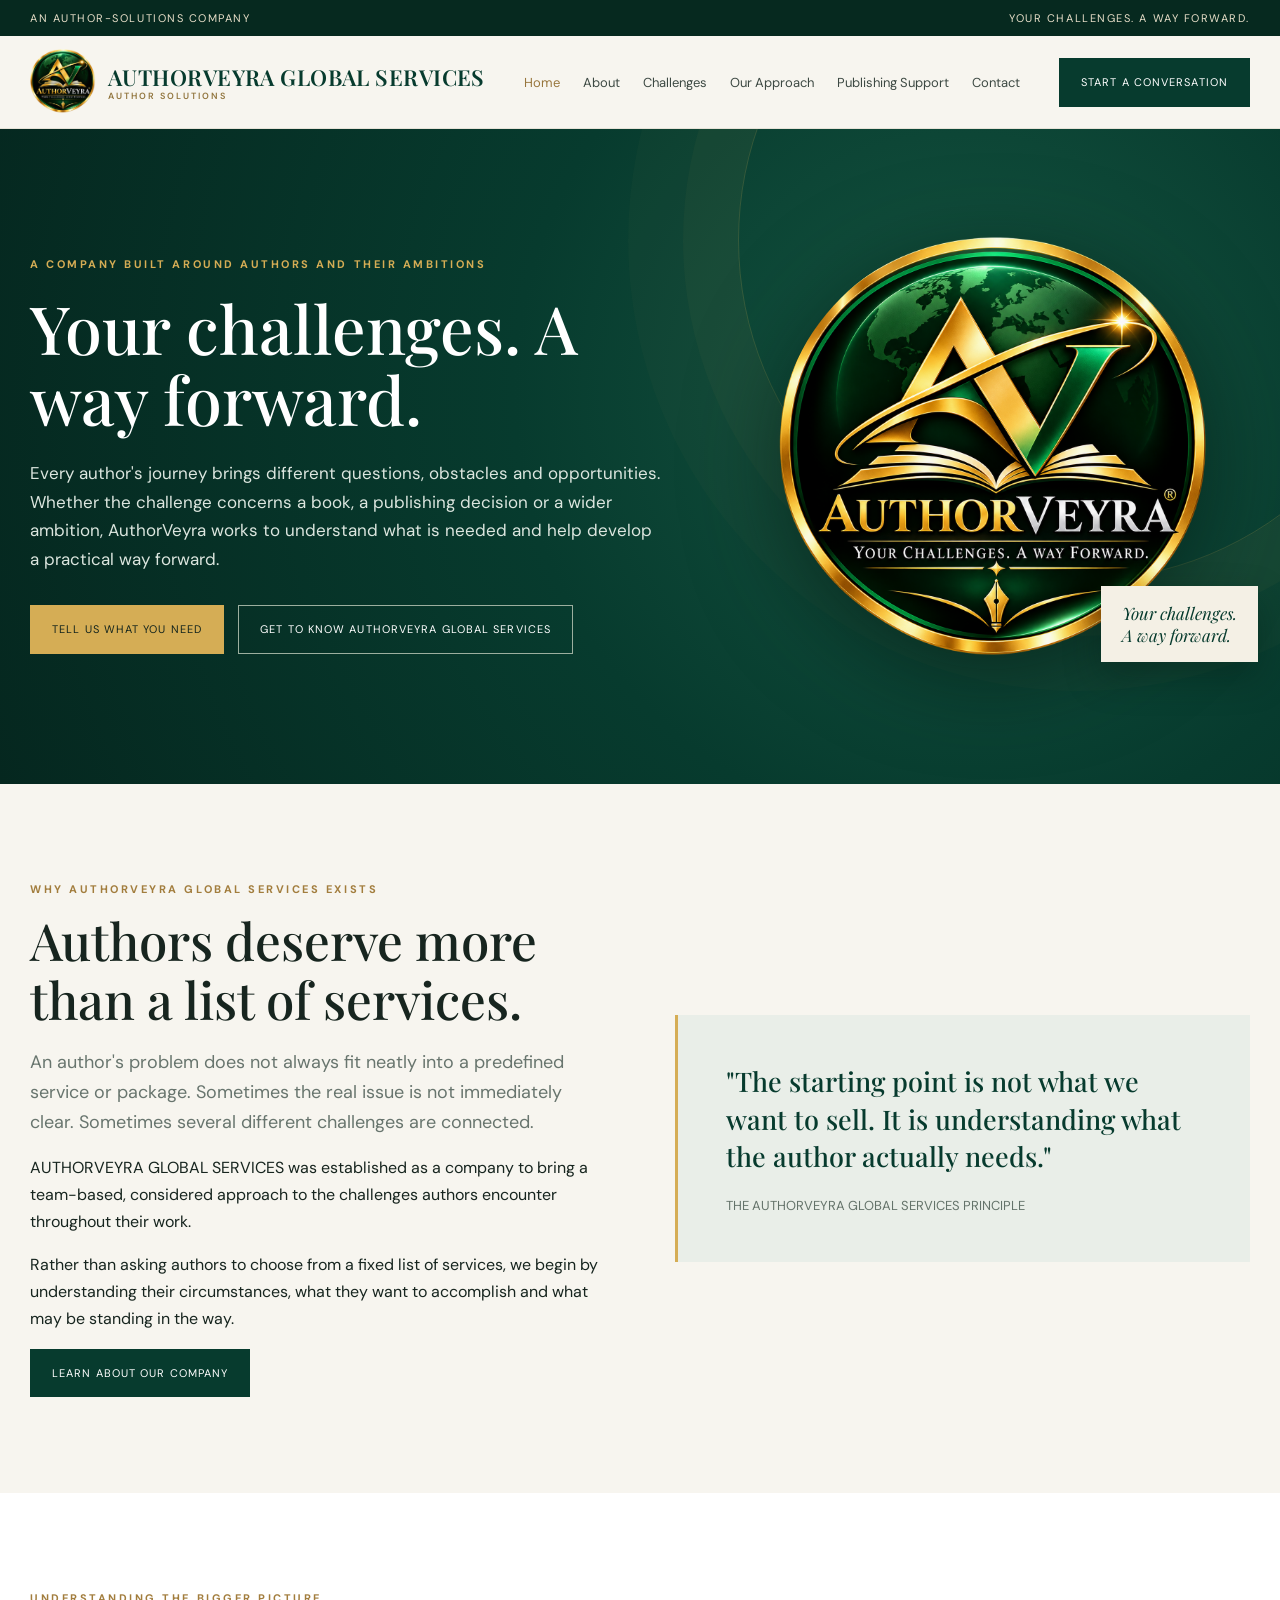
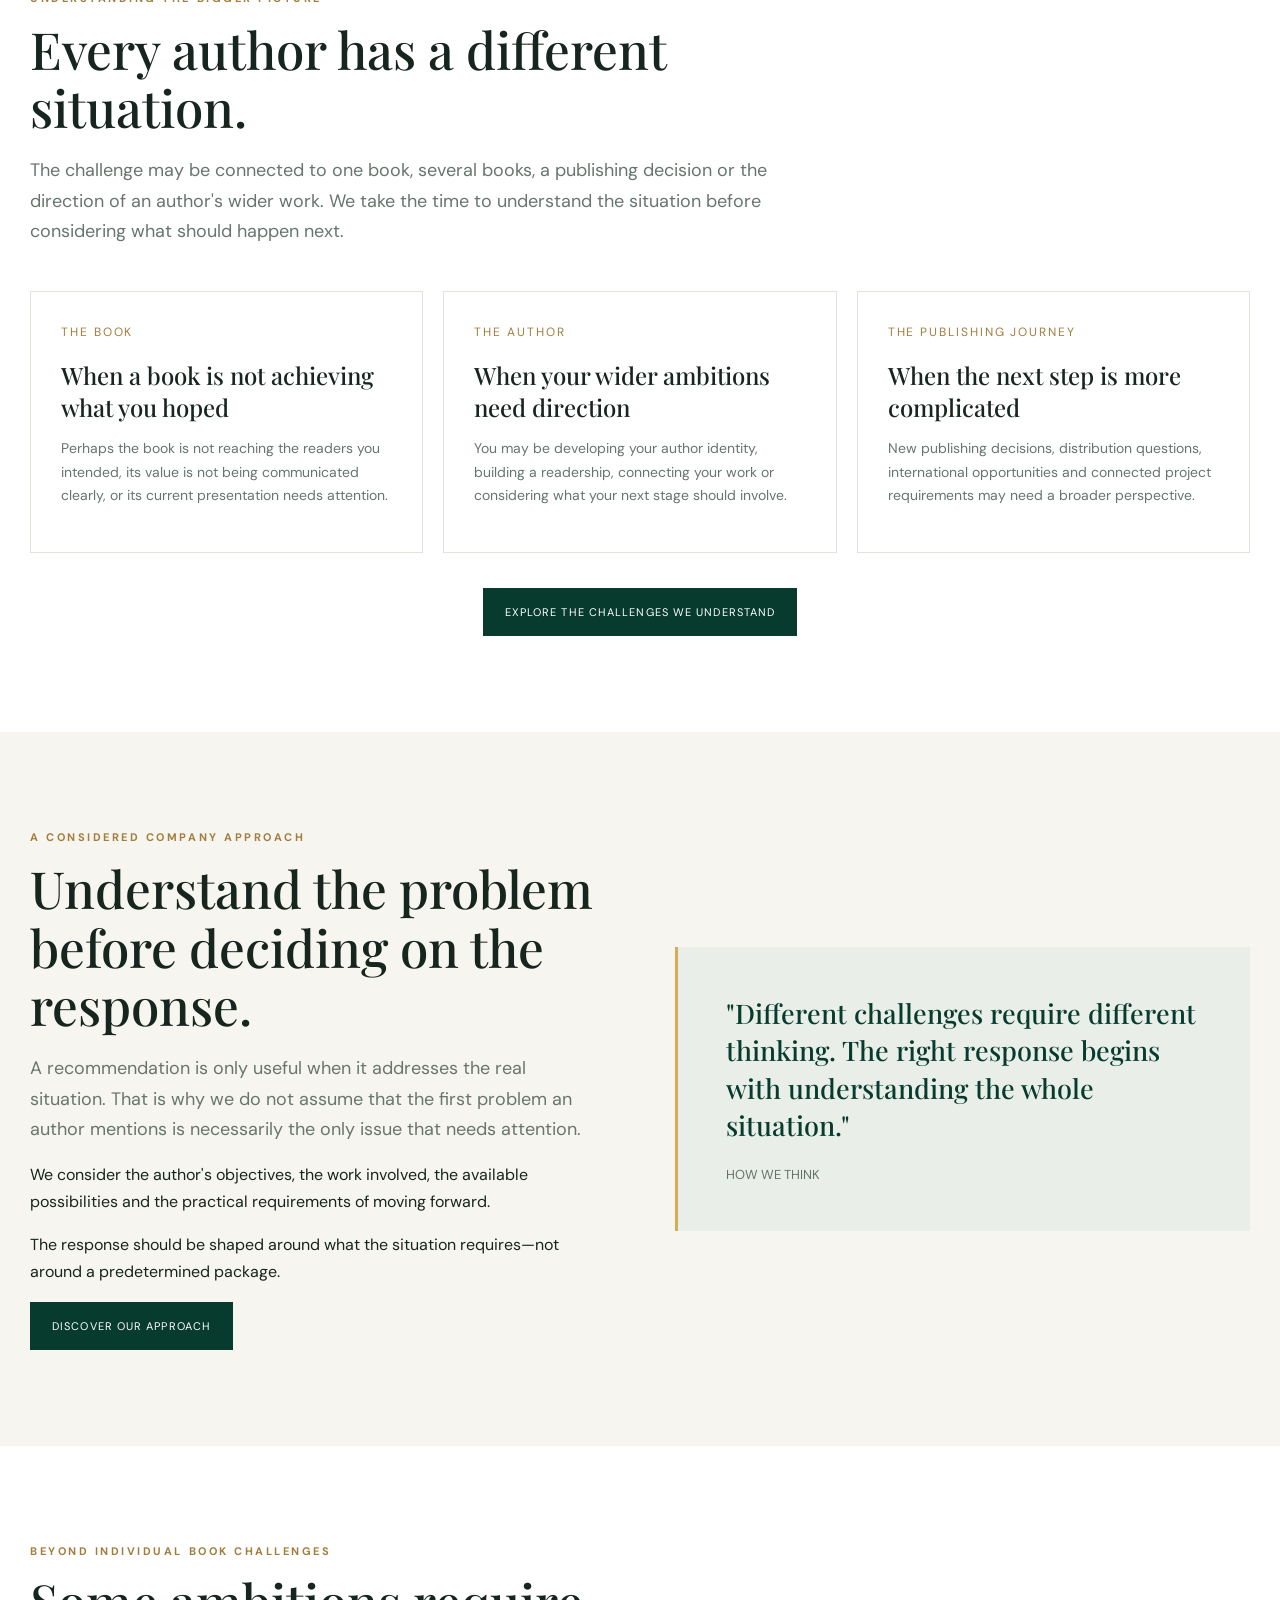
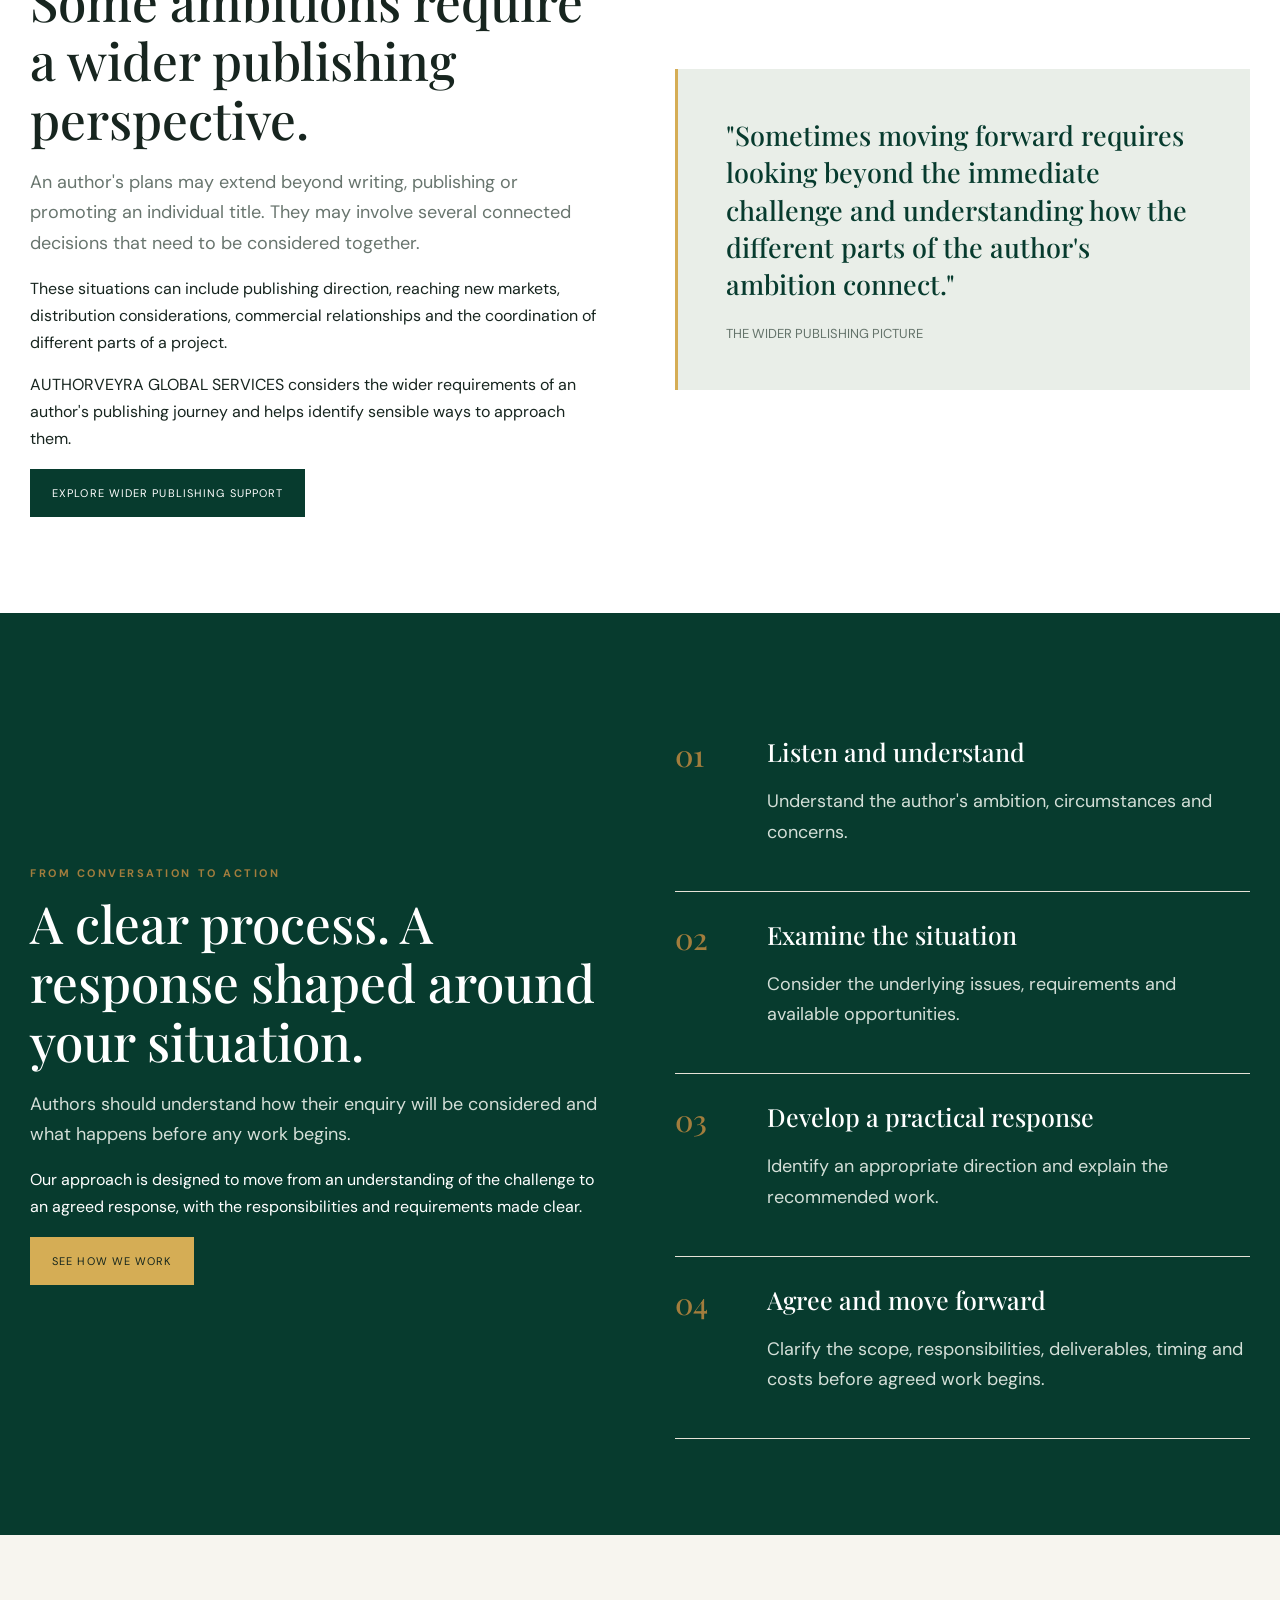
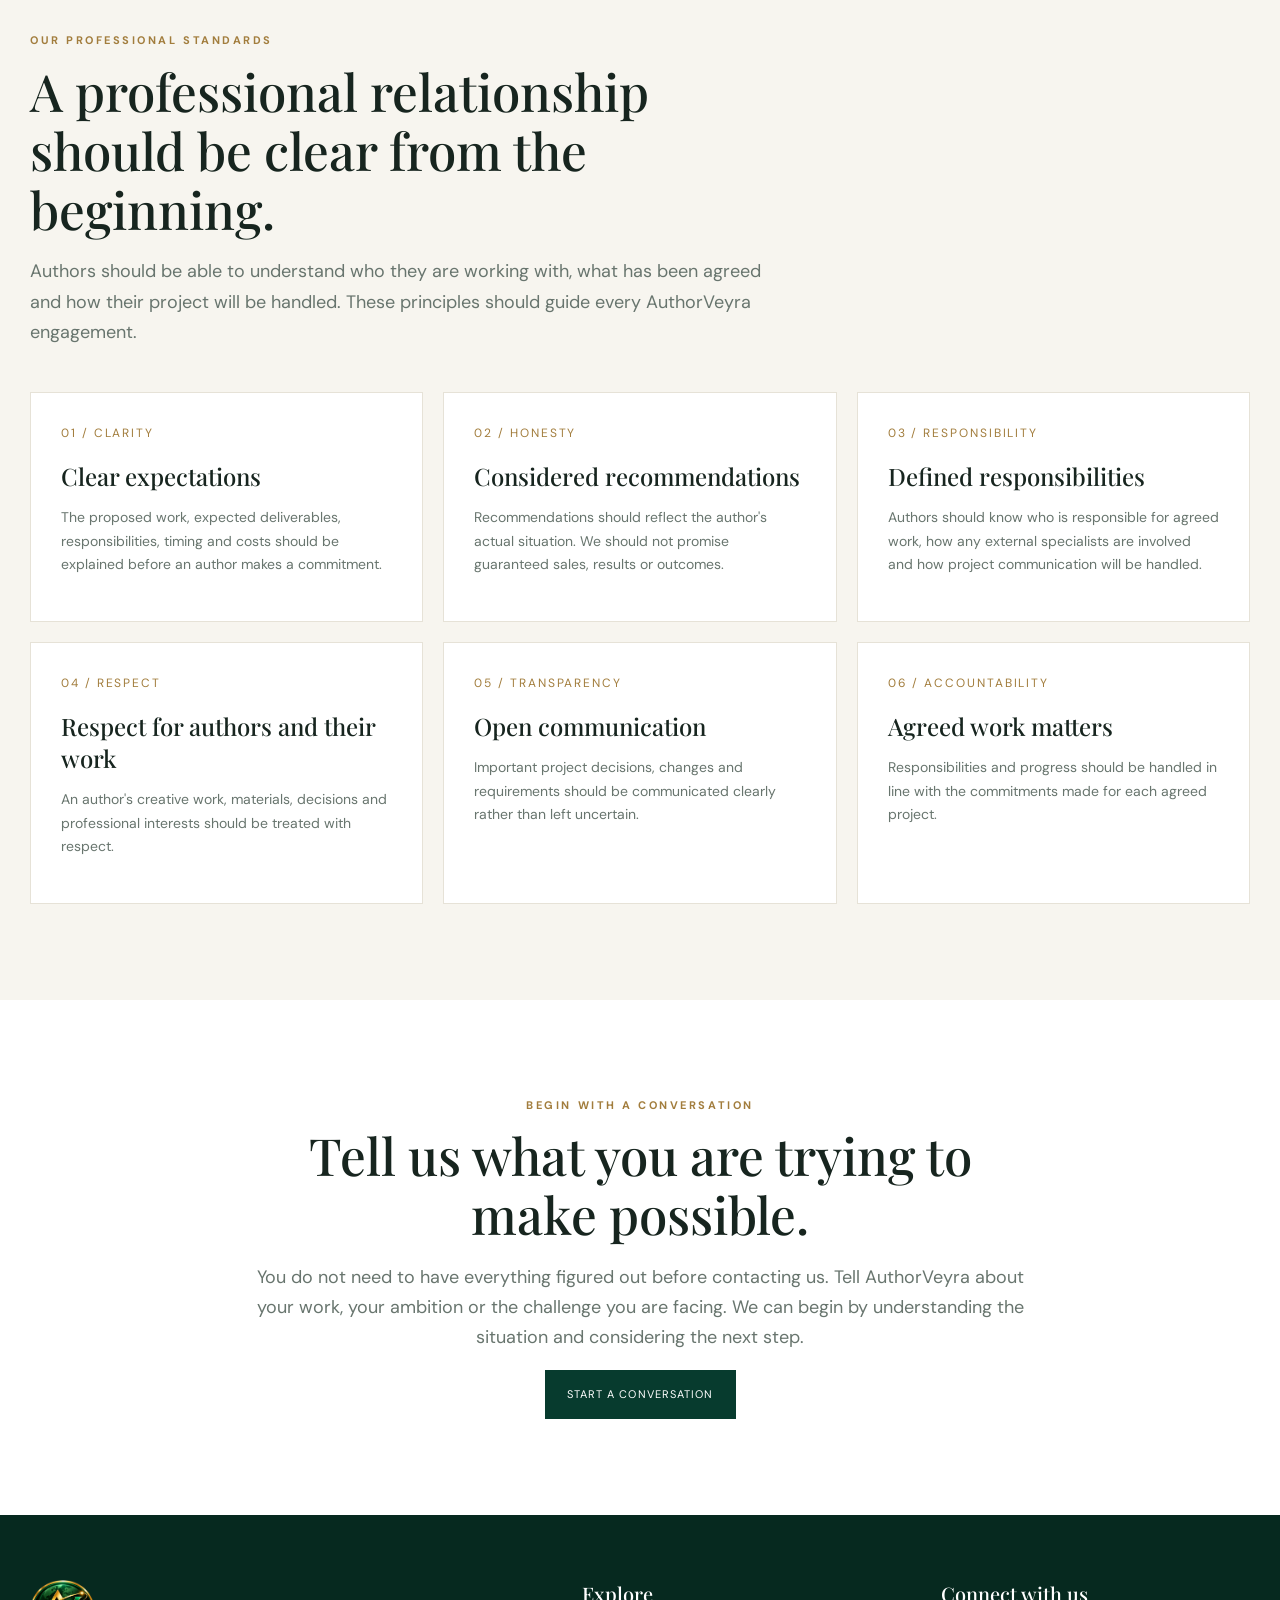
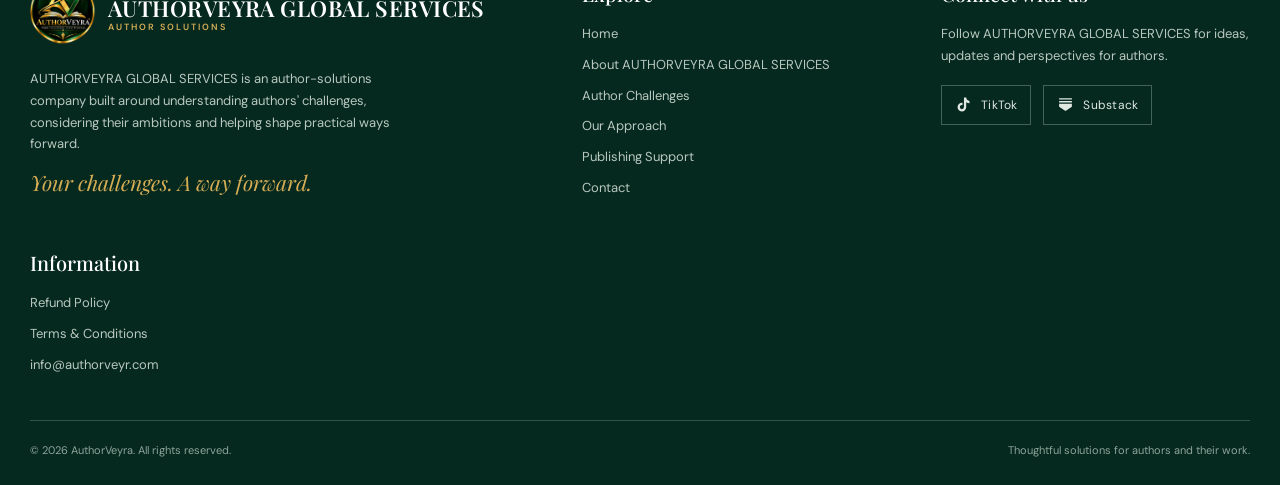
==== commit a08a7b29: "Update index.html" ====
--- a/index.html
+++ b/index.html
@@ -5,11 +5,11 @@
   <meta charset="utf-8">
   <meta name="viewport" content="width=device-width, initial-scale=1">
 
-  <meta name="description" content="AuthorVeyra is an author-solutions company. We work with authors to understand their challenges, explore opportunities and develop practical ways forward for their books, publishing and wider ambitions.">
+  <meta name="description" content="AUTHORVEYRA GLOBAL SERVICES is an author-solutions company. We work with authors to understand their challenges, explore opportunities and develop practical ways forward for their books, publishing and wider ambitions.">
 
   <meta name="theme-color" content="#173f32">
 
-  <title>AuthorVeyra | Your Challenges. A Way Forward.</title>
+  <title>AUTHORVEYRA GLOBAL SERVICES | Your Challenges. A Way Forward.</title>
 
   <link rel="icon" href="authorveyra-logo.png">
   <link rel="stylesheet" href="styles.css">
@@ -18,11 +18,11 @@
   {
     "@context": "https://schema.org",
     "@type": "Organization",
-    "name": "AuthorVeyra",
+    "name": "AUTHORVEYRA GLOBAL SERVICES",
     "url": "https://authorveyr.com/",
     "logo": "https://authorveyr.com/authorveyra-logo.png",
     "email": "info@authorveyr.com",
-    "description": "AuthorVeyra is an author-solutions company working with authors to understand challenges, explore opportunities and develop practical ways forward for their books, publishing and wider ambitions.",
+    "description": "AUTHORVEYRA GLOBAL SERVICES is an author-solutions company working with authors to understand challenges, explore opportunities and develop practical ways forward for their books, publishing and wider ambitions.",
     "sameAs": [
       "https://www.tiktok.com/@veyra9407",
       "https://substack.com/@authorveyra"
@@ -50,7 +50,7 @@
         <img src="authorveyra-logo.png" alt="AuthorVeyra official logo">
 
         <span class="brandname">
-          AuthorVeyra
+          AUTHORVEYRA GLOBAL SERVICES
           <small>AUTHOR SOLUTIONS</small>
         </span>
       </a>
@@ -112,7 +112,7 @@
             </a>
 
             <a class="btn outline" href="about.html">
-              Get to know AuthorVeyra
+              Get to know AUTHORVEYRA GLOBAL SERVICES
             </a>
           </div>
 
@@ -141,7 +141,7 @@
         <div>
 
           <div class="eyebrow">
-            Why AuthorVeyra exists
+            Why AUTHORVEYRA GLOBAL SERVICES exists
           </div>
 
           <h2>
@@ -156,7 +156,7 @@
           </p>
 
           <p>
-            AuthorVeyra was established as a company to bring
+            AUTHORVEYRA GLOBAL SERVICES was established as a company to bring
             a team-based, considered approach to the challenges
             authors encounter throughout their work.
           </p>
@@ -182,7 +182,7 @@
           </p>
 
           <p style="font:13px 'DM Sans';color:#64736a;margin-top:22px">
-            THE AUTHORVEYRA PRINCIPLE
+            THE AUTHORVEYRA GLOBAL SERVICES PRINCIPLE
           </p>
 
         </div>
@@ -376,7 +376,7 @@
           </p>
 
           <p>
-            AuthorVeyra considers the wider requirements
+            AUTHORVEYRA GLOBAL SERVICES considers the wider requirements
             of an author's publishing journey and helps
             identify sensible ways to approach them.
           </p>
@@ -702,7 +702,7 @@
             <img src="authorveyra-logo.png" alt="">
 
             <span class="brandname" style="color:white">
-              AuthorVeyra
+              AUTHORVEYRA GLOBAL SERVICES
               <small style="color:#d5ad55">
                 AUTHOR SOLUTIONS
               </small>
@@ -711,7 +711,7 @@
           </a>
 
           <p style="max-width:370px;margin-top:22px">
-            AuthorVeyra is an author-solutions company
+            AUTHORVEYRA GLOBAL SERVICES is an author-solutions company
             built around understanding authors' challenges,
             considering their ambitions and helping shape
             practical ways forward.
@@ -733,7 +733,7 @@
 
             <a href="index.html">Home</a>
 
-            <a href="about.html">About AuthorVeyra</a>
+            <a href="about.html">About AUTHORVEYRA GLOBAL SERVICES</a>
 
             <a href="challenges.html">Author Challenges</a>
 
@@ -754,7 +754,7 @@
           <h4>Connect with us</h4>
 
           <p>
-            Follow AuthorVeyra for ideas, updates
+            Follow AUTHORVEYRA GLOBAL SERVICES for ideas, updates
             and perspectives for authors.
           </p>
 
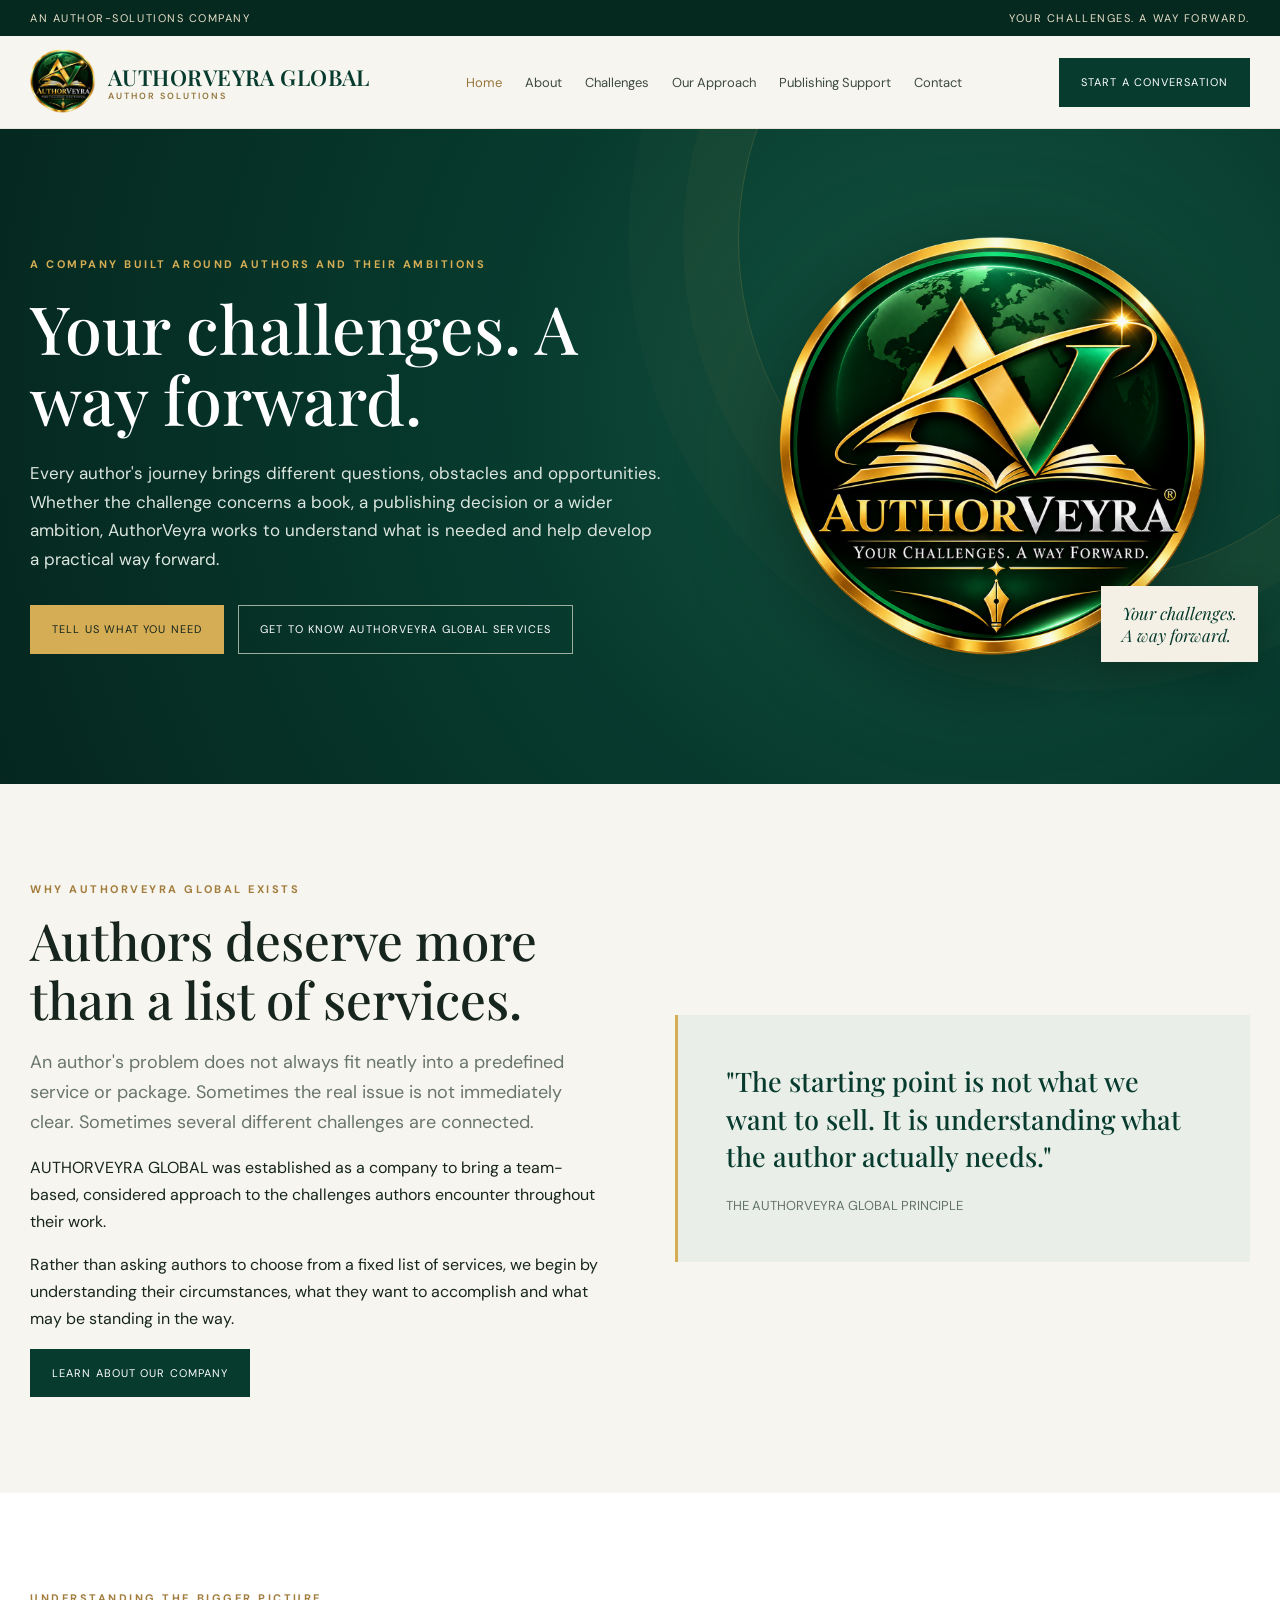
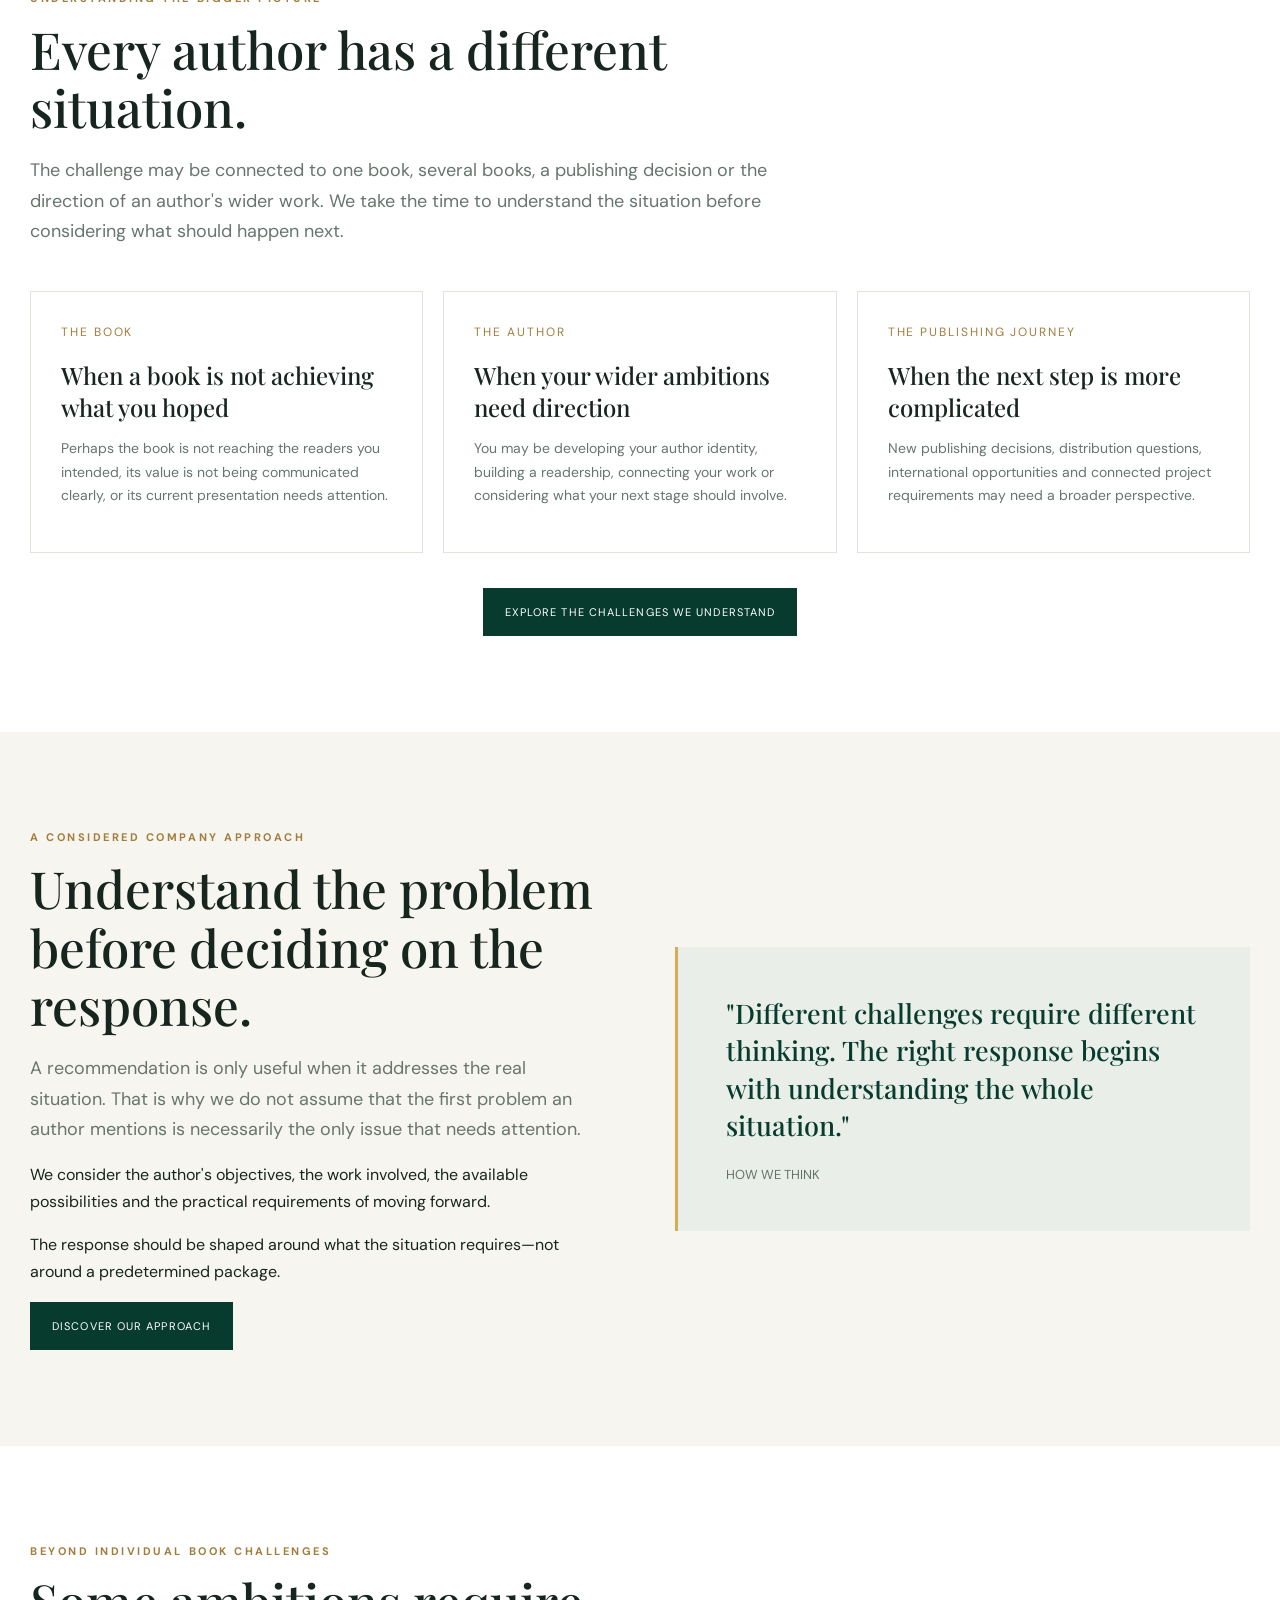
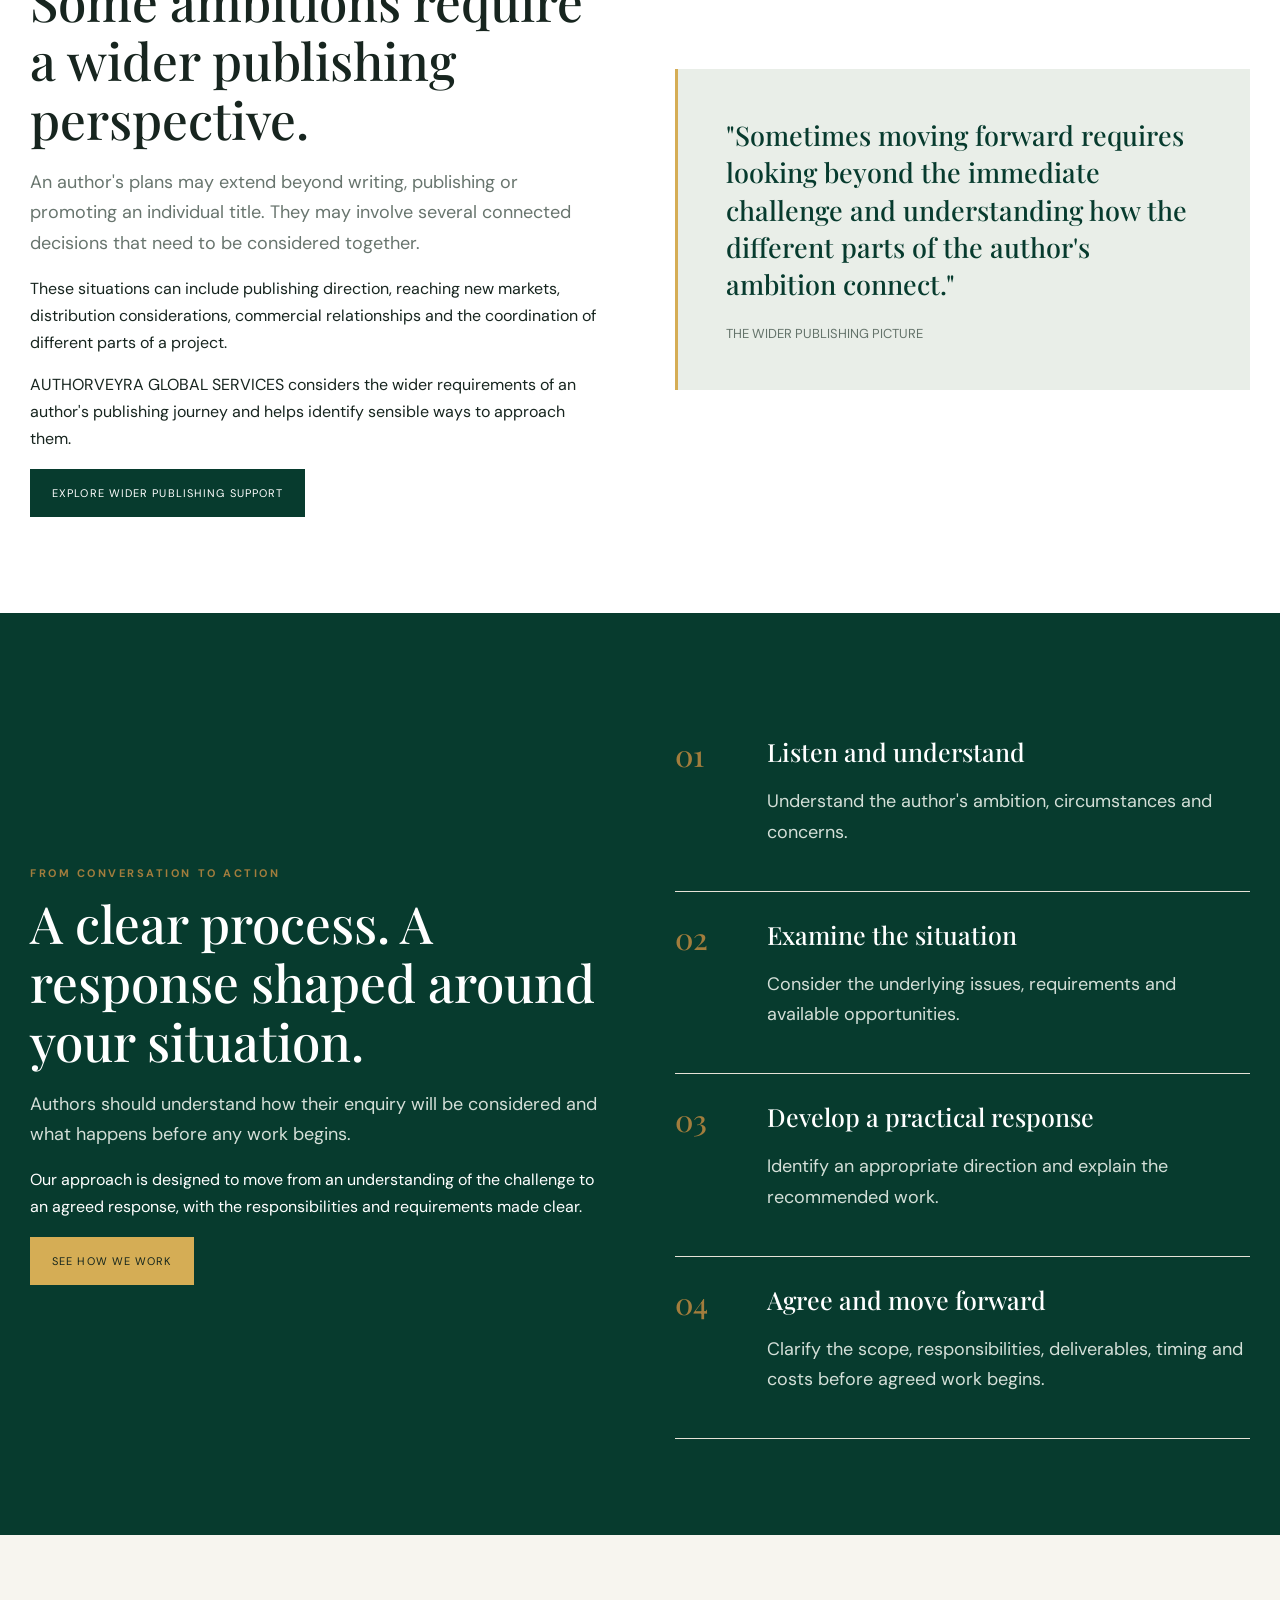
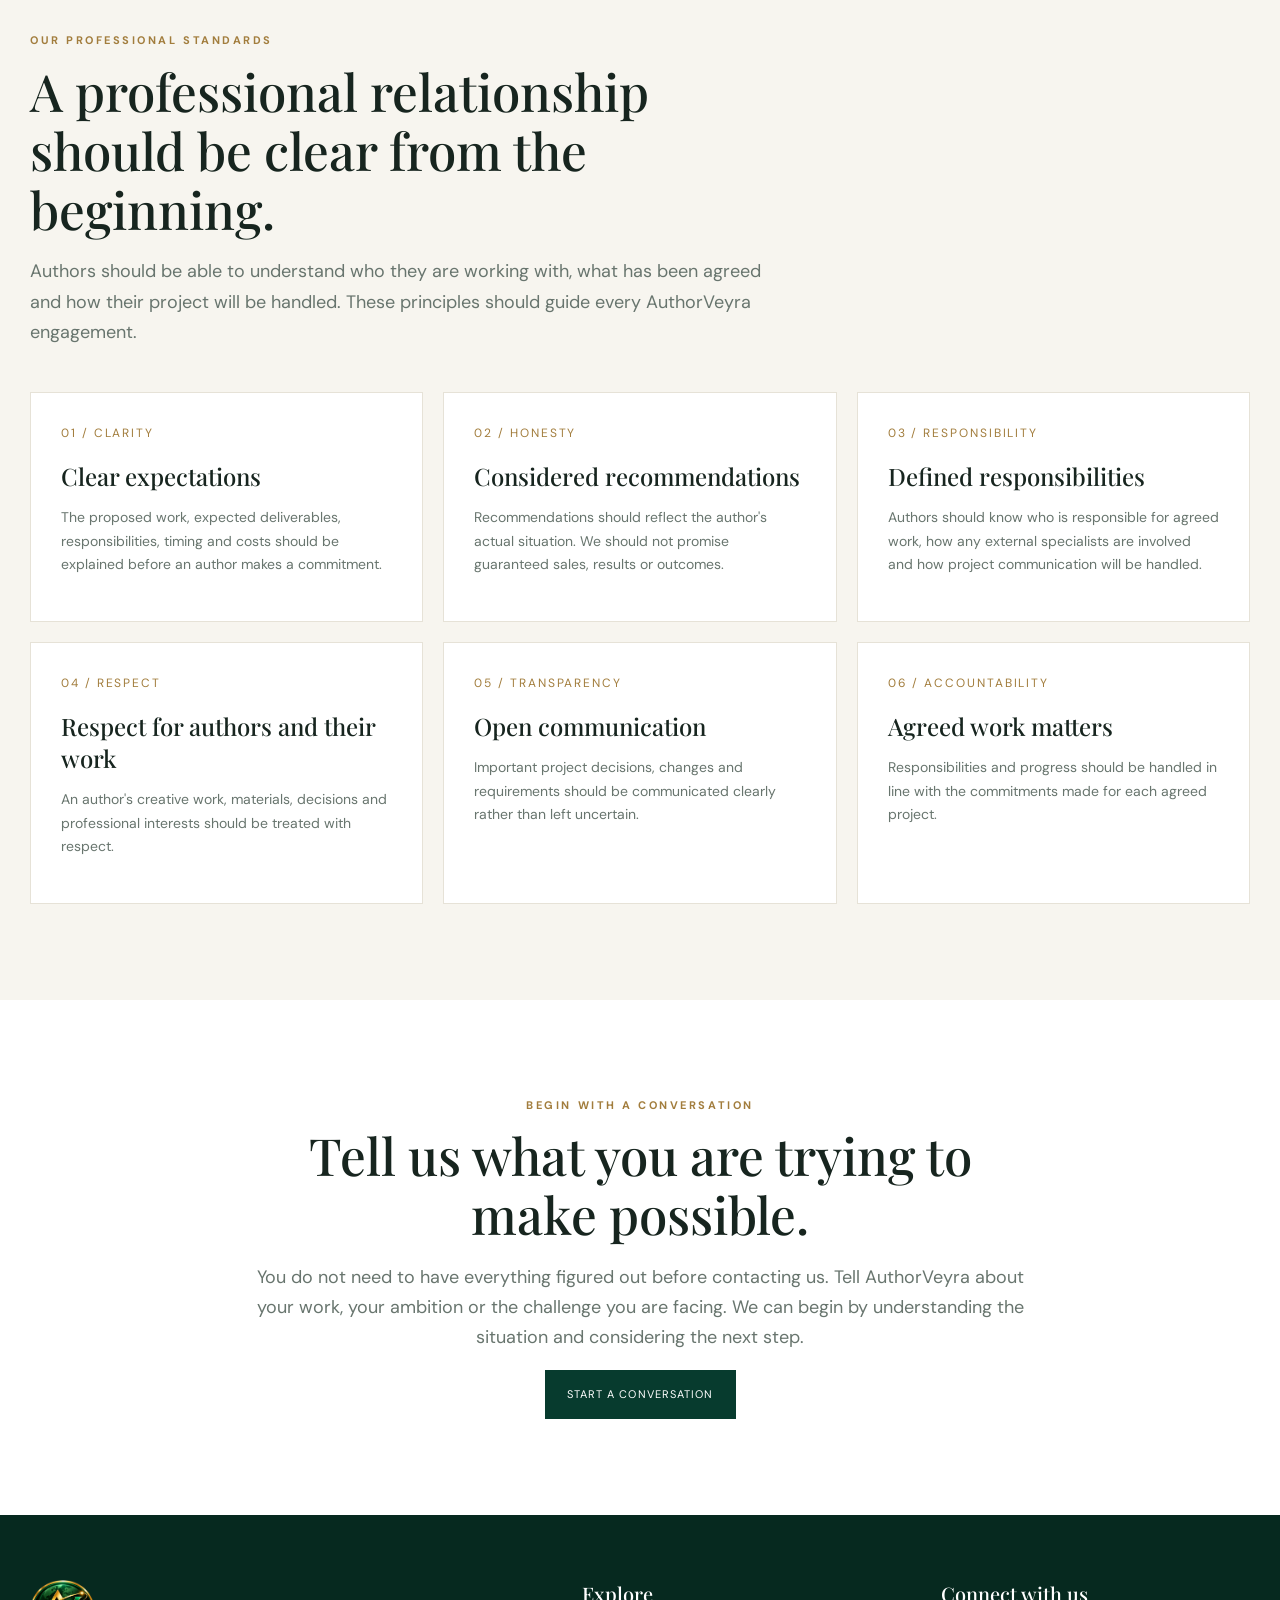
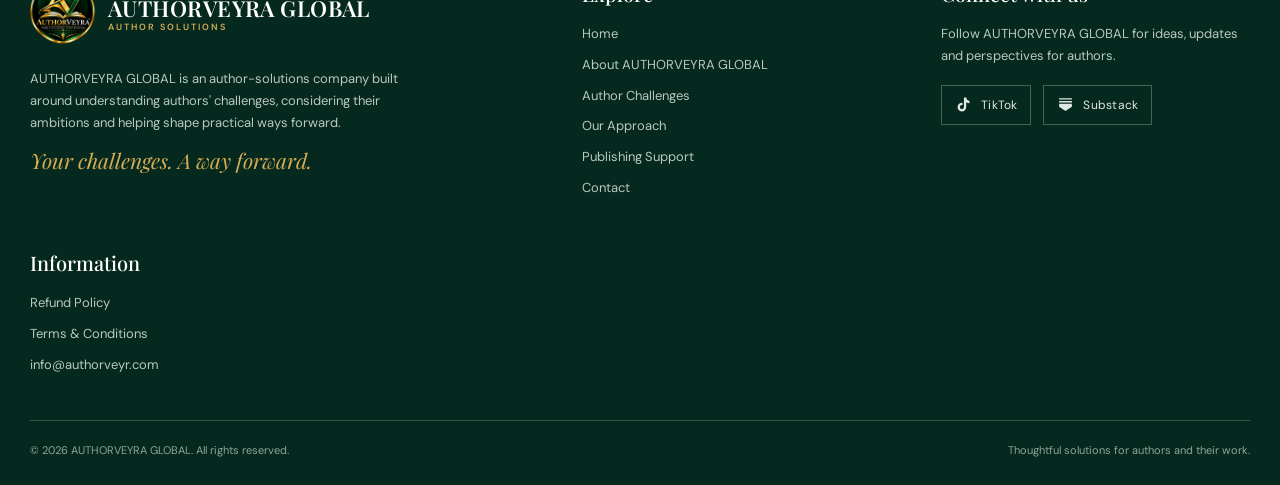
==== commit d7b24ccc: "Update index.html" ====
--- a/index.html
+++ b/index.html
@@ -9,7 +9,7 @@
 
   <meta name="theme-color" content="#173f32">
 
-  <title>AUTHORVEYRA GLOBAL SERVICES | Your Challenges. A Way Forward.</title>
+  <title>AUTHORVEYRA GLOBAL | Your Challenges. A Way Forward.</title>
 
   <link rel="icon" href="authorveyra-logo.png">
   <link rel="stylesheet" href="styles.css">
@@ -18,11 +18,11 @@
   {
     "@context": "https://schema.org",
     "@type": "Organization",
-    "name": "AUTHORVEYRA GLOBAL SERVICES",
+    "name": "AUTHORVEYRA GLOBAL",
     "url": "https://authorveyr.com/",
     "logo": "https://authorveyr.com/authorveyra-logo.png",
     "email": "info@authorveyr.com",
-    "description": "AUTHORVEYRA GLOBAL SERVICES is an author-solutions company working with authors to understand challenges, explore opportunities and develop practical ways forward for their books, publishing and wider ambitions.",
+    "description": "AUTHORVEYRA GLOBAL is an author-solutions company working with authors to understand challenges, explore opportunities and develop practical ways forward for their books, publishing and wider ambitions.",
     "sameAs": [
       "https://www.tiktok.com/@veyra9407",
       "https://substack.com/@authorveyra"
@@ -50,7 +50,7 @@
         <img src="authorveyra-logo.png" alt="AuthorVeyra official logo">
 
         <span class="brandname">
-          AUTHORVEYRA GLOBAL SERVICES
+          AUTHORVEYRA GLOBAL
           <small>AUTHOR SOLUTIONS</small>
         </span>
       </a>
@@ -141,7 +141,7 @@
         <div>
 
           <div class="eyebrow">
-            Why AUTHORVEYRA GLOBAL SERVICES exists
+            Why AUTHORVEYRA GLOBAL exists
           </div>
 
           <h2>
@@ -156,7 +156,7 @@
           </p>
 
           <p>
-            AUTHORVEYRA GLOBAL SERVICES was established as a company to bring
+            AUTHORVEYRA GLOBAL was established as a company to bring
             a team-based, considered approach to the challenges
             authors encounter throughout their work.
           </p>
@@ -182,7 +182,7 @@
           </p>
 
           <p style="font:13px 'DM Sans';color:#64736a;margin-top:22px">
-            THE AUTHORVEYRA GLOBAL SERVICES PRINCIPLE
+            THE AUTHORVEYRA GLOBAL PRINCIPLE
           </p>
 
         </div>
@@ -702,7 +702,7 @@
             <img src="authorveyra-logo.png" alt="">
 
             <span class="brandname" style="color:white">
-              AUTHORVEYRA GLOBAL SERVICES
+              AUTHORVEYRA GLOBAL
               <small style="color:#d5ad55">
                 AUTHOR SOLUTIONS
               </small>
@@ -711,7 +711,7 @@
           </a>
 
           <p style="max-width:370px;margin-top:22px">
-            AUTHORVEYRA GLOBAL SERVICES is an author-solutions company
+            AUTHORVEYRA GLOBAL is an author-solutions company
             built around understanding authors' challenges,
             considering their ambitions and helping shape
             practical ways forward.
@@ -733,7 +733,7 @@
 
             <a href="index.html">Home</a>
 
-            <a href="about.html">About AUTHORVEYRA GLOBAL SERVICES</a>
+            <a href="about.html">About AUTHORVEYRA GLOBAL</a>
 
             <a href="challenges.html">Author Challenges</a>
 
@@ -754,7 +754,7 @@
           <h4>Connect with us</h4>
 
           <p>
-            Follow AUTHORVEYRA GLOBAL SERVICES for ideas, updates
+            Follow AUTHORVEYRA GLOBAL for ideas, updates
             and perspectives for authors.
           </p>
 
@@ -825,7 +825,7 @@
       <div class="copyright">
 
         <span>
-          © 2026 AuthorVeyra. All rights reserved.
+          © 2026 AUTHORVEYRA GLOBAL. All rights reserved.
         </span>
 
         <span>
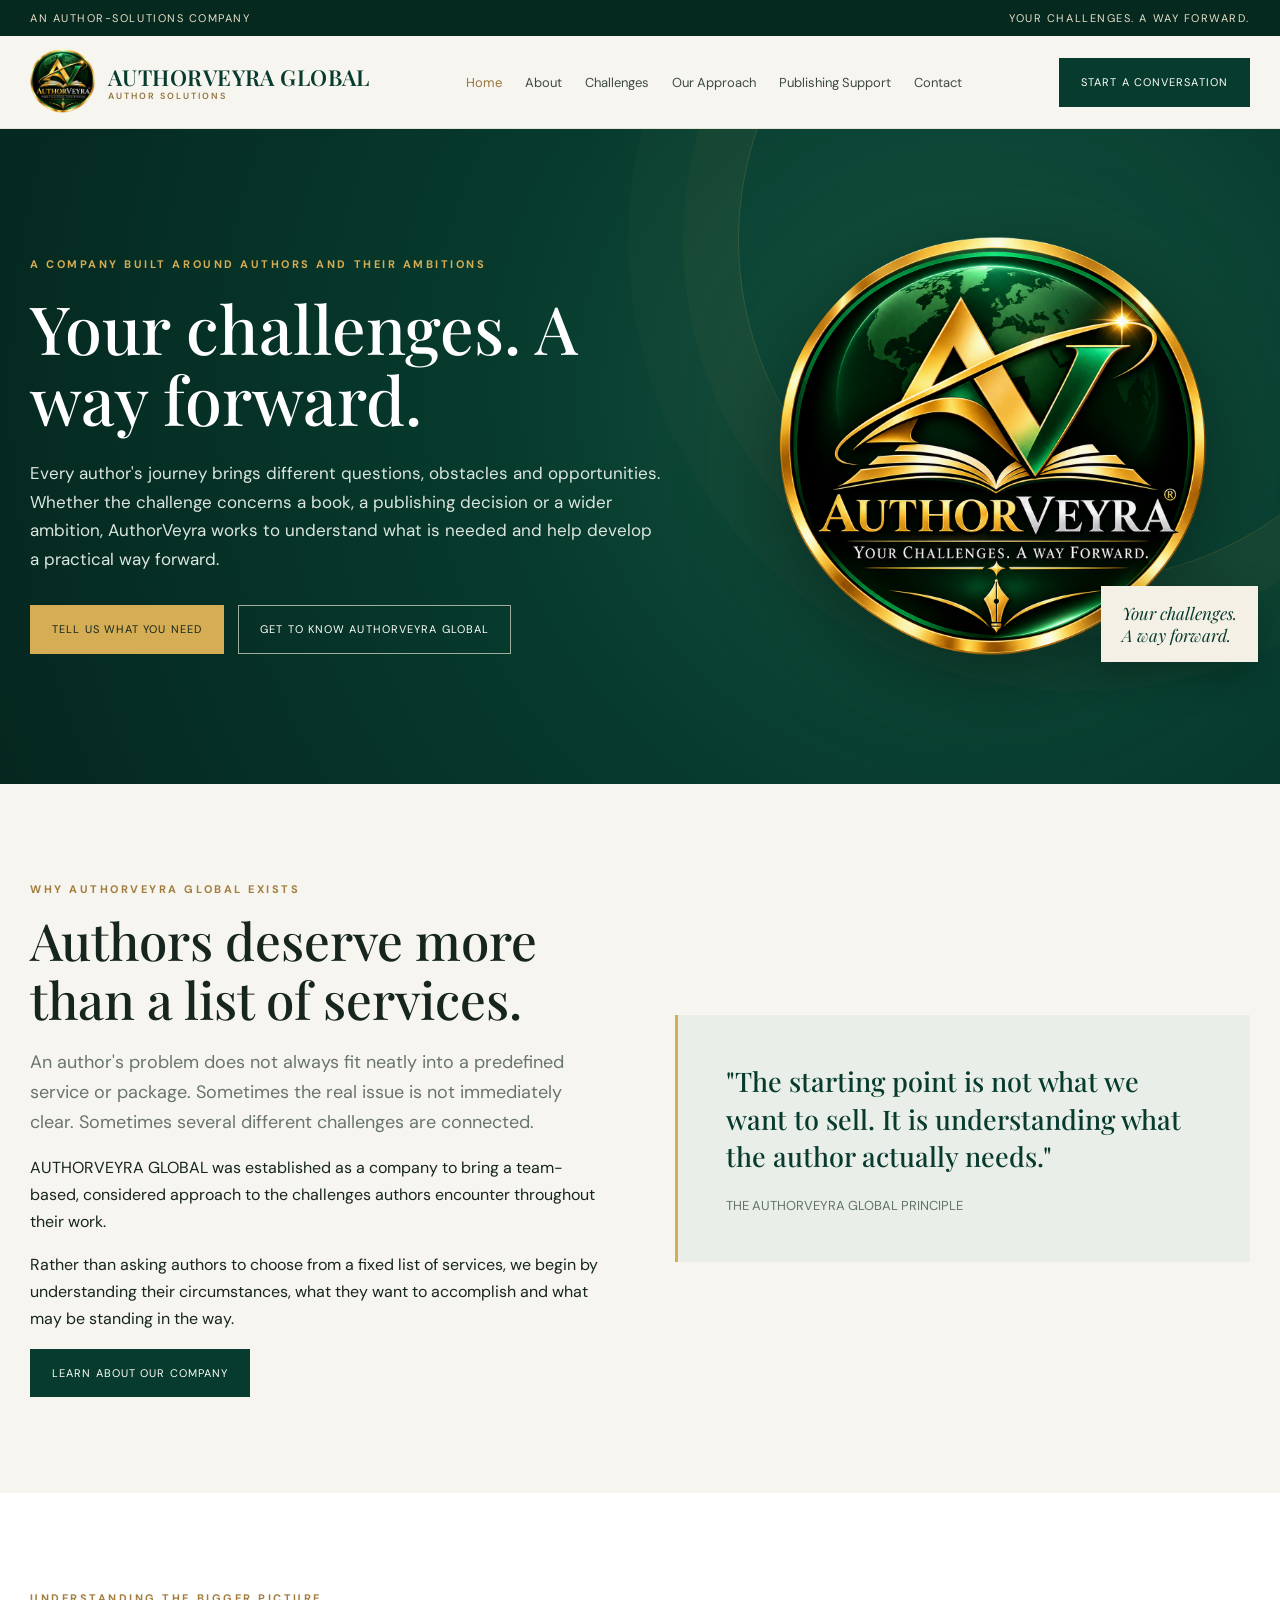
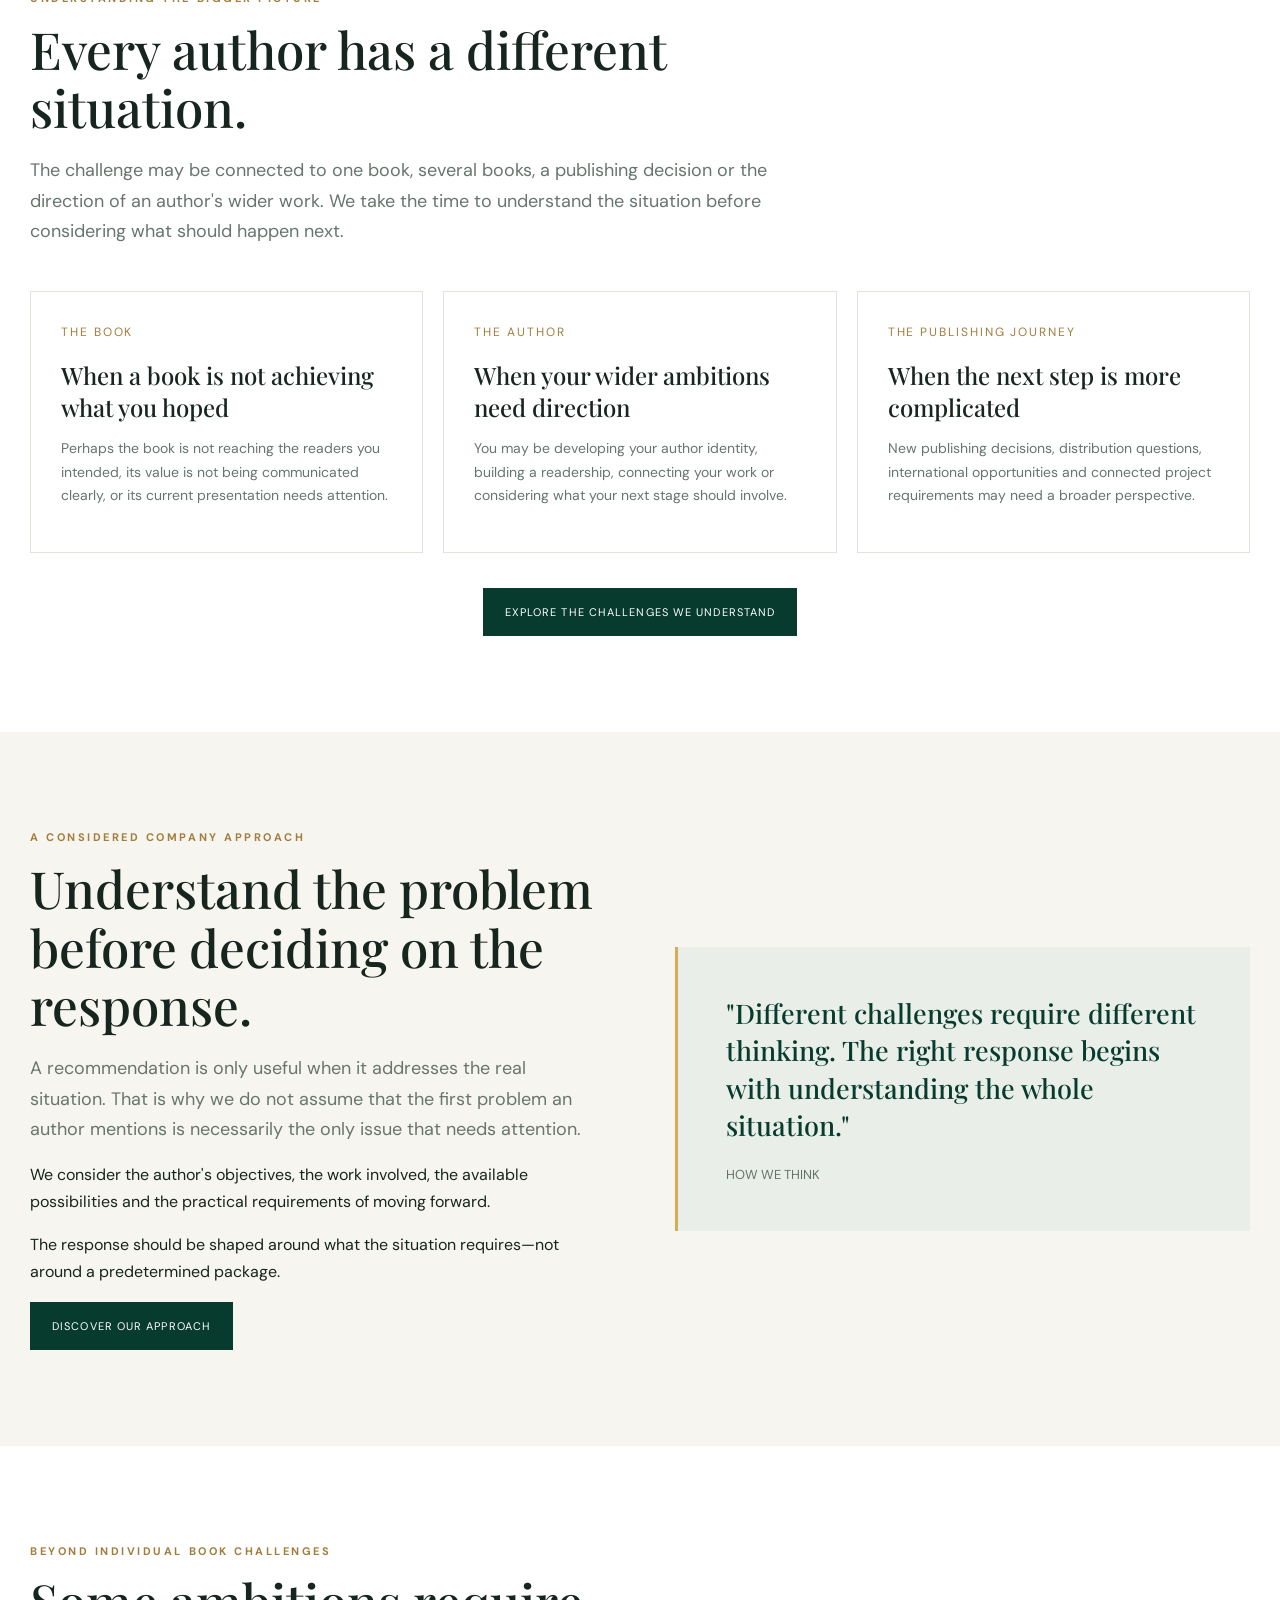
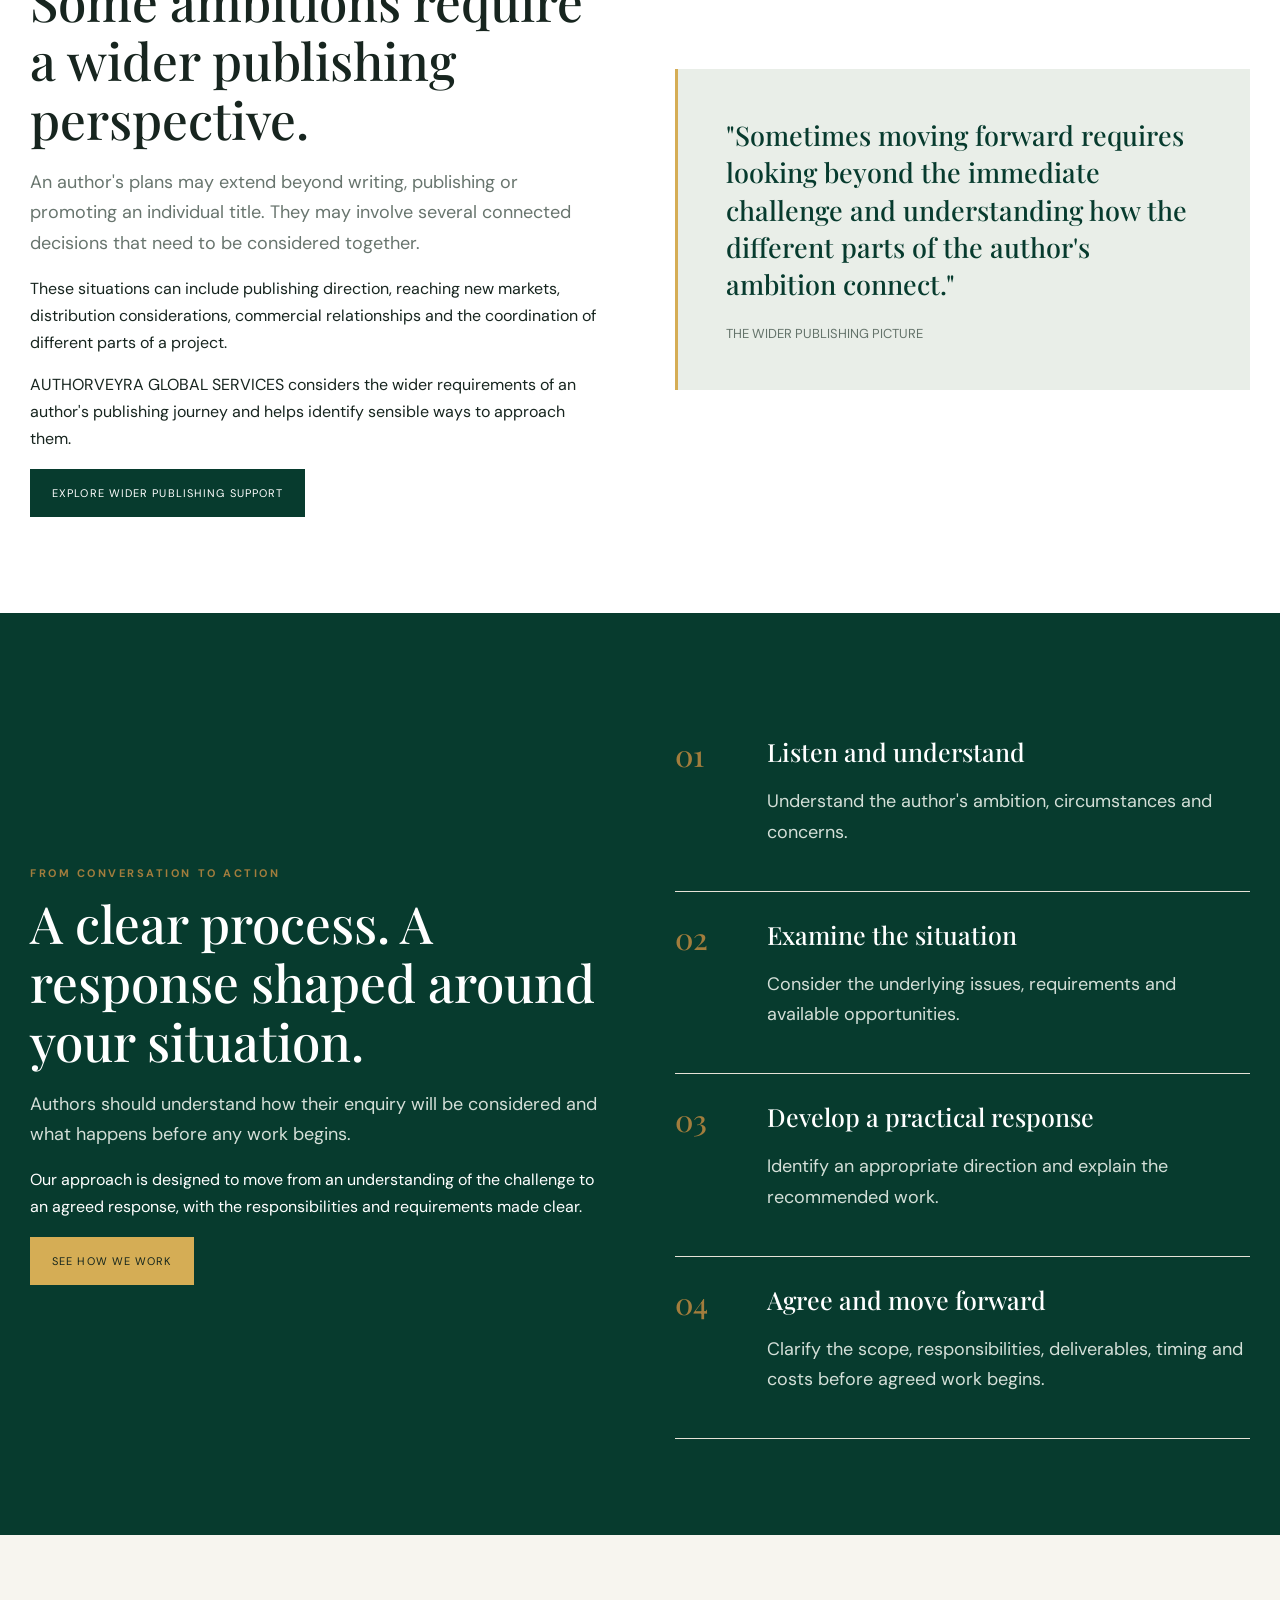
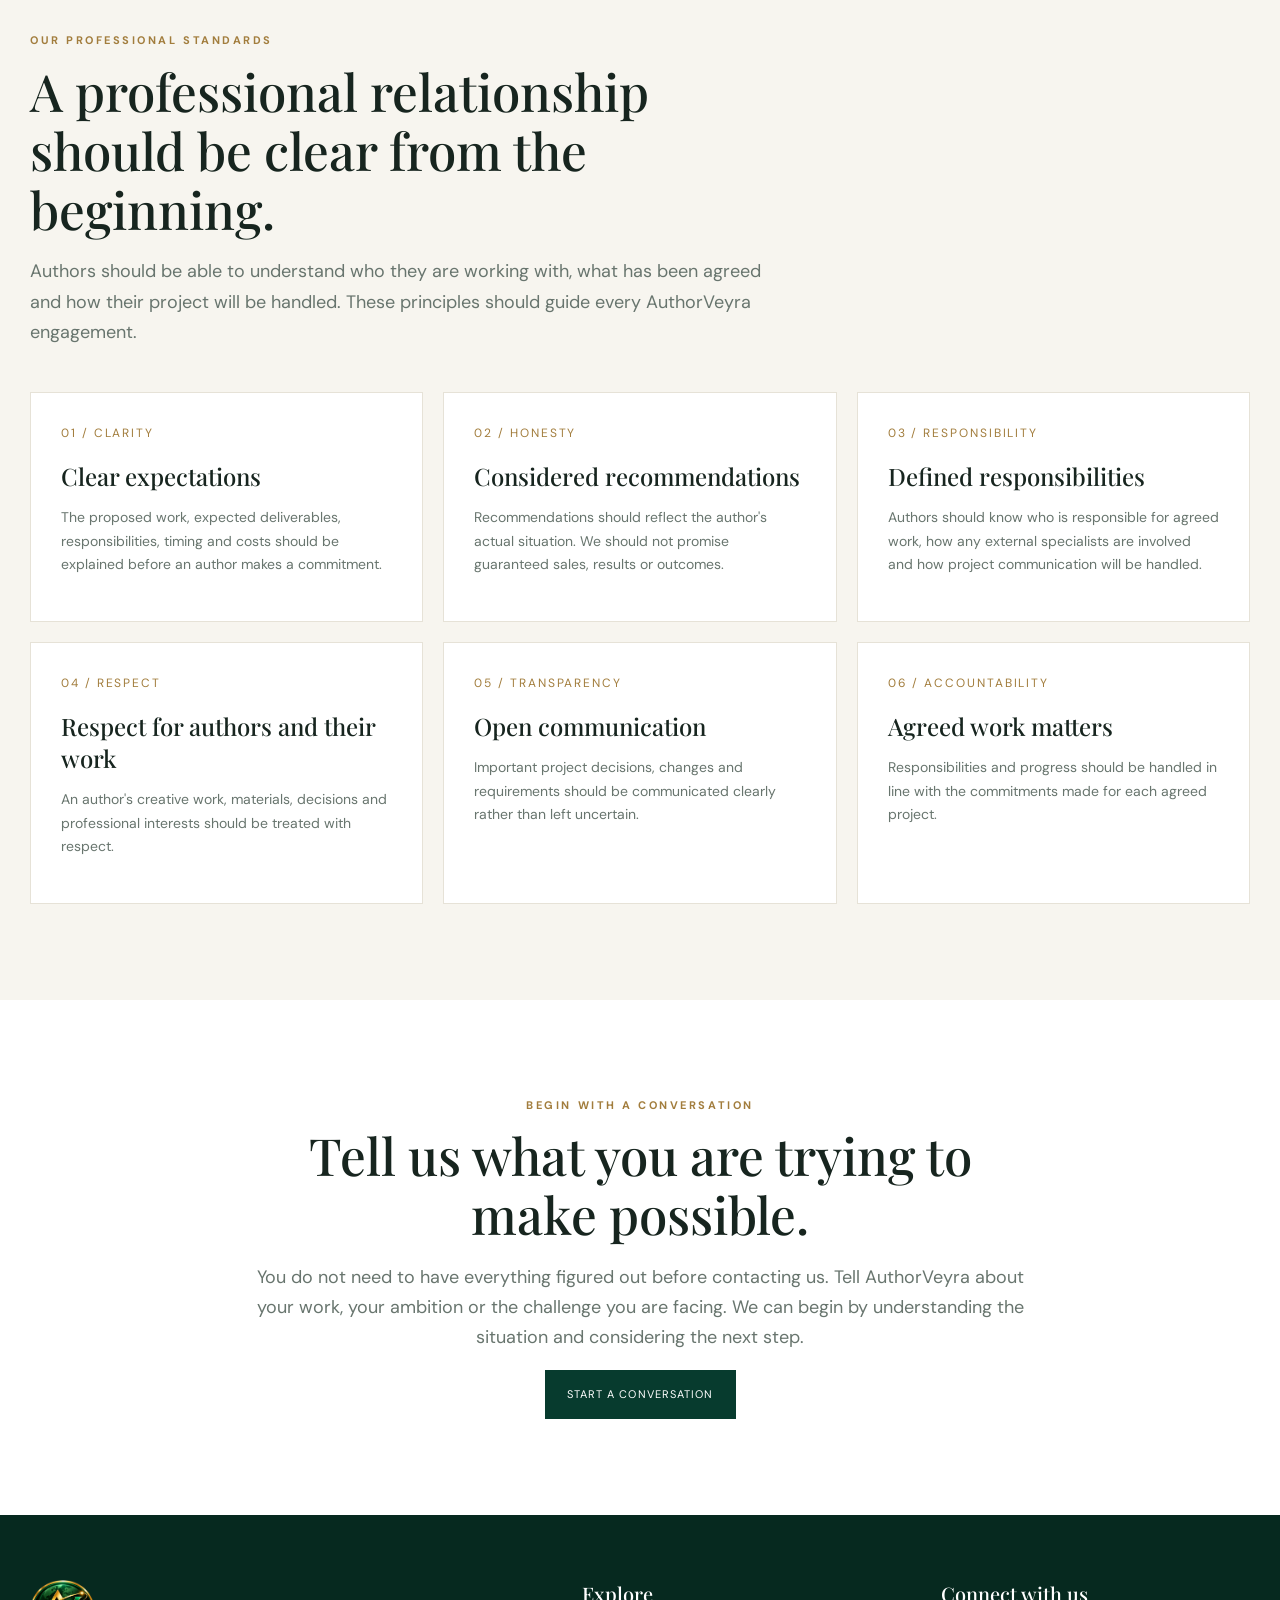
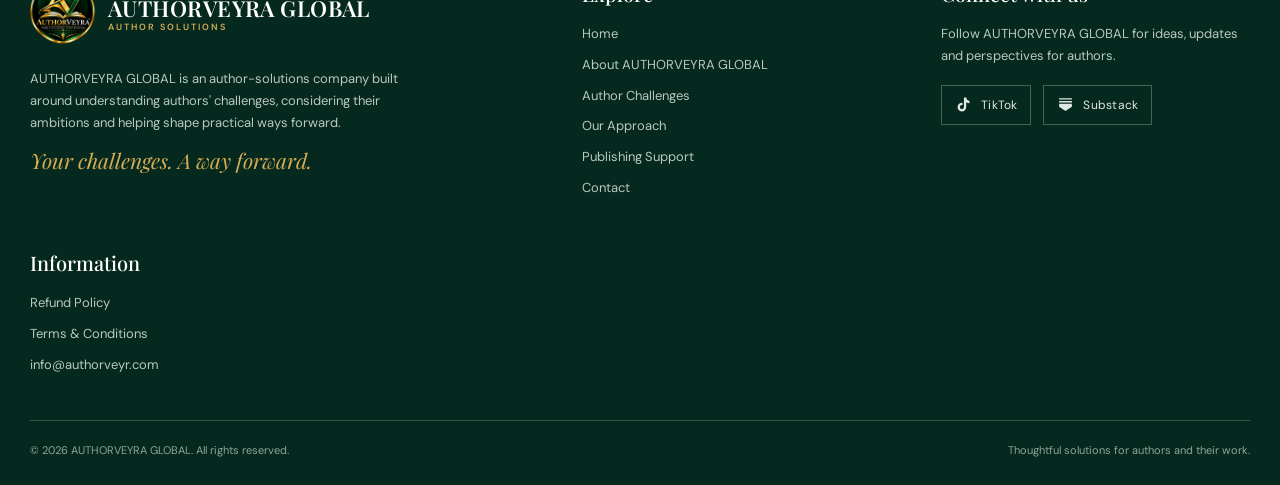
==== commit 3494d7a7: "Update index.html" ====
--- a/index.html
+++ b/index.html
@@ -112,7 +112,7 @@
             </a>
 
             <a class="btn outline" href="about.html">
-              Get to know AUTHORVEYRA GLOBAL SERVICES
+              Get to know AUTHORVEYRA GLOBAL
             </a>
           </div>
 
